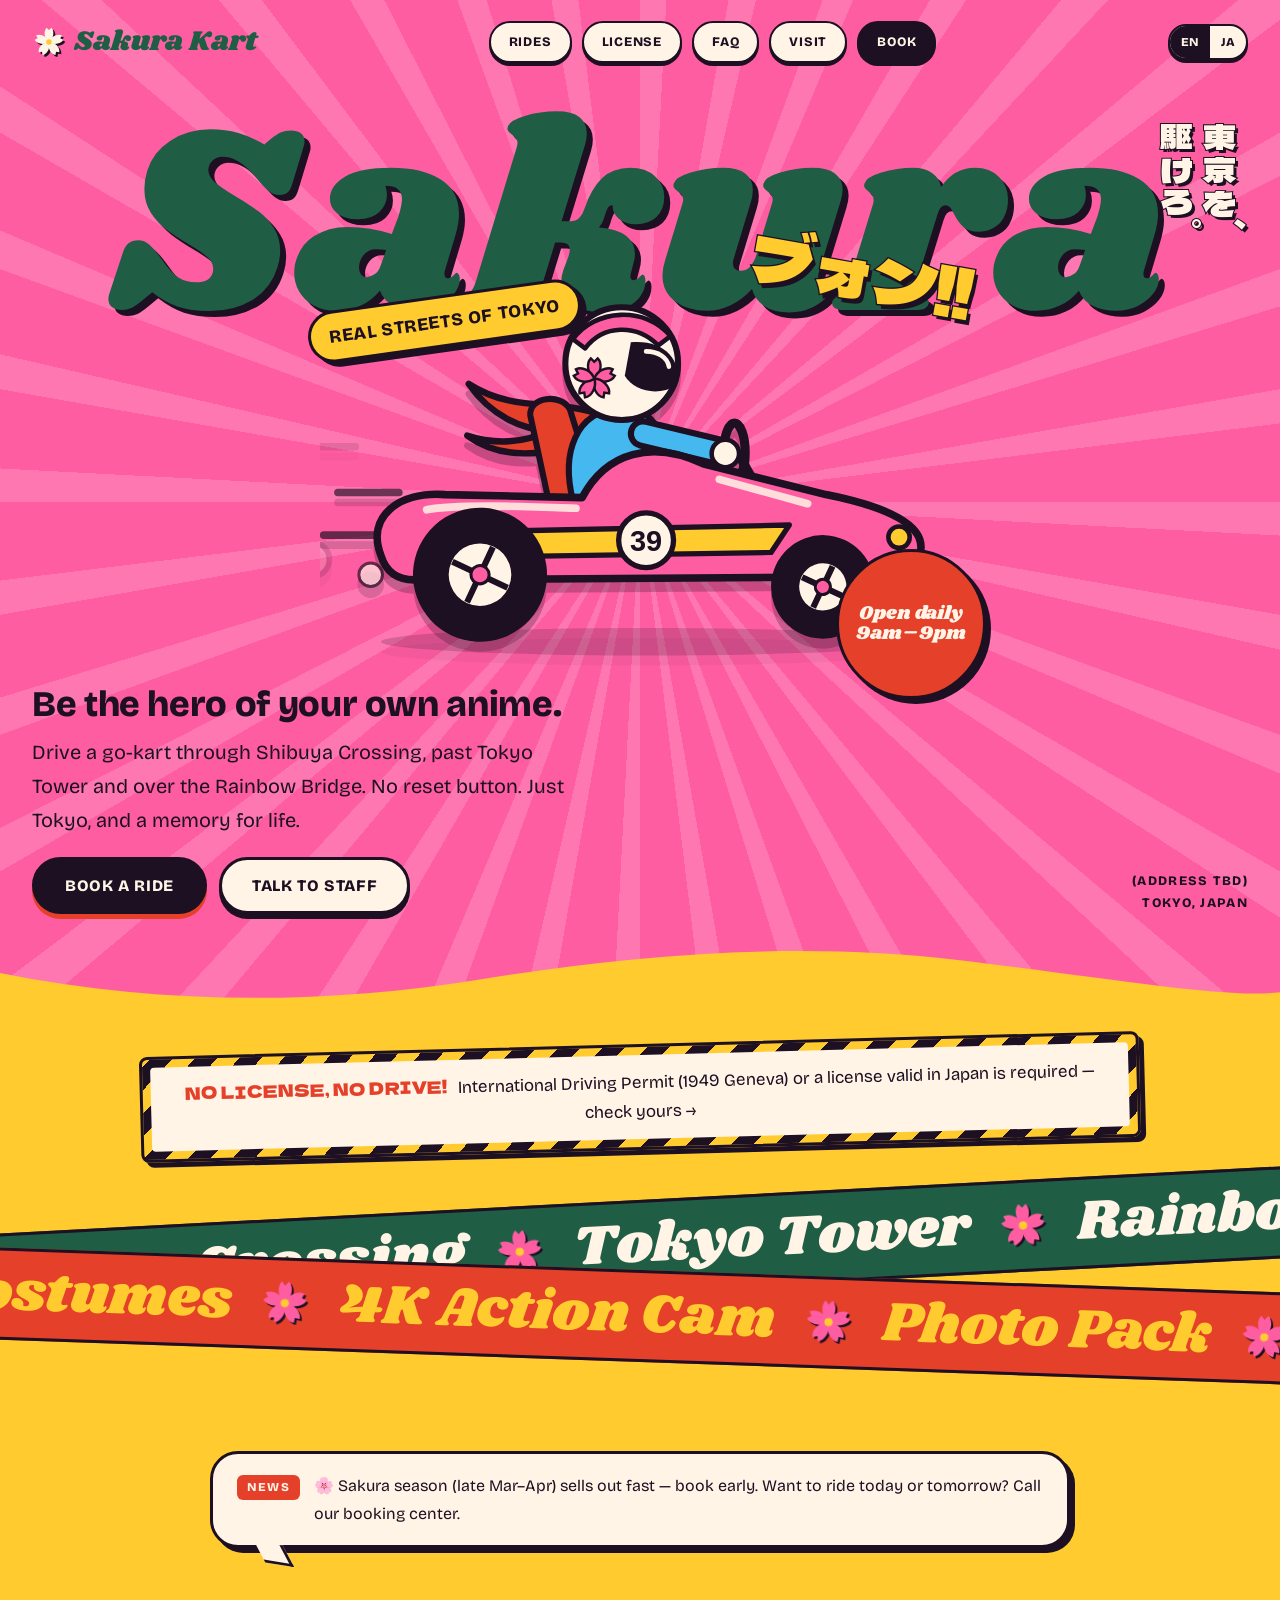
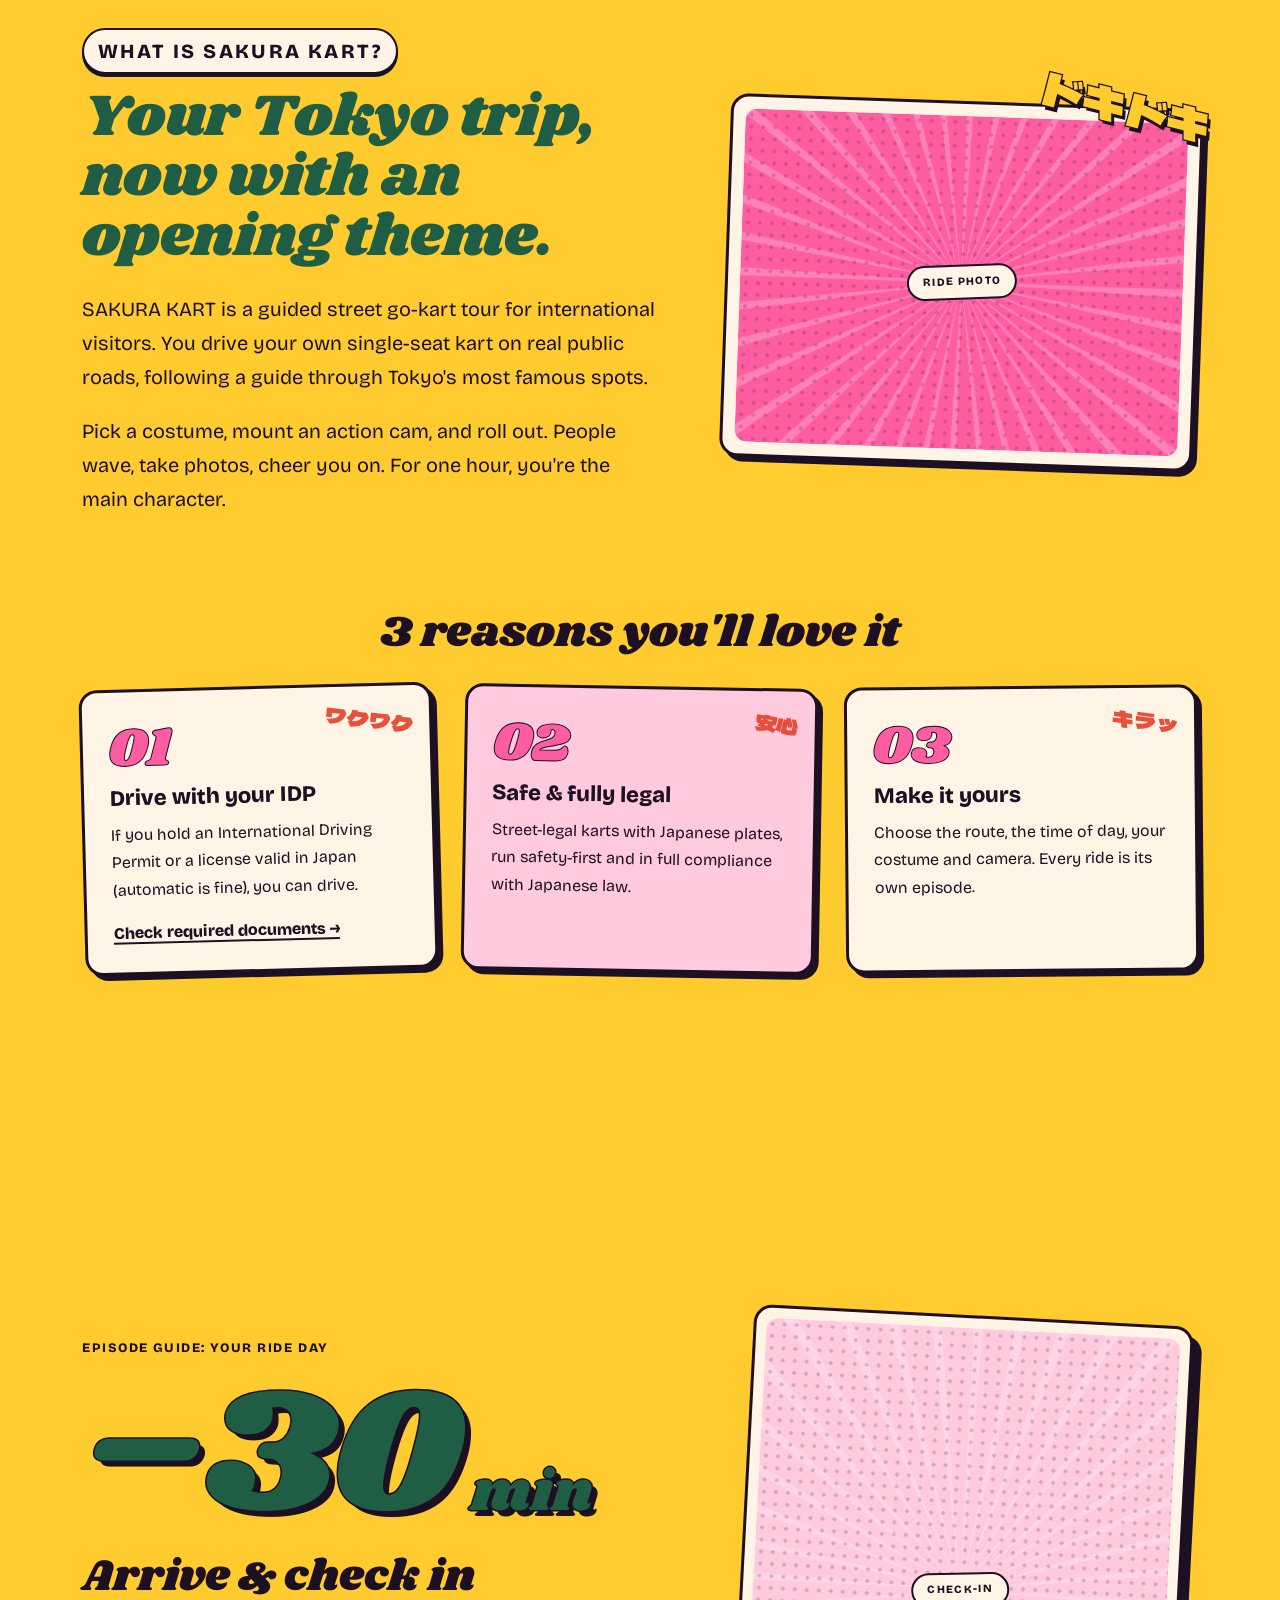
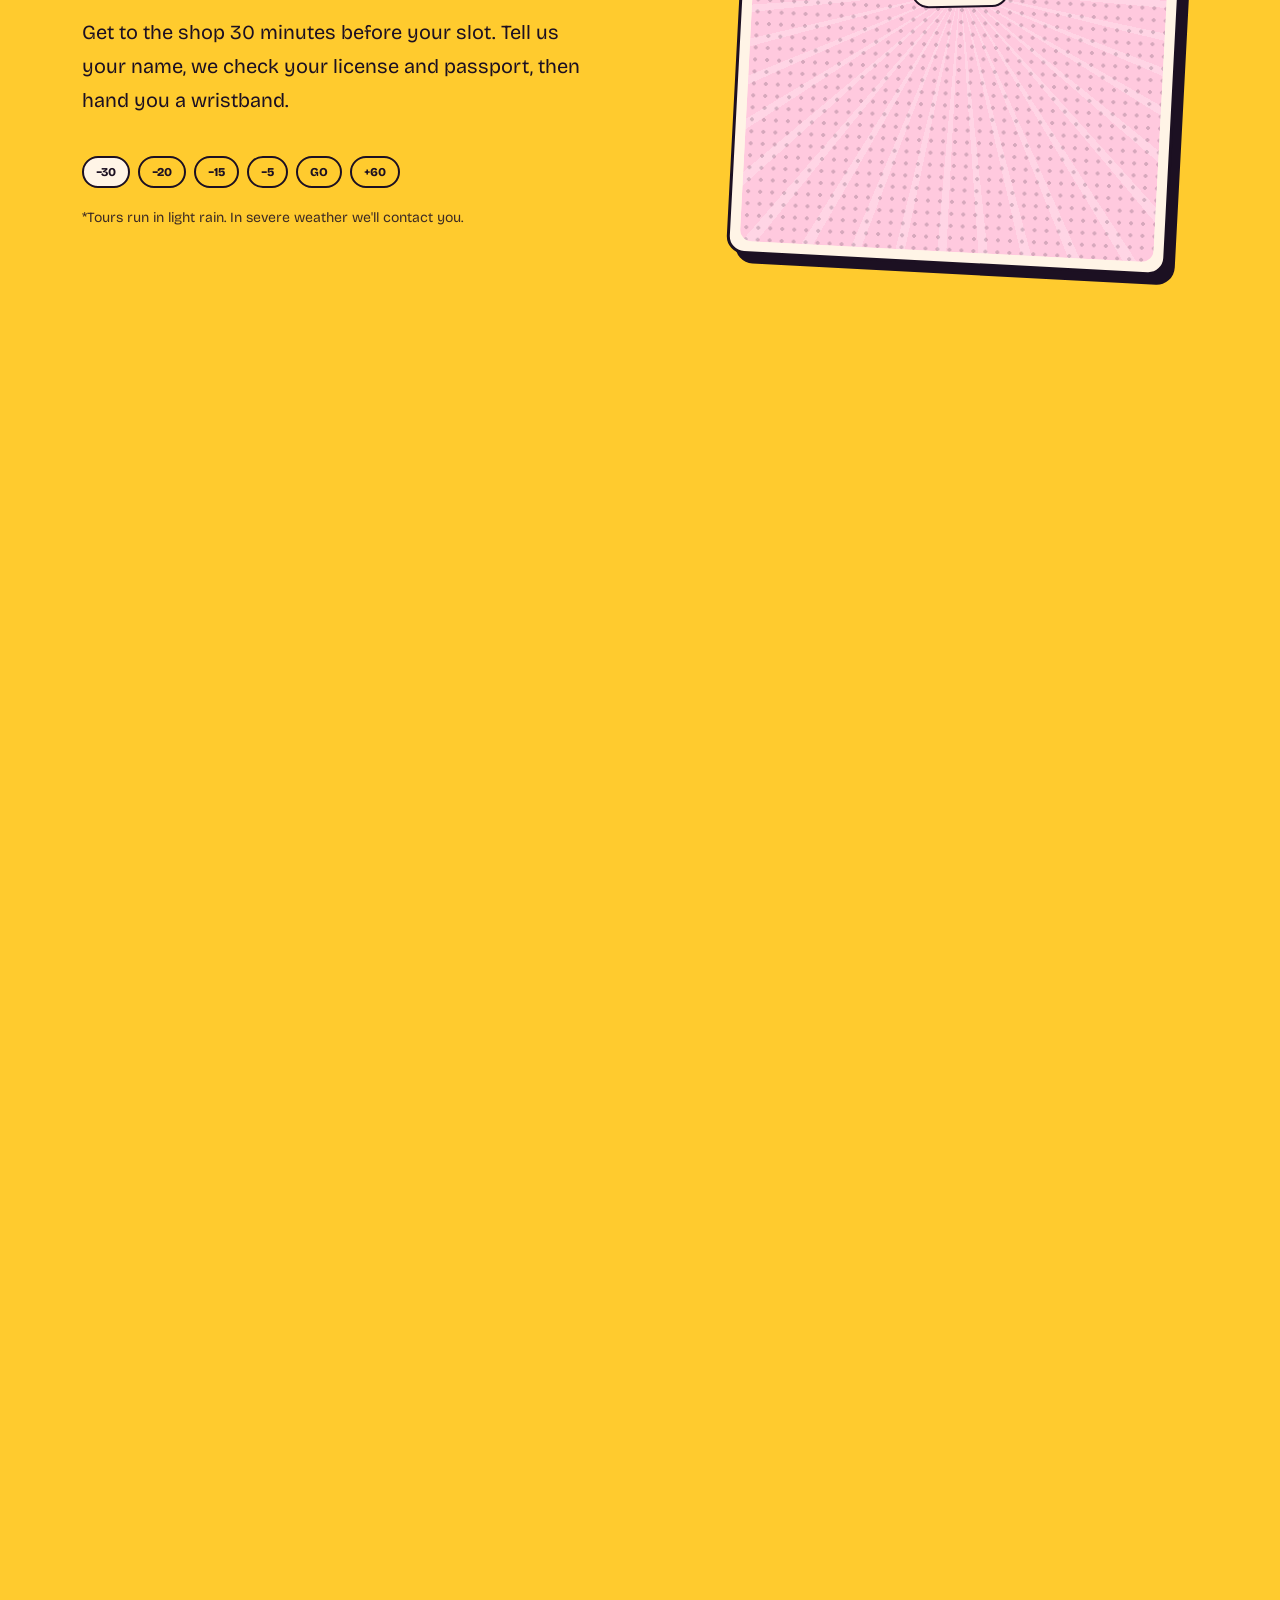
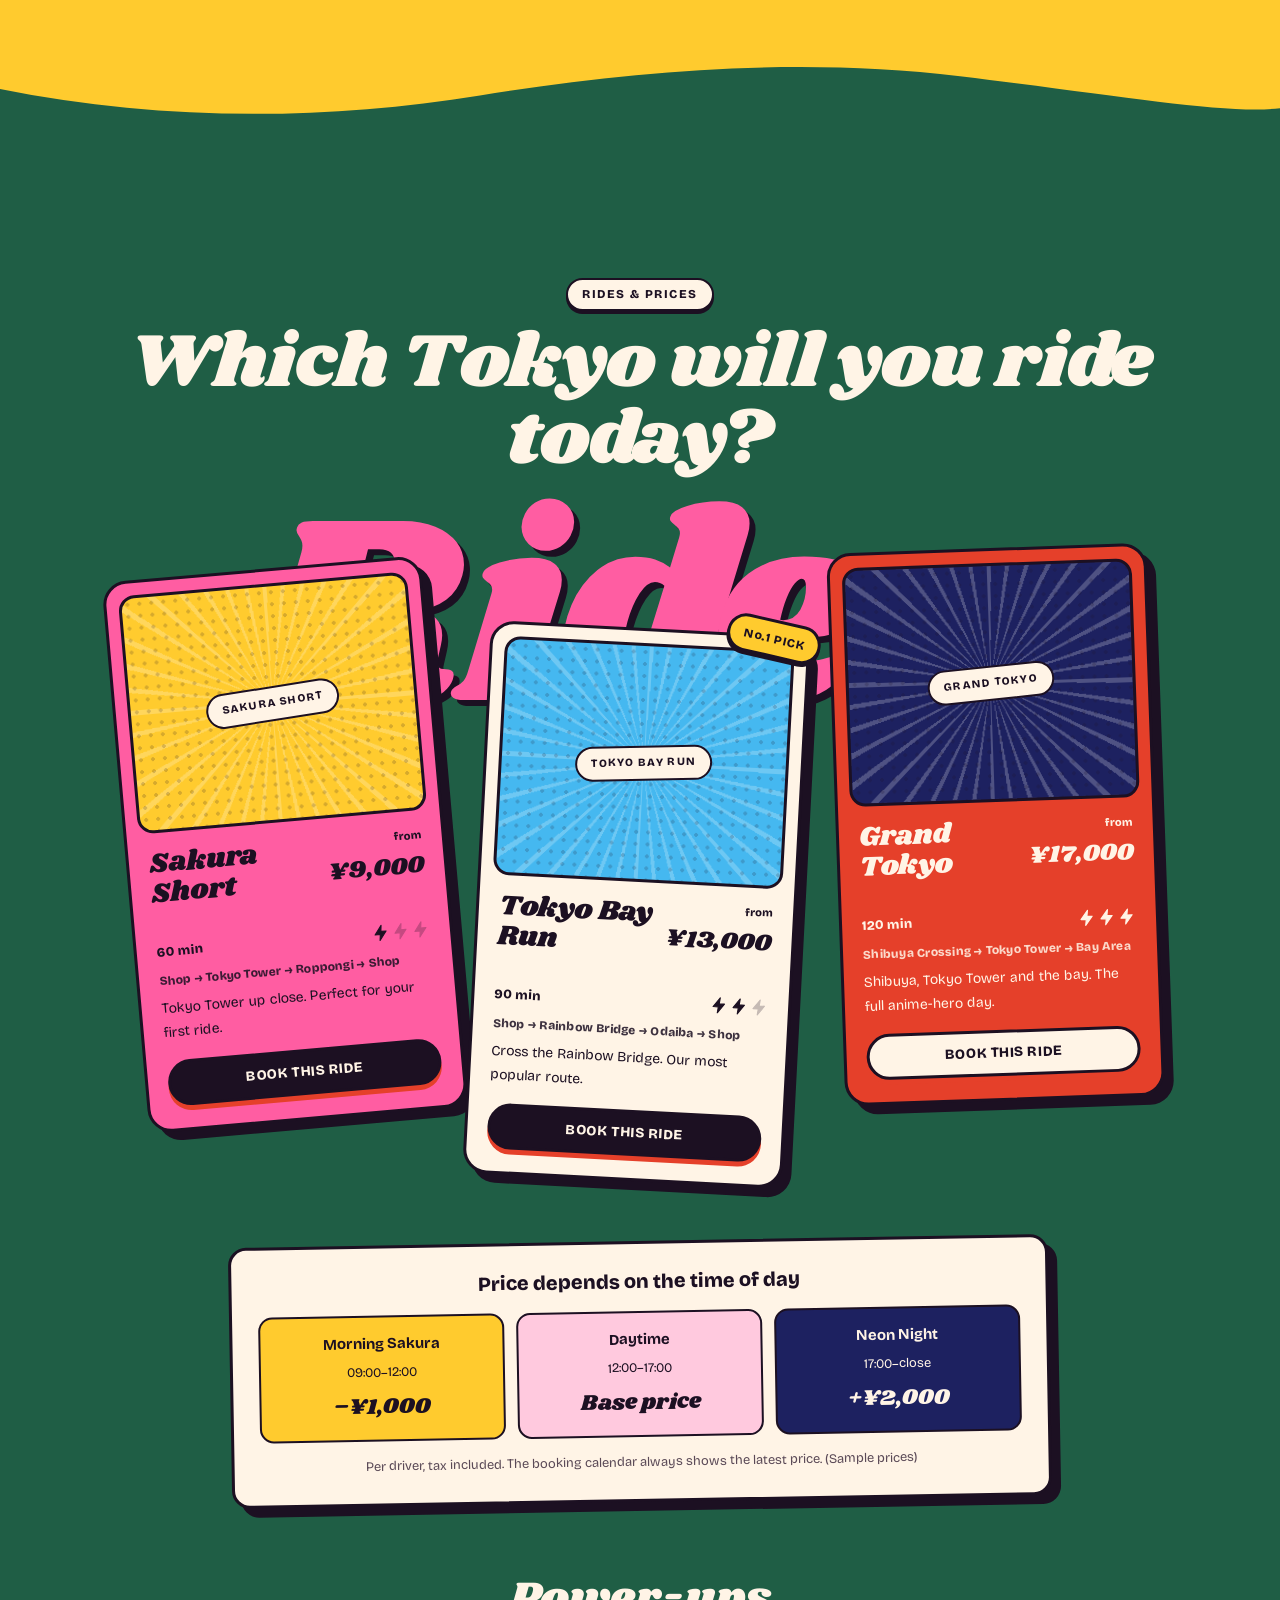
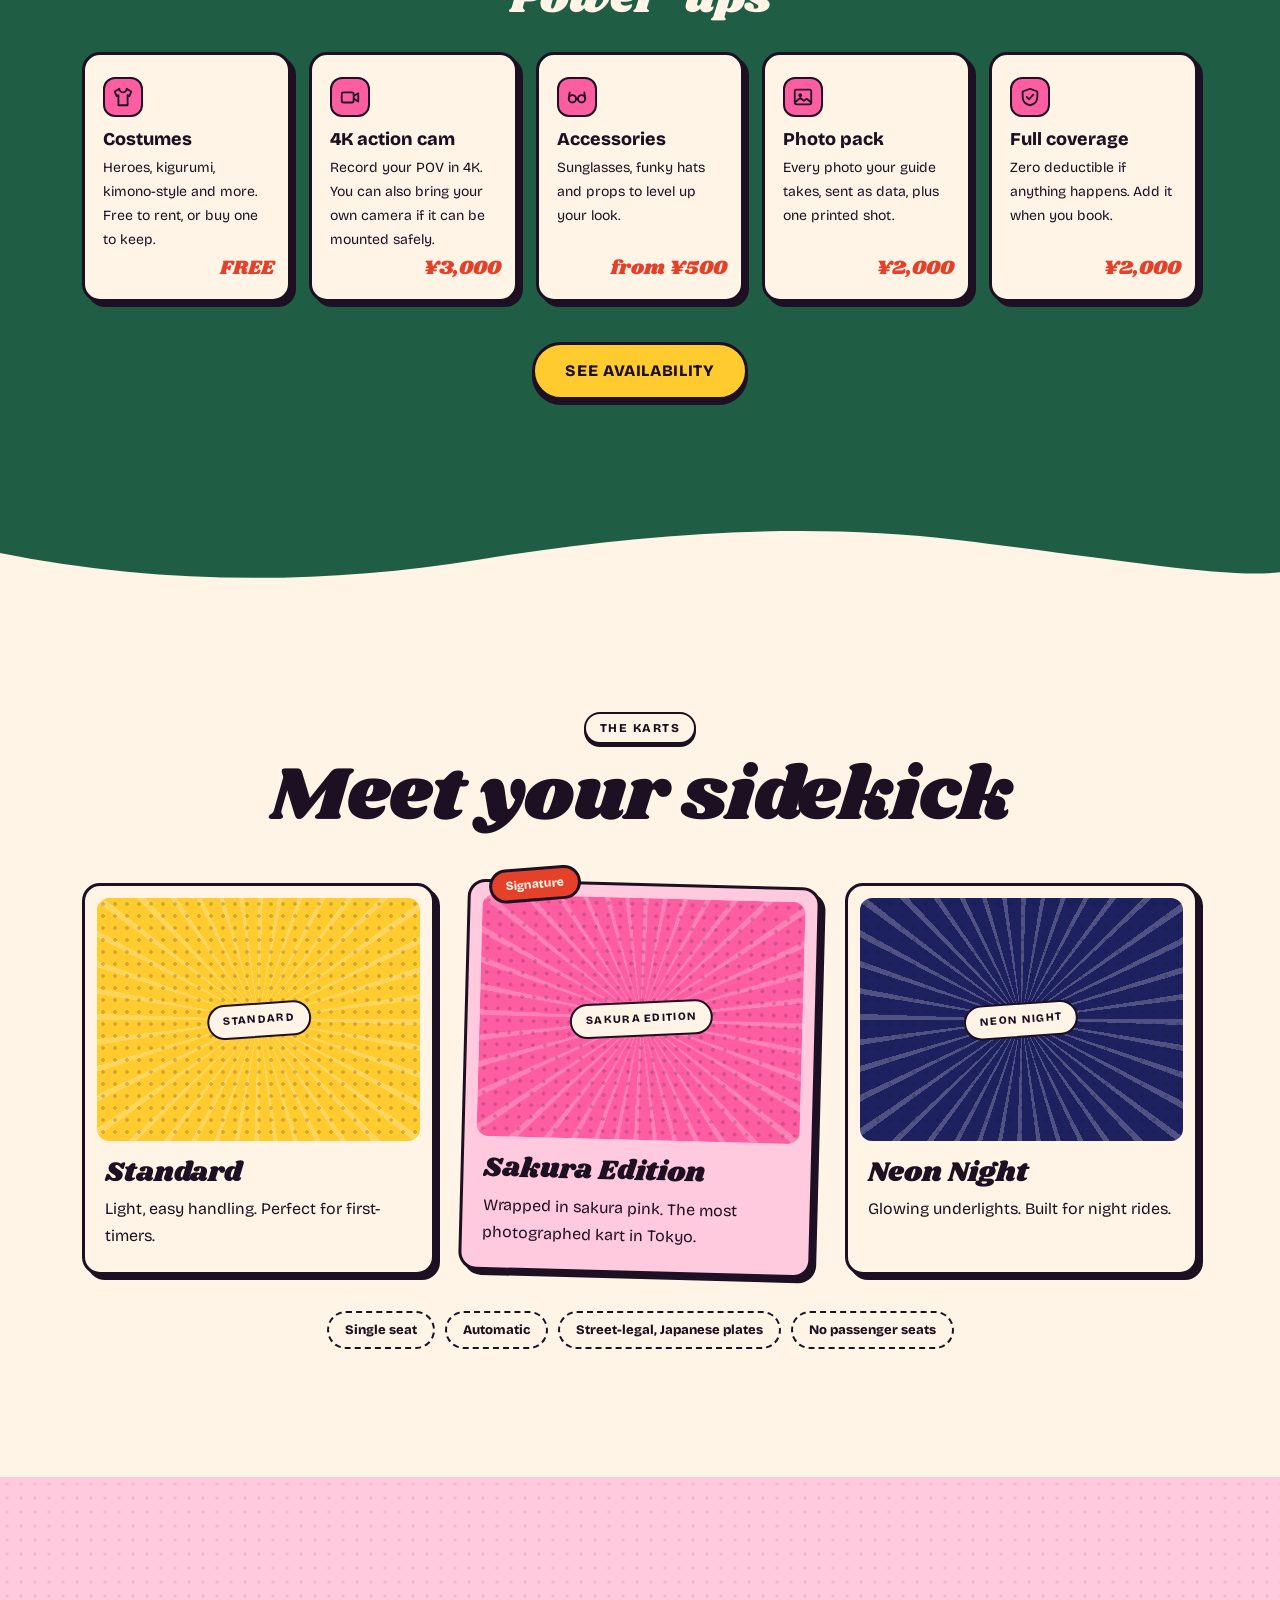
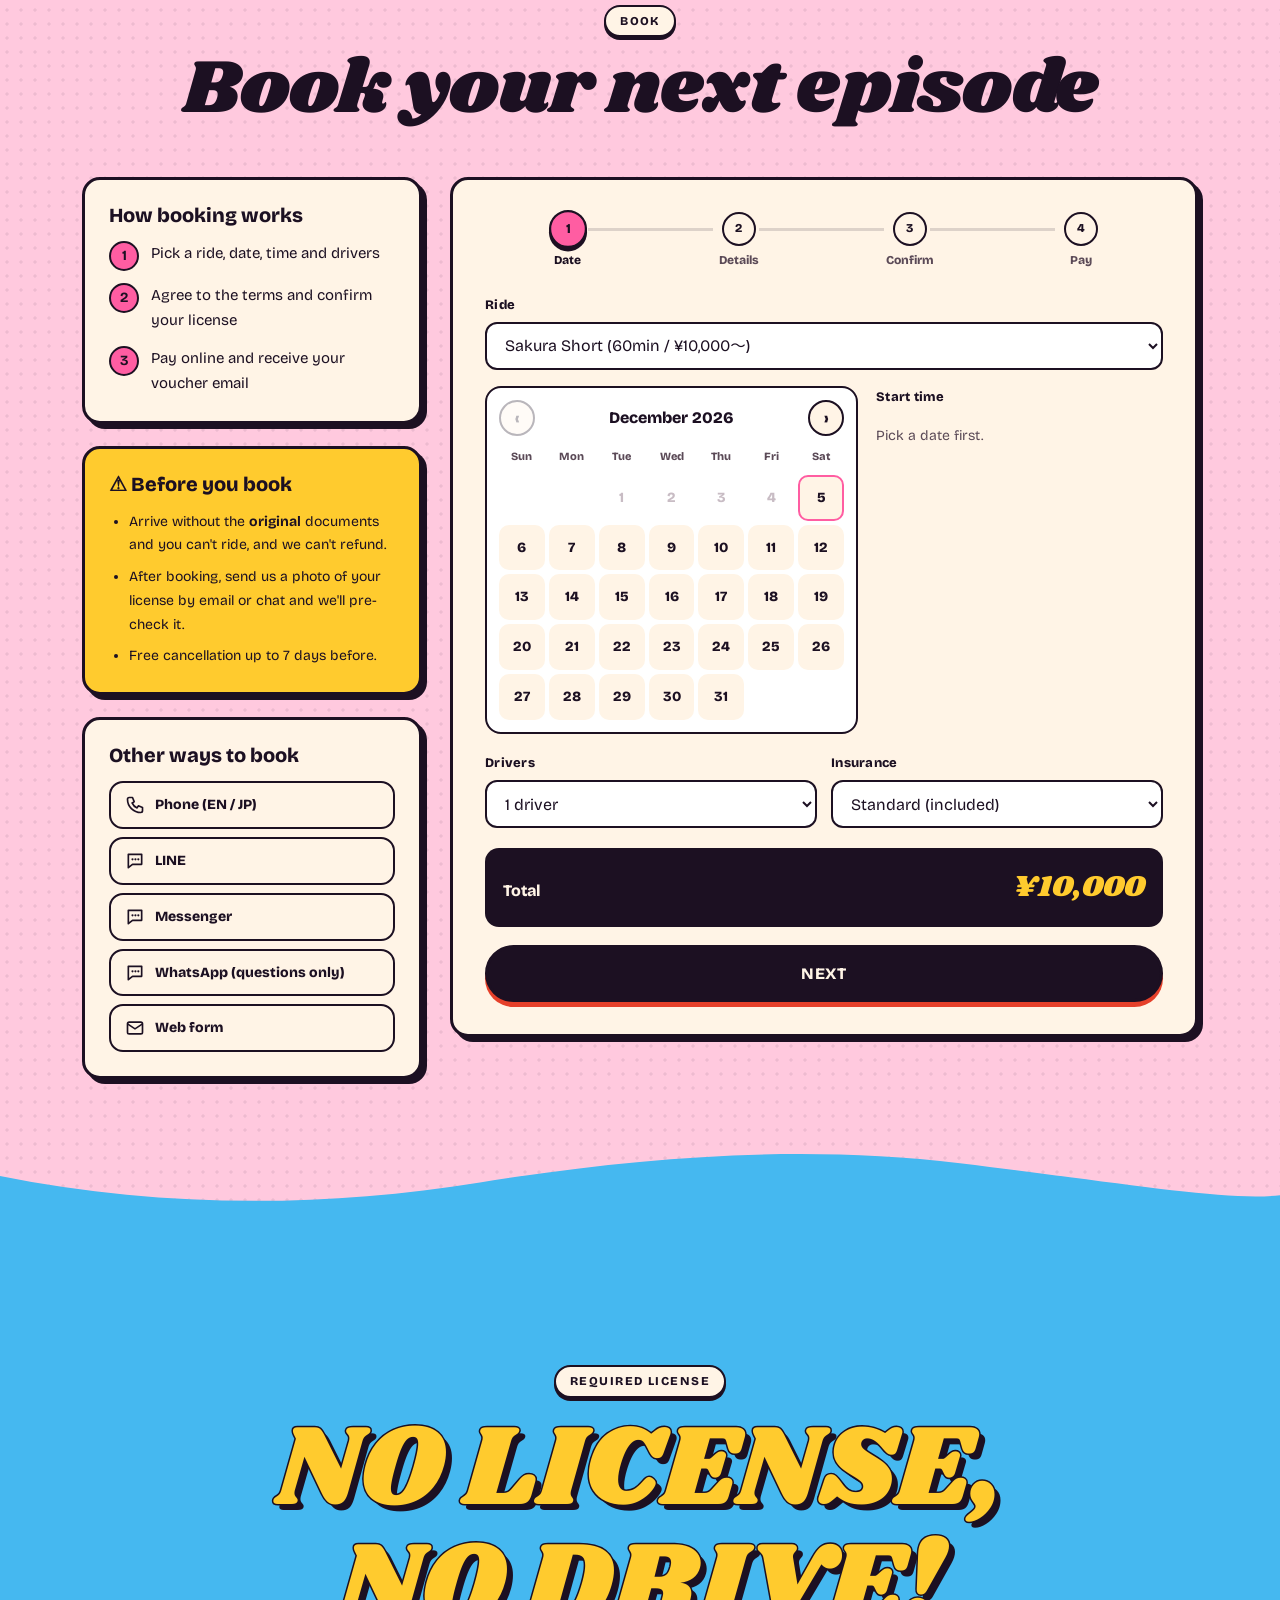
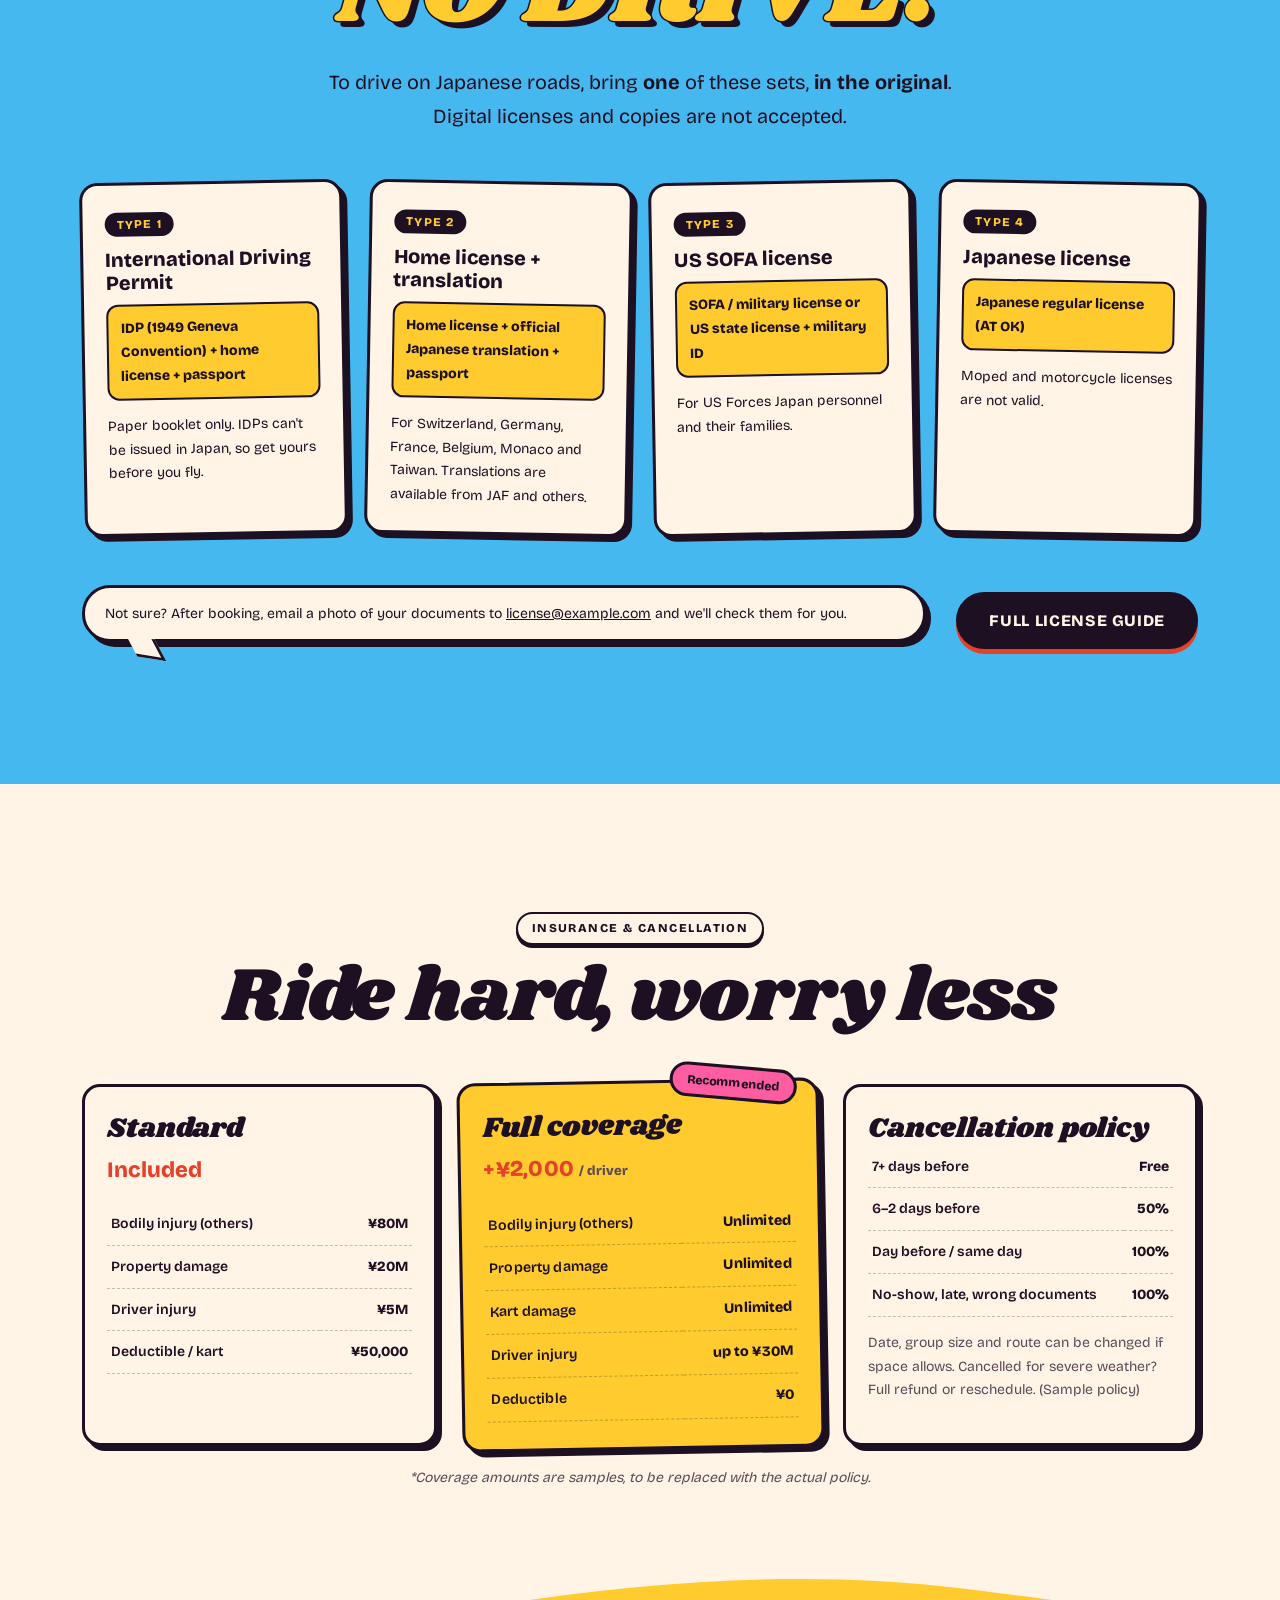
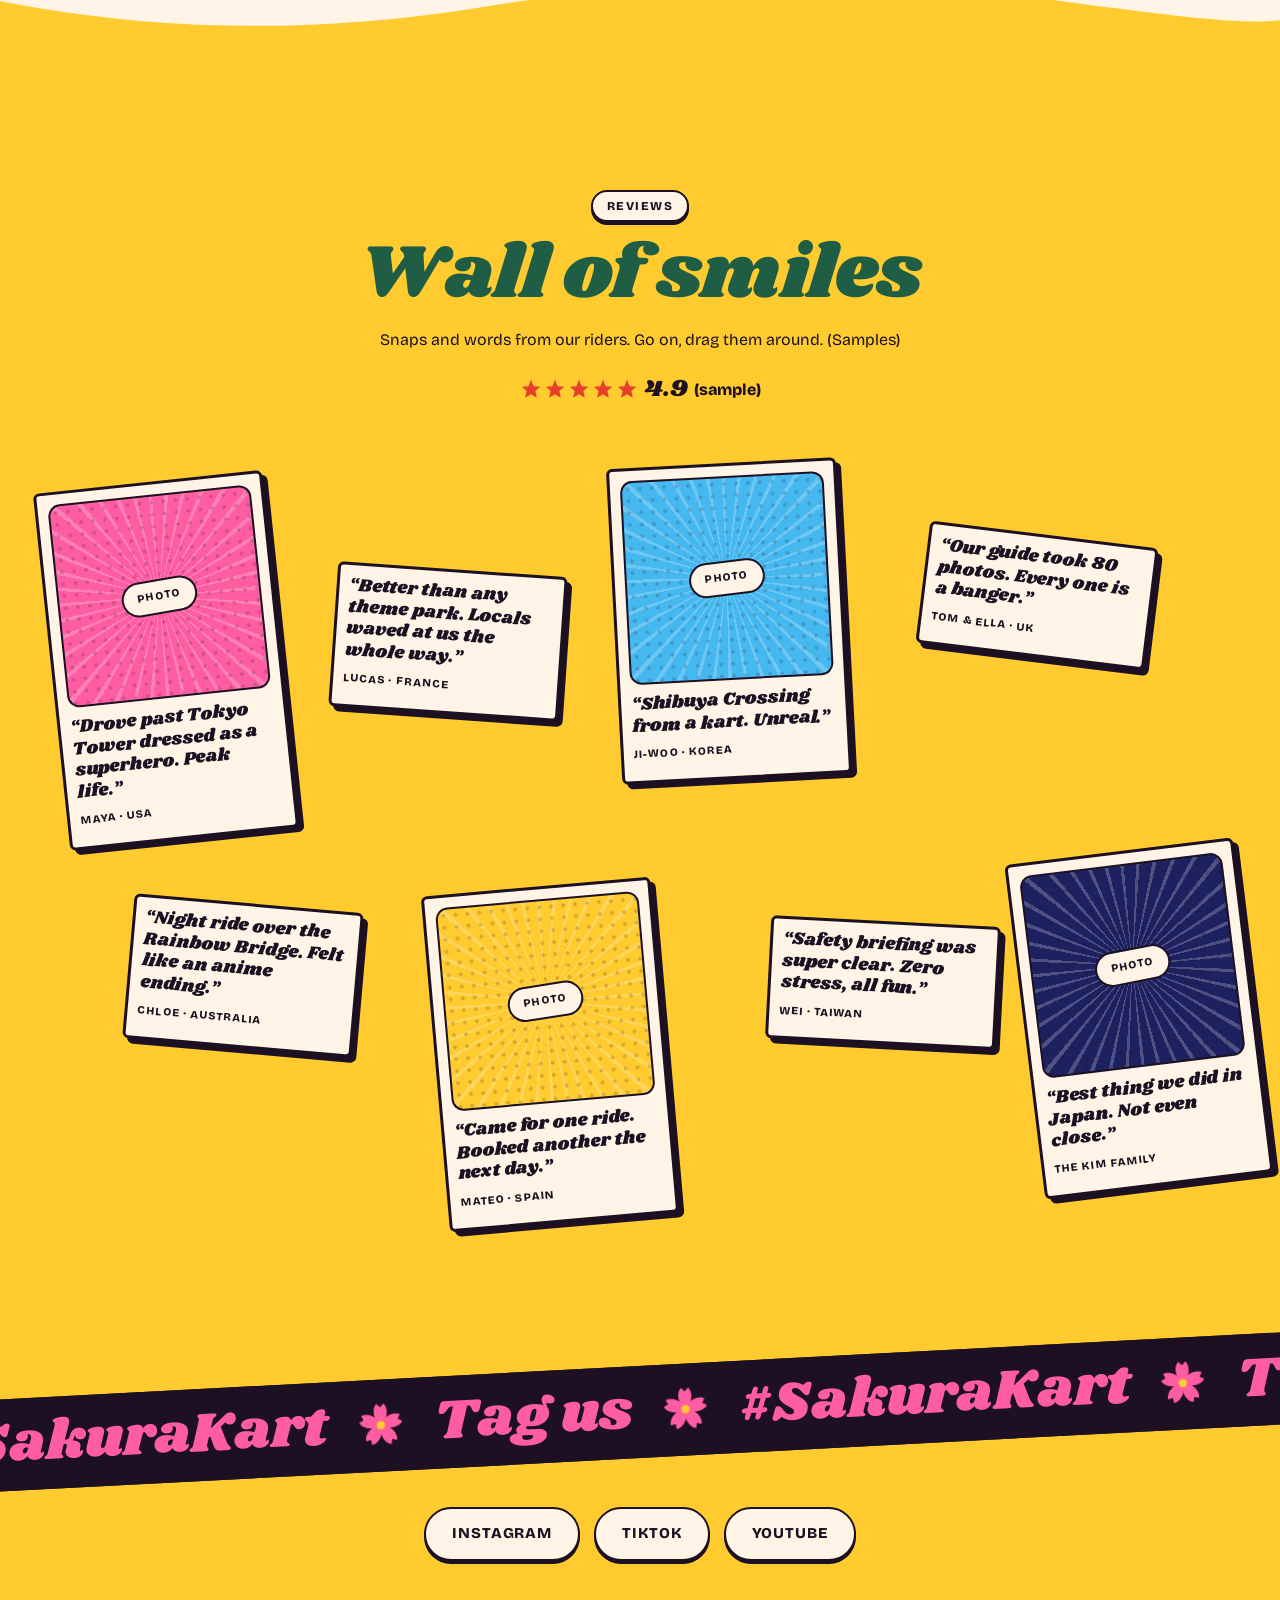
==== index.html @ 1782123a "サイトをリニューアル：Chispa風デザイン＋アニメ演出、競合の掲載項目を網羅 - トップを全面リニューアル（ローディング、スクロール連動の当日の流れ、傾いた料金カード、ドラッグできる口コミの壁など）" ====
<!doctype html>
<html lang="en">
<head>
  <meta charset="utf-8">
  <meta name="viewport" content="width=device-width, initial-scale=1">
  <title data-ja="SAKURA KART｜東京の公道を走るカートツアー">SAKURA KART | Drive a Go-Kart Through Tokyo</title>
  <meta name="description" content="Be the hero of your own anime. Guided street go-kart tours through Shibuya, Tokyo Tower and the Rainbow Bridge for international visitors. Book online in minutes.">
  <meta name="robots" content="noindex">
  <meta name="theme-color" content="#FF5DA2">
  <link rel="icon" href="images/logo-mark.svg" type="image/svg+xml">
  <link rel="preconnect" href="https://fonts.googleapis.com">
  <link rel="preconnect" href="https://fonts.gstatic.com" crossorigin>
  <link href="https://fonts.googleapis.com/css2?family=Bricolage+Grotesque:opsz,wght@12..96,400;12..96,600;12..96,800&family=Dela+Gothic+One&family=M+PLUS+Rounded+1c:wght@500;800&family=Shrikhand&display=swap" rel="stylesheet">
  <link rel="stylesheet" href="css/tokens.css">
  <link rel="stylesheet" href="css/style.css">
  <script src="js/config.js"></script>
  <script src="js/i18n.js"></script>
  <script src="js/main.js" defer></script>
  <script src="js/fx.js" defer></script>
</head>
<body>
<a class="skip" href="#main" data-ja="本文へスキップ">Skip to content</a>

<!-- ============ アイコン（使い回し用） ============ -->
<svg width="0" height="0" style="position:absolute" aria-hidden="true">
  <symbol id="i-bolt" viewBox="0 0 24 24"><path d="M13 2 4 14h7l-1 8 9-12h-7z" fill="currentColor" stroke="currentColor" stroke-width="1.5" stroke-linejoin="round"/></symbol>
  <symbol id="i-phone" viewBox="0 0 24 24"><path d="M5 3h4l2 5-2.5 1.5a11 11 0 0 0 6 6L16 13l5 2v4a2 2 0 0 1-2 2A16 16 0 0 1 3 5a2 2 0 0 1 2-2z" fill="none" stroke="currentColor" stroke-width="2" stroke-linejoin="round"/></symbol>
  <symbol id="i-mail" viewBox="0 0 24 24"><rect x="3" y="5" width="18" height="14" rx="2" fill="none" stroke="currentColor" stroke-width="2"/><path d="m3 7 9 6 9-6" fill="none" stroke="currentColor" stroke-width="2"/></symbol>
  <symbol id="i-chat" viewBox="0 0 24 24"><path d="M4 4h16v12H9l-5 4z" fill="none" stroke="currentColor" stroke-width="2" stroke-linejoin="round"/><circle cx="9" cy="10" r="1.3" fill="currentColor"/><circle cx="12.5" cy="10" r="1.3" fill="currentColor"/><circle cx="16" cy="10" r="1.3" fill="currentColor"/></symbol>
  <symbol id="i-cam" viewBox="0 0 24 24"><rect x="3" y="7" width="13" height="11" rx="2" fill="none" stroke="currentColor" stroke-width="2"/><path d="m16 11 5-3v9l-5-3" fill="none" stroke="currentColor" stroke-width="2" stroke-linejoin="round"/></symbol>
  <symbol id="i-shirt" viewBox="0 0 24 24"><path d="M8 3 3 6l2 5 2-1v11h10V10l2 1 2-5-5-3a3 3 0 0 1-8 0z" fill="none" stroke="currentColor" stroke-width="2" stroke-linejoin="round"/></symbol>
  <symbol id="i-glasses" viewBox="0 0 24 24"><circle cx="7" cy="14" r="4" fill="none" stroke="currentColor" stroke-width="2"/><circle cx="17" cy="14" r="4" fill="none" stroke="currentColor" stroke-width="2"/><path d="M11 14h2M3 14 4 7m17 7-1-7" stroke="currentColor" stroke-width="2" stroke-linecap="round"/></symbol>
  <symbol id="i-photo" viewBox="0 0 24 24"><rect x="3" y="4" width="18" height="16" rx="2" fill="none" stroke="currentColor" stroke-width="2"/><circle cx="9" cy="10" r="2" fill="currentColor"/><path d="m3 18 6-5 4 3 3-2 5 4" fill="none" stroke="currentColor" stroke-width="2" stroke-linejoin="round"/></symbol>
  <symbol id="i-shield" viewBox="0 0 24 24"><path d="M12 3 4 6v6c0 5 3.5 8 8 9 4.5-1 8-4 8-9V6z" fill="none" stroke="currentColor" stroke-width="2" stroke-linejoin="round"/><path d="m8.5 12 2.5 2.5 4.5-5" fill="none" stroke="currentColor" stroke-width="2" stroke-linecap="round"/></symbol>
  <symbol id="i-pin" viewBox="0 0 24 24"><path d="M12 22s7-7 7-12a7 7 0 0 0-14 0c0 5 7 12 7 12z" fill="none" stroke="currentColor" stroke-width="2"/><circle cx="12" cy="10" r="2.5" fill="currentColor"/></symbol>
  <symbol id="i-arrow" viewBox="0 0 24 24"><path d="M5 12h14m-6-6 6 6-6 6" fill="none" stroke="currentColor" stroke-width="2.5" stroke-linecap="round" stroke-linejoin="round"/></symbol>
  <symbol id="i-star" viewBox="0 0 24 24"><path d="m12 2 3 7 7 .6-5.3 4.6 1.7 7.3L12 17.8 5.6 21.5l1.7-7.3L2 9.6 9 9z" fill="currentColor"/></symbol>
  <symbol id="i-petal" viewBox="0 0 40 40"><path d="M20 38C6 30 4 12 13 3l7 6 7-6c9 9 7 27-7 35z" fill="currentColor"/></symbol>
  <symbol id="i-flower" viewBox="-50 -50 100 100"><g fill="currentColor"><path id="fp" d="M0 0C-14-10-17-32-7-42l7 7 7-7C17-32 14-10 0 0z"/><use href="#fp" transform="rotate(72)"/><use href="#fp" transform="rotate(144)"/><use href="#fp" transform="rotate(216)"/><use href="#fp" transform="rotate(288)"/></g><circle r="8" fill="#FFCB2E"/></symbol>
  <symbol id="wave" viewBox="0 0 1440 80" preserveAspectRatio="none"><path d="M0 40C180 80 360 80 540 48S900 0 1080 24s300 48 360 40V80H0z" fill="currentColor"/></symbol>
</svg>

<!-- ============ ローディング（信号 → よーい、ドン！） ============ -->
<div class="loader" id="loader" aria-hidden="true">
  <div class="loader__burst"></div>
  <div class="loader__lights"><i></i><i></i><i></i></div>
  <img class="loader__kart" src="images/kart.svg" alt="">
  <p class="loader__word"><span class="en">Ready… GO!</span><span class="ja">よーい、ドン！</span></p>
</div>

<!-- ============ ヘッダー ============ -->
<header class="hdr" id="hdr">
  <a href="#top" class="hdr__logo" aria-label="SAKURA KART">
    <svg class="hdr__mark" aria-hidden="true"><use href="#i-flower"/></svg>
    <span>Sakura Kart</span>
  </a>
  <nav class="hdr__nav" id="global-nav" aria-label="Main">
    <a href="#rides" class="pill" data-ja="コース・料金">Rides</a>
    <a href="#license" class="pill" data-ja="免許">License</a>
    <a href="#faq" class="pill" data-ja="FAQ">FAQ</a>
    <a href="#access" class="pill" data-ja="アクセス">Visit</a>
    <a href="#booking" class="pill pill--ink" data-ja="予約する">Book</a>
  </nav>
  <div class="hdr__right">
    <div class="lang" role="group" aria-label="Language">
      <button type="button" data-lang="en" aria-pressed="true">EN</button>
      <button type="button" data-lang="ja" aria-pressed="false">JA</button>
    </div>
    <button class="hdr__menu pill" type="button" aria-expanded="false" aria-controls="global-nav">
      <span class="en">Menu</span><span class="ja">メニュー</span>
    </button>
  </div>
</header>

<main id="main">

<!-- ============ HERO ============ -->
<section class="hero" id="top">
  <div class="hero__rays" aria-hidden="true"></div>
  <div class="petals" aria-hidden="true"></div>

  <p class="hero__mega" aria-hidden="true">Sakura</p>
  <p class="hero__tate" aria-hidden="true">東京を、<br>駆けろ。</p>

  <div class="hero__stage">
    <span class="tag tag--yellow hero__tag" data-ja="本物の東京の公道を走る">Real streets of Tokyo</span>
    <img class="hero__kart" id="hero-kart" src="images/kart.svg" alt="" width="420" height="260">
    <span class="sfx hero__sfx" aria-hidden="true">ブォン!!</span>
    <a href="#booking" class="badge hero__badge">
      <span class="en">Open daily<br>9am–9pm</span><span class="ja">毎日営業<br>9:00–21:00</span>
    </a>
  </div>

  <div class="hero__foot">
    <div class="hero__copy">
      <h1 class="hero__title">
        <span class="en">Be the hero of your own anime.</span>
        <span class="ja">東京で、アニメの主人公になれ。</span>
      </h1>
      <p class="hero__lead" data-ja="渋谷スクランブル交差点、東京タワー、レインボーブリッジ。カートに乗って、本物の東京を駆け抜けよう。リセットボタンはありません。あるのは一生モノの思い出だけ。">
        Drive a go-kart through Shibuya Crossing, past Tokyo Tower and over the Rainbow Bridge. No reset button. Just Tokyo, and a memory for life.
      </p>
      <div class="hero__cta">
        <a href="#booking" class="btn btn--ink" data-ja="ライドを予約する">Book a ride</a>
        <button type="button" class="btn btn--cream" data-open-modal="staff-modal" data-ja="スタッフに相談">Talk to staff</button>
      </div>
    </div>
    <address class="hero__addr">
      <span data-ja="（住所未定）">(Address TBD)</span><br>
      <span data-ja="東京都">Tokyo, Japan</span>
    </address>
  </div>

  <svg class="wave wave--yellow" aria-hidden="true"><use href="#wave"/></svg>
</section>

<!-- ============ 免許の注意（テープ） + 流れる帯 ============ -->
<section class="ribbons" aria-label="Highlights">
  <a href="#license" class="tape">
    <span class="tape__inner">
      <span class="en"><b>NO LICENSE, NO DRIVE!</b> International Driving Permit (1949 Geneva) or a license valid in Japan is required — check yours →</span>
      <span class="ja"><b>免許がないと運転できません！</b> 1949年ジュネーブ条約の国際免許証など、日本で有効な免許証が必要です。チェックする →</span>
    </span>
  </a>

  <div class="marquee marquee--matcha" aria-hidden="true">
    <div class="marquee__track">
      <span>Shibuya Crossing</span><svg><use href="#i-flower"/></svg>
      <span>Tokyo Tower</span><svg><use href="#i-flower"/></svg>
      <span>Rainbow Bridge</span><svg><use href="#i-flower"/></svg>
      <span>Neon Roppongi</span><svg><use href="#i-flower"/></svg>
      <span>Odaiba</span><svg><use href="#i-flower"/></svg>
    </div>
  </div>
  <div class="marquee marquee--shu marquee--rev" aria-hidden="true">
    <div class="marquee__track">
      <span>Costumes</span><svg><use href="#i-flower"/></svg>
      <span>4K Action Cam</span><svg><use href="#i-flower"/></svg>
      <span>Photo Pack</span><svg><use href="#i-flower"/></svg>
      <span>Night Ride</span><svg><use href="#i-flower"/></svg>
      <span>Sakura Season</span><svg><use href="#i-flower"/></svg>
    </div>
  </div>
</section>

<!-- ============ NEWS + ABOUT + 選ばれる理由 ============ -->
<section class="about" id="about">
  <div class="container">
    <div class="news bubble">
      <span class="news__label">NEWS</span>
      <p class="en">🌸 Sakura season (late Mar–Apr) sells out fast — book early. Want to ride today or tomorrow? Call our booking center.</p>
      <p class="ja">🌸 桜の季節（3月下旬〜4月）は予約が埋まりやすいので、お早めに。当日・翌日のご予約はお電話ください。</p>
    </div>

    <div class="about__grid">
      <div class="about__text">
        <p class="eyebrow" data-ja="SAKURA KART とは">What is SAKURA KART?</p>
        <h2 class="h2">
          <span class="en">Your Tokyo trip,<br>now with an opening theme.</span>
          <span class="ja">あなたの東京旅行に、<br>オープニング曲を。</span>
        </h2>
        <div class="en">
          <p>SAKURA KART is a guided street go-kart tour for international visitors. You drive your own single-seat kart on real public roads, following a guide through Tokyo's most famous spots.</p>
          <p>Pick a costume, mount an action cam, and roll out. People wave, take photos, cheer you on. For one hour, you're the main character.</p>
        </div>
        <div class="ja">
          <p>SAKURA KART は、訪日旅行者のためのガイド付き公道カートツアーです。1人乗りのカートを自分で運転し、ガイドの後ろについて東京の名所を走ります。</p>
          <p>衣装を選んで、アクションカメラを付けて、いざ出発。街の人が手を振り、写真を撮り、応援してくれる。その1時間、あなたは主人公です。</p>
        </div>
      </div>
      <figure class="panel about__photo">
        <div class="ph ph--pink" data-label="RIDE PHOTO"></div>
        <figcaption class="sfx sfx--sm">ドキドキ</figcaption>
      </figure>
    </div>

    <h3 class="h3 center" data-ja="選ばれる3つの理由">3 reasons you'll love it</h3>
    <ol class="reasons">
      <li class="panel reason">
        <span class="reason__no">01</span>
        <span class="reason__sfx" aria-hidden="true">ワクワク</span>
        <h4 data-ja="国際免許で運転OK">Drive with your IDP</h4>
        <p data-ja="日本で有効な国際運転免許証や、日本の普通免許（AT限定可）があれば運転できます。">If you hold an International Driving Permit or a license valid in Japan (automatic is fine), you can drive.</p>
        <a href="license.html" class="link" data-ja="必要な免許を確認 →">Check required documents →</a>
      </li>
      <li class="panel reason">
        <span class="reason__no">02</span>
        <span class="reason__sfx" aria-hidden="true">安心</span>
        <h4 data-ja="安全第一・法令遵守">Safe &amp; fully legal</h4>
        <p data-ja="ナンバー付きの公道走行可能な車両を使い、日本の法律に沿って安全第一で運営しています。">Street-legal karts with Japanese plates, run safety-first and in full compliance with Japanese law.</p>
      </li>
      <li class="panel reason">
        <span class="reason__no">03</span>
        <span class="reason__sfx" aria-hidden="true">キラッ</span>
        <h4 data-ja="自分だけの体験に">Make it yours</h4>
        <p data-ja="コース、時間帯、衣装、カメラ。組み合わせ次第で、あなただけのエピソードに。">Choose the route, the time of day, your costume and camera. Every ride is its own episode.</p>
      </li>
    </ol>
  </div>
</section>

<!-- ============ 当日の流れ（スクロールで場面が変わる） ============ -->
<section class="ride" id="ride" aria-labelledby="ride-title">
  <h2 class="sr-only" id="ride-title" data-ja="当日の流れ">Your ride, minute by minute</h2>
  <div class="ride__sticky">
    <div class="ride__inner container">
      <div class="ride__text">
        <p class="ride__eyebrow" data-ja="当日の流れ">Episode guide: your ride day</p>
        <div class="ride__scenes">
          <!-- data-theme でスクロール時の背景色が変わる -->
          <article class="scene" data-theme="yellow">
            <p class="scene__time">−30<small>min</small></p>
            <h3 class="scene__title" data-ja="到着＆受付">Arrive &amp; check in</h3>
            <p data-ja="予約時刻の30分前までにご来店ください。受付で予約名を伝え、免許証とパスポートを確認後、リストバンドをお渡しします。">Get to the shop 30 minutes before your slot. Tell us your name, we check your license and passport, then hand you a wristband.</p>
          </article>
          <article class="scene" data-theme="shu">
            <p class="scene__time">−20<small>min</small></p>
            <h3 class="scene__title" data-ja="申込書＆ロッカー">Paperwork &amp; lockers</h3>
            <p data-ja="参加申込書に記入。免許証と身分証以外の荷物はすべてロッカーへ。">Fill in the participation form. Everything except your ID and license goes into a locker.</p>
          </article>
          <article class="scene" data-theme="sky">
            <p class="scene__time">−15<small>min</small></p>
            <h3 class="scene__title" data-ja="変身タイム！">Transformation time!</h3>
            <p data-ja="好きな衣装とアクセサリーを選んで着替え。アクションカメラを付けたら準備完了。">Pick your costume and accessories, suit up, clip on an action cam. Henshin!</p>
          </article>
          <article class="scene" data-theme="pink">
            <p class="scene__time">−5<small>min</small></p>
            <h3 class="scene__title" data-ja="安全ブリーフィング">Safety briefing</h3>
            <p data-ja="ガイドがカートの操作方法と安全上の注意を説明します。英語・日本語対応。">Your guide walks you through the controls and safety rules, in English or Japanese.</p>
          </article>
          <article class="scene" data-theme="night">
            <p class="scene__time">0:00<small>GO!</small></p>
            <h3 class="scene__title" data-ja="出発！">Hit the streets</h3>
            <p data-ja="ガイドの先導で東京の街へ。名所では写真ストップも。手を振られる準備をしておいてください。">Follow your guide into the city, with photo stops at the big sights. Get ready to be waved at.</p>
          </article>
          <article class="scene" data-theme="matcha">
            <p class="scene__time">+60<small>min</small></p>
            <h3 class="scene__title" data-ja="写真と思い出">Photos &amp; memories</h3>
            <p data-ja="ガイドが撮った写真をその場でお渡し。またすぐ乗りたくなるはずです。">Your guide's photos are shared on the spot. Warning: one ride is never enough.</p>
          </article>
        </div>
        <div class="ride__pills" aria-hidden="true">
          <span>−30</span><span>−20</span><span>−15</span><span>−5</span><span>GO</span><span>+60</span>
        </div>
        <p class="ride__note" data-ja="※基本的に雨天でも実施します。荒天の場合は店舗からご連絡します。">*Tours run in light rain. In severe weather we'll contact you.</p>
      </div>
      <div class="ride__cards" aria-hidden="true">
        <div class="ride__card"><div class="ph ph--cream" data-label="CHECK-IN"></div></div>
        <div class="ride__card"><div class="ph ph--yellow" data-label="LOCKERS"></div></div>
        <div class="ride__card"><div class="ph ph--pink" data-label="COSTUMES"></div></div>
        <div class="ride__card"><div class="ph ph--sky" data-label="BRIEFING"></div></div>
        <div class="ride__card"><div class="ph ph--night" data-label="ON THE ROAD"></div></div>
        <div class="ride__card"><div class="ph ph--shu" data-label="PHOTOS"></div></div>
      </div>
    </div>
  </div>
</section>

<!-- ============ コース・料金（緑の面 + 巨大ワード + 傾いたカード） ============ -->
<section class="rides" id="rides">
  <svg class="wave wave--matcha wave--top" aria-hidden="true"><use href="#wave"/></svg>
  <p class="mega mega--pink" aria-hidden="true">Rides</p>
  <div class="container">
    <div class="sec-head sec-head--light">
      <p class="eyebrow" data-ja="コースと料金">Rides &amp; prices</p>
      <h2 class="h2" data-ja="今日はどの東京を走る？">Which Tokyo will you ride today?</h2>
    </div>

    <div class="course-list" id="course-list"><!-- js/main.js が config.js から描画 --></div>

    <div class="bands">
      <h3 class="bands__title" data-ja="時間帯で料金が変わります">Price depends on the time of day</h3>
      <ul class="bands__list" id="band-list"><!-- JS --></ul>
      <p class="bands__note" data-ja="料金は1名あたり・税込。表示は目安で、予約カレンダーの金額が最新です。（サンプル価格）">Per driver, tax included. The booking calendar always shows the latest price. (Sample prices)</p>
    </div>

    <h3 class="h3 h3--light center" data-ja="オプション">Power-ups</h3>
    <ul class="options">
      <li class="option">
        <svg class="option__ic"><use href="#i-shirt"/></svg>
        <h4 data-ja="コスチューム">Costumes</h4>
        <p data-ja="ヒーロー、着ぐるみ、和装まで。レンタル無料、購入もできます。">Heroes, kigurumi, kimono-style and more. Free to rent, or buy one to keep.</p>
        <span class="option__price" data-ja="無料">FREE</span>
      </li>
      <li class="option">
        <svg class="option__ic"><use href="#i-cam"/></svg>
        <h4 data-ja="4Kアクションカメラ">4K action cam</h4>
        <p data-ja="自分目線の走行動画を記録。お手持ちのカメラの持ち込みも可（安全な装着に限る）。">Record your POV in 4K. You can also bring your own camera if it can be mounted safely.</p>
        <span class="option__price">¥3,000</span>
      </li>
      <li class="option">
        <svg class="option__ic"><use href="#i-glasses"/></svg>
        <h4 data-ja="アクセサリー">Accessories</h4>
        <p data-ja="サングラス、帽子、小物で衣装をもう一段アップ。">Sunglasses, funky hats and props to level up your look.</p>
        <span class="option__price" data-ja="¥500〜">from ¥500</span>
      </li>
      <li class="option">
        <svg class="option__ic"><use href="#i-photo"/></svg>
        <h4 data-ja="フォトパック">Photo pack</h4>
        <p data-ja="ガイドが撮影した走行写真をデータでお渡し。プリント1枚付き。">Every photo your guide takes, sent as data, plus one printed shot.</p>
        <span class="option__price">¥2,000</span>
      </li>
      <li class="option">
        <svg class="option__ic"><use href="#i-shield"/></svg>
        <h4 data-ja="フルカバー保険">Full coverage</h4>
        <p data-ja="万一の事故でも免責額ゼロ。予約時に追加できます。">Zero deductible if anything happens. Add it when you book.</p>
        <span class="option__price" id="opt-ins-price">¥2,000</span>
      </li>
    </ul>
    <p class="center"><a href="#booking" class="btn btn--yellow" data-ja="空き状況を見る">See availability</a></p>
  </div>
  <svg class="wave wave--cream" aria-hidden="true"><use href="#wave"/></svg>
</section>

<!-- ============ 車両 ============ -->
<section class="karts section" id="karts">
  <div class="container">
    <div class="sec-head">
      <p class="eyebrow" data-ja="車両">The karts</p>
      <h2 class="h2" data-ja="あなたの相棒を選べ">Meet your sidekick</h2>
    </div>
    <div class="kart-grid">
      <article class="panel kart">
        <div class="ph ph--yellow" data-label="STANDARD"></div>
        <h3 data-ja="スタンダード">Standard</h3>
        <p data-ja="軽くて素直なハンドリング。はじめてでも安心。">Light, easy handling. Perfect for first-timers.</p>
      </article>
      <article class="panel kart kart--hot">
        <span class="kart__badge" data-ja="看板マシン">Signature</span>
        <div class="ph ph--pink" data-label="SAKURA EDITION"></div>
        <h3 data-ja="サクラエディション">Sakura Edition</h3>
        <p data-ja="桜ピンクのラッピング。写真映えNo.1。">Wrapped in sakura pink. The most photographed kart in Tokyo.</p>
      </article>
      <article class="panel kart">
        <div class="ph ph--night" data-label="NEON NIGHT"></div>
        <h3 data-ja="ネオンナイト">Neon Night</h3>
        <p data-ja="光るアンダーライト付き。夜のツアーで主役に。">Glowing underlights. Built for night rides.</p>
      </article>
    </div>
    <ul class="spec-chips">
      <li data-ja="1人乗り">Single seat</li>
      <li data-ja="オートマ">Automatic</li>
      <li data-ja="公道走行可（ナンバー付き）">Street-legal, Japanese plates</li>
      <li data-ja="2人乗りはありません">No passenger seats</li>
    </ul>
  </div>
</section>

<!-- ============ 予約 ============ -->
<section class="booking section" id="booking">
  <div class="container">
    <div class="sec-head">
      <p class="eyebrow" data-ja="予約">Book</p>
      <h2 class="h2" data-ja="次のエピソードを予約しよう">Book your next episode</h2>
    </div>

    <div class="booking__grid">
      <aside class="booking__side">
        <div class="panel panel--pad">
          <h3 class="h4" data-ja="予約の流れ">How booking works</h3>
          <ol class="steps-mini">
            <li><b>1</b><span data-ja="コース・日時・人数を選ぶ">Pick a ride, date, time and drivers</span></li>
            <li><b>2</b><span data-ja="利用規約に同意し、免許の条件を確認する">Agree to the terms and confirm your license</span></li>
            <li><b>3</b><span data-ja="オンライン決済 → 確認メール（バウチャー）を受け取る">Pay online and receive your voucher email</span></li>
          </ol>
        </div>

        <div class="panel panel--pad panel--yellow">
          <h3 class="h4" data-ja="⚠ 予約の前に">⚠ Before you book</h3>
          <ul class="dots">
            <li data-ja="<b>原本の書類を忘れると参加できず、返金もできません。</b>">Arrive without the <b>original</b> documents and you can't ride, and we can't refund.</li>
            <li data-ja="予約後に免許の写真をメールかチャットで送れば、事前にチェックします。">After booking, send us a photo of your license by email or chat and we'll pre-check it.</li>
            <li data-ja="無料キャンセルは7日前まで。">Free cancellation up to 7 days before.</li>
          </ul>
        </div>

        <div class="panel panel--pad">
          <h3 class="h4" data-ja="ほかの予約方法">Other ways to book</h3>
          <ul class="contact-list" data-contacts>
            <li><a data-c="phone"><svg><use href="#i-phone"/></svg><span data-ja="電話（英語/日本語）">Phone (EN / JP)</span></a></li>
            <li><a data-c="line"><svg><use href="#i-chat"/></svg><span>LINE</span></a></li>
            <li><a data-c="messenger"><svg><use href="#i-chat"/></svg><span>Messenger</span></a></li>
            <li><a data-c="whatsapp"><svg><use href="#i-chat"/></svg><span data-ja="WhatsApp（質問のみ）">WhatsApp (questions only)</span></a></li>
            <li><a data-c="form"><svg><use href="#i-mail"/></svg><span data-ja="Webフォーム">Web form</span></a></li>
          </ul>
        </div>
      </aside>

      <div class="panel booking-widget">
        <ol class="booking-steps">
          <li class="is-active"><span>1</span><em data-ja="日時">Date</em></li>
          <li><span>2</span><em data-ja="情報">Details</em></li>
          <li><span>3</span><em data-ja="確認">Confirm</em></li>
          <li><span>4</span><em data-ja="お支払い">Pay</em></li>
        </ol>

        <form id="booking-form" novalidate>
          <!-- STEP 1 -->
          <fieldset class="bw-step" data-step="1">
            <legend class="sr-only" data-ja="日時を選択">Choose date and time</legend>
            <label class="field">
              <span class="field__label" data-ja="コース">Ride</span>
              <select id="bw-course"></select>
            </label>
            <div class="bw-cal-wrap">
              <div id="calendar" class="cal"></div>
              <div>
                <p class="field__label" data-ja="出発時刻">Start time</p>
                <div id="slots" class="slots"></div>
              </div>
            </div>
            <div class="bw-row">
              <label class="field">
                <span class="field__label" data-ja="運転する人数">Drivers</span>
                <select id="bw-drivers"></select>
              </label>
              <label class="field">
                <span class="field__label" data-ja="保険">Insurance</span>
                <select id="bw-insurance"></select>
              </label>
            </div>
            <div class="bw-total">
              <span data-ja="合計">Total</span>
              <strong id="bw-total">¥0</strong>
            </div>
            <button type="button" class="btn btn--ink btn--block" data-next data-ja="次へ">Next</button>
          </fieldset>

          <!-- STEP 2 -->
          <fieldset class="bw-step" data-step="2" hidden>
            <legend class="sr-only" data-ja="お客様情報">Your details</legend>
            <label class="field">
              <span class="field__label" data-ja="氏名（パスポート表記）">Full name (as on passport)</span>
              <input name="name" autocomplete="name" required>
            </label>
            <div class="bw-row">
              <label class="field">
                <span class="field__label" data-ja="メールアドレス">Email</span>
                <input name="email" type="email" autocomplete="email" required>
              </label>
              <label class="field">
                <span class="field__label" data-ja="電話番号 / WhatsApp">Phone / WhatsApp</span>
                <input name="phone" type="tel" autocomplete="tel" required>
              </label>
            </div>
            <div class="bw-row">
              <label class="field">
                <span class="field__label" data-ja="国">Country</span>
                <input name="country" autocomplete="country-name" required>
              </label>
              <label class="field">
                <span class="field__label" data-ja="免許証の種類">Type of license</span>
                <select name="permit" required>
                  <option value="" data-ja="選択してください">Select…</option>
                  <option value="idp" data-ja="国際運転免許証（1949年ジュネーブ条約）">International Driving Permit (1949 Geneva)</option>
                  <option value="translation" data-ja="本国の免許証＋公式日本語翻訳文">Home license + official Japanese translation</option>
                  <option value="japan" data-ja="日本の運転免許証">Japanese driver's license</option>
                  <option value="sofa" data-ja="米国SOFA免許証">US SOFA license</option>
                </select>
              </label>
            </div>
            <label class="check">
              <input type="checkbox" name="agree">
              <span>
                <span class="en">Every driver will bring a valid license in the original, and I agree to the <a href="terms.html" target="_blank">Terms &amp; Cancellation Policy</a>.</span>
                <span class="ja">参加者全員が有効な免許証の原本を持参すること、<a href="terms.html" target="_blank">利用規約・キャンセルポリシー</a>に同意します。</span>
              </span>
            </label>
            <p class="bw-error" id="bw-error" role="alert" hidden></p>
            <div class="bw-nav">
              <button type="button" class="btn btn--cream" data-prev data-ja="戻る">Back</button>
              <button type="button" class="btn btn--ink" data-next data-ja="確認へ">Review</button>
            </div>
          </fieldset>

          <!-- STEP 3 -->
          <fieldset class="bw-step" data-step="3" hidden>
            <legend class="sr-only" data-ja="確認">Confirm</legend>
            <dl class="summary" id="bw-summary"></dl>
            <p class="bw-paynote" data-ja="決済ページへ移動して予約を完了します。完了後、確認メール（バウチャー）が届きます。">You'll be taken to a secure payment page to finish. Your voucher email arrives right after.</p>
            <div class="bw-nav">
              <button type="button" class="btn btn--cream" data-prev data-ja="戻る">Back</button>
              <button type="submit" class="btn btn--pink" data-ja="お支払いへ進む">Proceed to Payment</button>
            </div>
          </fieldset>
        </form>
      </div>
    </div>
  </div>
</section>

<!-- ============ 免許 ============ -->
<section class="license section" id="license">
  <svg class="wave wave--sky wave--top" aria-hidden="true"><use href="#wave"/></svg>
  <div class="container">
    <div class="sec-head">
      <p class="eyebrow" data-ja="必要な免許">Required license</p>
      <h2 class="h2 license__h">NO LICENSE,<br>NO DRIVE!</h2>
      <p class="lead" data-ja="日本の公道を走るため、次のいずれかの組み合わせを<b>原本で</b>お持ちください。デジタル免許・コピーは使えません。">To drive on Japanese roads, bring <b>one</b> of these sets, <b>in the original</b>. Digital licenses and copies are not accepted.</p>
    </div>
    <div class="lic-grid">
      <article class="panel lic">
        <span class="lic__no">TYPE 1</span>
        <h3 data-ja="国際運転免許証（IDP）">International Driving Permit</h3>
        <p class="lic__set" data-ja="IDP（1949年ジュネーブ条約）＋ 本国の免許証 ＋ パスポート">IDP (1949 Geneva Convention) + home license + passport</p>
        <p data-ja="紙の冊子タイプのみ有効。日本では発行できないので、来日前に母国で取得してください。">Paper booklet only. IDPs can't be issued in Japan, so get yours before you fly.</p>
      </article>
      <article class="panel lic">
        <span class="lic__no">TYPE 2</span>
        <h3 data-ja="本国の免許＋日本語翻訳文">Home license + translation</h3>
        <p class="lic__set" data-ja="本国の免許証 ＋ 公式日本語翻訳文 ＋ パスポート">Home license + official Japanese translation + passport</p>
        <p data-ja="スイス・ドイツ・フランス・ベルギー・モナコ・台湾の方が対象。翻訳文は JAF などで取得できます。">For Switzerland, Germany, France, Belgium, Monaco and Taiwan. Translations are available from JAF and others.</p>
      </article>
      <article class="panel lic">
        <span class="lic__no">TYPE 3</span>
        <h3 data-ja="米国SOFA免許">US SOFA license</h3>
        <p class="lic__set" data-ja="SOFA免許 または 米国州免許 ＋ 軍ID">SOFA / military license or US state license + military ID</p>
        <p data-ja="在日米軍の関係者とご家族が対象です。">For US Forces Japan personnel and their families.</p>
      </article>
      <article class="panel lic">
        <span class="lic__no">TYPE 4</span>
        <h3 data-ja="日本の運転免許証">Japanese license</h3>
        <p class="lic__set" data-ja="日本の普通免許（AT限定可）">Japanese regular license (AT OK)</p>
        <p data-ja="原付・二輪の免許では運転できません。">Moped and motorcycle licenses are not valid.</p>
      </article>
    </div>
    <div class="lic-foot">
      <p class="bubble bubble--sm">
        <span class="en">Not sure? After booking, email a photo of your documents to <a data-c="licenseEmail"></a> and we'll check them for you.</span>
        <span class="ja">不安な方は、予約後に書類の写真を <a data-c="licenseEmail"></a> に送ってください。事前に確認します。</span>
      </p>
      <a href="license.html" class="btn btn--ink" data-ja="免許ガイドを詳しく見る">Full license guide</a>
    </div>
  </div>
</section>

<!-- ============ 保険・キャンセル ============ -->
<section class="cover section" id="insurance">
  <div class="container">
    <div class="sec-head">
      <p class="eyebrow" data-ja="保険とキャンセル">Insurance &amp; cancellation</p>
      <h2 class="h2" data-ja="安心して、全力で楽しもう">Ride hard, worry less</h2>
    </div>
    <div class="plans">
      <article class="panel plan">
        <h3 data-ja="標準プラン">Standard</h3>
        <p class="plan__price" data-ja="料金に含む">Included</p>
        <table class="plan__table">
          <tr><th data-ja="対人（運転者以外）">Bodily injury (others)</th><td>¥80M</td></tr>
          <tr><th data-ja="対物">Property damage</th><td>¥20M</td></tr>
          <tr><th data-ja="運転者のけが">Driver injury</th><td>¥5M</td></tr>
          <tr><th data-ja="免責額（1台）">Deductible / kart</th><td class="ins-deductible">¥50,000</td></tr>
        </table>
      </article>
      <article class="panel plan plan--full">
        <span class="plan__badge" data-ja="おすすめ">Recommended</span>
        <h3 data-ja="フルカバー">Full coverage</h3>
        <p class="plan__price"><span class="ins-full">+¥2,000</span> <small data-ja="/ 1名">/ driver</small></p>
        <table class="plan__table">
          <tr><th data-ja="対人（運転者以外）">Bodily injury (others)</th><td data-ja="無制限">Unlimited</td></tr>
          <tr><th data-ja="対物">Property damage</th><td data-ja="無制限">Unlimited</td></tr>
          <tr><th data-ja="カートの損害">Kart damage</th><td data-ja="無制限">Unlimited</td></tr>
          <tr><th data-ja="運転者のけが">Driver injury</th><td data-ja="最大 ¥30M">up to ¥30M</td></tr>
          <tr><th data-ja="免責額">Deductible</th><td>¥0</td></tr>
        </table>
      </article>
      <article class="panel plan plan--cancel">
        <h3 data-ja="キャンセルポリシー">Cancellation policy</h3>
        <table class="plan__table">
          <tr><th data-ja="7日前まで">7+ days before</th><td data-ja="無料">Free</td></tr>
          <tr><th data-ja="6〜2日前">6–2 days before</th><td>50%</td></tr>
          <tr><th data-ja="前日・当日">Day before / same day</th><td>100%</td></tr>
          <tr><th data-ja="無断不参加・遅刻・書類不備">No-show, late, wrong documents</th><td>100%</td></tr>
        </table>
        <p class="small" data-ja="日時・人数・コースの変更は空きがあれば可能です。荒天で中止の場合は全額返金または日程変更。（サンプル規定）">Date, group size and route can be changed if space allows. Cancelled for severe weather? Full refund or reschedule. (Sample policy)</p>
      </article>
    </div>
    <p class="small center" data-ja="※金額はサンプルです。実際の保険契約に合わせて変更してください。"><em>*Coverage amounts are samples, to be replaced with the actual policy.</em></p>
  </div>
</section>

<!-- ============ 口コミの壁（ドラッグできる） ============ -->
<section class="wall" id="reviews">
  <svg class="wave wave--yellow wave--top" aria-hidden="true"><use href="#wave"/></svg>
  <div class="wall__head container">
    <p class="eyebrow" data-ja="お客様の声">Reviews</p>
    <h2 class="h2" data-ja="笑顔の壁">Wall of smiles</h2>
    <p data-ja="ライダーから届いた写真と声。ドラッグして動かせます。（サンプル）">Snaps and words from our riders. Go on, drag them around. (Samples)</p>
    <p class="wall__score"><svg><use href="#i-star"/></svg><svg><use href="#i-star"/></svg><svg><use href="#i-star"/></svg><svg><use href="#i-star"/></svg><svg><use href="#i-star"/></svg> <b>4.9</b> <span data-ja="（サンプル）">(sample)</span></p>
  </div>
  <div class="wall__board" id="wall">
    <figure class="polaroid" style="--x:4%;--y:4%;--r:-6deg"><div class="ph ph--pink" data-label="PHOTO"></div><blockquote>“Drove past Tokyo Tower dressed as a superhero. Peak life.”</blockquote><figcaption>MAYA · USA</figcaption></figure>
    <figure class="polaroid" style="--x:26%;--y:14%;--r:4deg"><blockquote>“Better than any theme park. Locals waved at us the whole way.”</blockquote><figcaption>LUCAS · FRANCE</figcaption></figure>
    <figure class="polaroid" style="--x:48%;--y:2%;--r:-3deg"><div class="ph ph--sky" data-label="PHOTO"></div><blockquote>“Shibuya Crossing from a kart. Unreal.”</blockquote><figcaption>JI-WOO · KOREA</figcaption></figure>
    <figure class="polaroid" style="--x:72%;--y:10%;--r:7deg"><blockquote>“Our guide took 80 photos. Every one is a banger.”</blockquote><figcaption>TOM &amp; ELLA · UK</figcaption></figure>
    <figure class="polaroid" style="--x:10%;--y:52%;--r:5deg"><blockquote>“Night ride over the Rainbow Bridge. Felt like an anime ending.”</blockquote><figcaption>CHLOE · AUSTRALIA</figcaption></figure>
    <figure class="polaroid" style="--x:34%;--y:50%;--r:-5deg"><div class="ph ph--yellow" data-label="PHOTO"></div><blockquote>“Came for one ride. Booked another the next day.”</blockquote><figcaption>MATEO · SPAIN</figcaption></figure>
    <figure class="polaroid" style="--x:60%;--y:54%;--r:3deg"><blockquote>“Safety briefing was super clear. Zero stress, all fun.”</blockquote><figcaption>WEI · TAIWAN</figcaption></figure>
    <figure class="polaroid" style="--x:80%;--y:46%;--r:-7deg"><div class="ph ph--night" data-label="PHOTO"></div><blockquote>“Best thing we did in Japan. Not even close.”</blockquote><figcaption>THE KIM FAMILY</figcaption></figure>
  </div>
  <div class="marquee marquee--ink marquee--social" aria-hidden="true">
    <div class="marquee__track">
      <span>#SakuraKart</span><svg><use href="#i-flower"/></svg>
      <span>Tag us</span><svg><use href="#i-flower"/></svg>
      <span>#SakuraKart</span><svg><use href="#i-flower"/></svg>
      <span>Tag us</span><svg><use href="#i-flower"/></svg>
    </div>
  </div>
  <div class="social container">
    <a class="pill pill--big" data-c="instagram">Instagram</a>
    <a class="pill pill--big" data-c="tiktok">TikTok</a>
    <a class="pill pill--big" data-c="youtube">YouTube</a>
  </div>
</section>

<!-- ============ FAQ ============ -->
<section class="faq section" id="faq">
  <div class="container container--narrow">
    <div class="sec-head">
      <p class="eyebrow">FAQ</p>
      <h2 class="h2" data-ja="よくある質問">Questions? Answers.</h2>
    </div>
    <div class="faq__list">
      <details class="qa" open>
        <summary data-ja="誰でも運転できますか？">Can anyone drive?</summary>
        <div class="qa__a" data-ja="カートはオートマなので、日本で有効な運転免許証があれば運転できます。外国の方は1949年ジュネーブ条約の国際運転免許証などが必要です。原付・二輪の免許では運転できません。<a href='license.html'>免許ガイド</a>">Our karts are automatic, so if you hold a license valid in Japan you're good to go. Visitors usually need an International Driving Permit under the 1949 Geneva Convention. Moped and motorcycle licenses don't count. <a href="license.html">License guide</a></div>
      </details>
      <details class="qa">
        <summary data-ja="年齢制限はありますか？">Is there an age limit?</summary>
        <div class="qa__a" data-ja="日本で有効な免許証が必要なため、実質18歳以上です。">You need a license valid in Japan, so in practice riders are 18+.</div>
      </details>
      <details class="qa">
        <summary data-ja="保険はありますか？">Is insurance included?</summary>
        <div class="qa__a" data-ja="標準プランが料金に含まれていますが、カートに損傷があった場合は1台あたり免責額（¥50,000）をお支払いいただきます。予約時にフルカバー保険を追加すると免責額はゼロになります。">Yes. A standard plan is included, but there's a deductible (¥50,000 per kart) if the kart gets damaged. Add full coverage when booking to bring it down to zero.</div>
      </details>
      <details class="qa">
        <summary data-ja="2人乗りはできますか？">Can I ride with a passenger?</summary>
        <div class="qa__a" data-ja="カートはすべて1人乗りです。参加者全員に有効な免許証が必要です。">All karts are single-seat, and every rider needs a valid license.</div>
      </details>
      <details class="qa">
        <summary data-ja="1グループ何名まで？">How big can our group be?</summary>
        <div class="qa__a" data-ja="安全のため、ガイド1名につき最大6名です。それ以上の人数はお問い合わせください。数分おきに分かれて出発します。">For safety, up to 6 drivers per guide. Bigger group? Contact us and we'll split you into waves a few minutes apart.</div>
      </details>
      <details class="qa">
        <summary data-ja="予約の変更・キャンセルは？">Can I change or cancel?</summary>
        <div class="qa__a" data-ja="空きがあれば日時・人数・コースを変更できます。7日前までは無料、それ以降はキャンセルポリシーが適用されます。">Yes, if there's space you can change the date, group size or route. Free up to 7 days before, after that the cancellation policy applies.</div>
      </details>
      <details class="qa">
        <summary data-ja="雨の日は？">What if it rains?</summary>
        <div class="qa__a" data-ja="小雨なら実施します（レインコートあり）。荒天の場合はこちらからご連絡し、日程変更または全額返金します。">Light rain? We ride (raincoats provided). In severe weather we'll contact you to reschedule or refund in full.</div>
      </details>
      <details class="qa">
        <summary data-ja="駐車場はありますか？">Is there parking?</summary>
        <div class="qa__a" data-ja="駐車場はありません。渋滞で遅れると参加できないため、電車でのご来店をおすすめします。">No. Traffic can make you late, and late arrivals can't join, so please take the train.</div>
      </details>
      <details class="qa">
        <summary data-ja="高速道路は走りますか？">Do we drive on highways?</summary>
        <div class="qa__a" data-ja="高速道路は走りません。ただしレインボーブリッジのコースは、高速並みの爽快感があります。">No highways. The Rainbow Bridge route still feels like flying, though.</div>
      </details>
      <details class="qa">
        <summary data-ja="服装は？">What should I wear?</summary>
        <div class="qa__a" data-ja="つま先の覆われた靴でお越しください。衣装は無料でレンタルできます。">Closed-toe shoes, please. Costumes are free to rent.</div>
      </details>
      <details class="qa">
        <summary data-ja="ゲームやアニメと関係ありますか？">Are you connected to any video game or anime?</summary>
        <div class="qa__a" data-ja="特定のゲーム・アニメ・キャラクターとは一切関係ありません。著作権のあるキャラクター衣装の提供も行っていません。現実の道路にリセットボタンはないので、安全運転で！">No. SAKURA KART is not affiliated with any video game, anime or character brand, and we don't provide copyrighted character costumes. Real roads have no reset button, so drive safe!</div>
      </details>
    </div>
  </div>
</section>

<!-- ============ アクセス ============ -->
<section class="access section" id="access">
  <div class="container">
    <div class="sec-head sec-head--light">
      <p class="eyebrow" data-ja="アクセス">Visit</p>
      <h2 class="h2" data-ja="お店で待ってます">Find the shop</h2>
    </div>
    <div class="access__grid">
      <div class="panel panel--pad access__info">
        <h3 class="h4">SAKURA KART Tokyo</h3>
        <dl class="info-list">
          <div><dt><svg><use href="#i-pin"/></svg><span data-ja="住所">Address</span></dt><dd data-ja="（住所未定）東京都">(Address TBD) Tokyo, Japan</dd></div>
          <div><dt><svg><use href="#i-arrow"/></svg><span data-ja="最寄駅">Nearest station</span></dt><dd data-ja="（未定）駅 徒歩◯分">(TBD) Station, ◯ min walk</dd></div>
          <div><dt><svg><use href="#i-star"/></svg><span data-ja="営業時間">Hours</span></dt><dd data-c-text="hours"></dd></div>
          <div><dt><svg><use href="#i-phone"/></svg><span data-ja="電話">Phone</span></dt><dd><a data-c="phone"></a></dd></div>
          <div><dt><svg><use href="#i-mail"/></svg><span data-ja="メール">Email</span></dt><dd><a data-c="email"></a></dd></div>
        </dl>
        <p class="small" data-ja="駐車場はありません。公共交通機関でお越しください。">No parking. Please use public transport.</p>
      </div>
      <div class="panel access__map">
        <div class="ph ph--sky" data-label="GOOGLE MAP"></div>
      </div>
    </div>
    <h3 class="h3 h3--light center" data-ja="駅からの道順">From the station</h3>
    <ol class="route">
      <li class="panel"><div class="ph ph--cream" data-label="ROUTE 1"></div><p data-ja="改札を出て右へ">Exit the gate, turn right</p></li>
      <li class="panel"><div class="ph ph--cream" data-label="ROUTE 2"></div><p data-ja="大通りを直進">Walk straight along the main road</p></li>
      <li class="panel"><div class="ph ph--pink" data-label="ROUTE 3"></div><p data-ja="ピンクのカートが目印！">Look for the pink karts!</p></li>
    </ol>
  </div>
</section>

<!-- ============ 会社情報 ============ -->
<section class="company section" id="company">
  <div class="container container--narrow">
    <div class="sec-head">
      <p class="eyebrow" data-ja="会社情報">Company</p>
      <h2 class="h2" data-ja="運営会社">Who we are</h2>
    </div>
    <table class="company__table panel">
      <tr><th data-ja="会社名">Company</th><td data-ja="（未定）">(TBD)</td></tr>
      <tr><th data-ja="代表者">Representative</th><td data-ja="（未定）">(TBD)</td></tr>
      <tr><th data-ja="所在地">Address</th><td data-ja="（未定）東京都">(TBD) Tokyo, Japan</td></tr>
      <tr><th data-ja="事業内容">Business</th><td data-ja="公道カートツアーの運営、衣装レンタル・販売">Street go-kart tours, costume rental &amp; sales</td></tr>
      <tr><th data-ja="お問い合わせ">Contact</th><td><a data-c="email"></a></td></tr>
    </table>
    <div class="branches">
      <h3 class="h4" data-ja="店舗">Shops</h3>
      <p><span class="pill pill--ink">Tokyo</span> <span class="pill pill--ghost" data-ja="次の店舗、準備中…">Next shop coming soon…</span></p>
    </div>
  </div>
</section>

</main>

<!-- ============ フッター（レシート風チケット） ============ -->
<footer class="ftr">
  <svg class="wave wave--pink wave--top" aria-hidden="true"><use href="#wave"/></svg>
  <div class="marquee marquee--cream" aria-hidden="true">
    <div class="marquee__track">
      <span>See you on the streets</span><svg><use href="#i-flower"/></svg>
      <span>また走ろう</span><svg><use href="#i-flower"/></svg>
      <span>See you on the streets</span><svg><use href="#i-flower"/></svg>
      <span>また走ろう</span><svg><use href="#i-flower"/></svg>
    </div>
  </div>
  <div class="ftr__stage container">
    <img class="ftr__kart" src="images/kart.svg" alt="">
    <div class="ticket">
      <div class="ticket__head">
        <span class="ticket__brand">Sakura Kart</span>
        <span class="ticket__no">TICKET Nº 0039</span>
      </div>
      <p class="ticket__addr" data-ja="（住所未定）東京都">(ADDRESS TBD) TOKYO, JAPAN</p>
      <ul class="ticket__rows">
        <li><span data-ja="毎日">Every day</span><i></i><b data-c-text="hours"></b></li>
        <li><span data-ja="最終出発">Last start</span><i></i><b>19:30</b></li>
        <li><span data-ja="電話">Phone</span><i></i><b><a data-c="phone"></a></b></li>
      </ul>
      <nav class="ticket__links" aria-label="Footer">
        <a href="#rides" data-ja="コース">Rides</a>
        <a href="license.html" data-ja="免許">License</a>
        <a href="terms.html" data-ja="利用規約">Terms</a>
        <a href="terms.html#cancel" data-ja="キャンセル">Cancellation</a>
        <a href="legal.html" data-ja="プライバシー">Privacy</a>
        <a href="legal.html#tokushoho" data-ja="特定商取引法">Legal notice</a>
      </nav>
      <a href="#booking" class="btn btn--ink btn--block" data-ja="ライドを予約する">Book a ride</a>
      <p class="ticket__thanks" data-ja="ありがとう！また走ろう。">Arigatō! See you on the streets.</p>
      <p class="ticket__copy">© <span id="year"></span> SAKURA KART</p>
    </div>
  </div>
  <p class="ftr__mega" aria-hidden="true">Sakura</p>
</footer>

<!-- ============ 固定ボタン ============ -->
<div class="floaty">
  <button type="button" class="floaty__chat" data-open-modal="staff-modal" aria-label="Talk to staff" data-ja-aria-label="スタッフに相談">
    <svg><use href="#i-chat"/></svg>
  </button>
  <a href="#booking" class="floaty__book" data-ja="予約">Book</a>
</div>

<!-- ============ スタッフ相談モーダル ============ -->
<div class="modal" id="staff-modal" role="dialog" aria-modal="true" aria-labelledby="staff-title" hidden>
  <div class="modal__bg" data-close-modal></div>
  <div class="modal__box panel">
    <button type="button" class="modal__close" data-close-modal aria-label="Close" data-ja-aria-label="閉じる">×</button>
    <h2 class="h3" id="staff-title" data-ja="スタッフに相談">Talk to our staff</h2>
    <p data-ja="予約前の質問、免許の確認、グループ予約など、なんでもどうぞ。英語・日本語で対応します。">Questions before booking, license checks, group rides: ask us anything, in English or Japanese.</p>
    <h3 class="h5" data-ja="チャット">Chat</h3>
    <ul class="contact-list">
      <li><a data-c="line"><svg><use href="#i-chat"/></svg><span data-ja="LINE（いちばん早い）">LINE (fastest)</span></a></li>
      <li><a data-c="messenger"><svg><use href="#i-chat"/></svg><span>Messenger</span></a></li>
      <li><a data-c="whatsapp"><svg><use href="#i-chat"/></svg><span data-ja="WhatsApp（質問のみ・予約不可）">WhatsApp (questions only)</span></a></li>
    </ul>
    <h3 class="h5" data-ja="電話・メール">Phone &amp; email</h3>
    <ul class="contact-list">
      <li><a data-c="phone"><svg><use href="#i-phone"/></svg><span></span></a></li>
      <li><a data-c="email"><svg><use href="#i-mail"/></svg><span></span></a></li>
      <li><a data-c="form"><svg><use href="#i-mail"/></svg><span data-ja="お問い合わせフォーム">Contact form</span></a></li>
    </ul>
    <p class="small"><span data-ja="受付時間">Hours</span>: <span data-c-text="hours"></span> (JST)</p>
  </div>
</div>

</body>
</html>
---- css/tokens.css ----
/* ==========================================================
   Design tokens — SAKURA KART
   ベース: Chispa（ポップな色面・太いディスプレイ書体・ステッカー感）
   ＋ 日本のアニメ（集中線・網点・コマ枠・擬音）。
   色やサイズを変えるときはここだけ編集する。
   ========================================================== */
:root {
  /* --- Color: brand --- */
  --ink:        #1C1022; /* 墨（文字・輪郭線） */
  --cream:      #FFF4E6; /* 紙の白 */
  --pink:       #FF5DA2; /* 桜ピンク（メイン） */
  --pink-soft:  #FFC9DE;
  --yellow:     #FFCB2E; /* 菜の花イエロー */
  --matcha:     #1F5E45; /* 抹茶グリーン（コース・料金） */
  --shu:        #E5402A; /* 朱（鳥居の赤） */
  --sky:        #45B8F0; /* アニメの青空 */
  --night:      #1D2160; /* 東京の夜 */

  --text:       var(--ink);
  --text-sub:   #5B4A57;
  --line:       var(--ink);

  /* --- Typography --- */
  /* 英字は Shrikhand / Bricolage、和文はフォールバックで Dela Gothic One / M PLUS Rounded */
  --ff-display: "Shrikhand", "Dela Gothic One", "Hiragino Sans", sans-serif;
  --ff-jp-display: "Dela Gothic One", "Shrikhand", "Hiragino Sans", sans-serif;
  --ff-base:    "Bricolage Grotesque", "M PLUS Rounded 1c", "Hiragino Sans", "Hiragino Kaku Gothic ProN", Meiryo, sans-serif;

  --fs-mega:    clamp(88px, 21vw, 340px);   /* 背景の巨大ワード */
  --fs-hero:    clamp(40px, 7vw, 96px);
  --fs-h2:      clamp(36px, 6vw, 76px);
  --fs-h3:      clamp(22px, 2.6vw, 30px);
  --fs-lead:    clamp(17px, 1.6vw, 20px);
  --fs-base:    16px;
  --fs-sm:      14px;
  --fs-xs:      12px;

  /* --- Layout --- */
  --container:  1180px;
  --gutter:     16px;
  --section-pad: clamp(72px, 10vw, 140px);

  /* --- Shape --- */
  --outline:    3px solid var(--ink);
  --radius:     18px;
  --radius-sm:  10px;
  --pill:       999px;
  --pop:        5px 5px 0 var(--ink);   /* コマ枠の“ベタ影” */
  --pop-lg:     9px 9px 0 var(--ink);

  --ease:       cubic-bezier(.2,.7,.2,1);
  --bounce:     cubic-bezier(.34,1.56,.64,1);
}
---- css/style.css ----
/* ==========================================================
   SAKURA KART — styles
   色・書体・角丸などは tokens.css を参照
   ========================================================== */

/* ---------- Base ---------- */
*, *::before, *::after { box-sizing: border-box; }
html { scroll-behavior: smooth; -webkit-text-size-adjust: 100%; }
body {
  margin: 0;
  background: var(--cream);
  color: var(--text);
  font-family: var(--ff-base);
  font-size: var(--fs-base);
  line-height: 1.7;
  overflow-x: hidden;
}
img, svg { display: block; max-width: 100%; }
a { color: inherit; }
button, input, select { font: inherit; color: inherit; }
p { margin: 0 0 1em; }
h1, h2, h3, h4, h5 { margin: 0; line-height: 1.15; }
table { border-collapse: collapse; width: 100%; }

/* 言語の切り替え（長文ブロック用） */
html[lang="en"] .ja, html[lang="ja"] .en { display: none !important; }

.sr-only { position: absolute; width: 1px; height: 1px; overflow: hidden; clip: rect(0 0 0 0); white-space: nowrap; }
.skip { position: absolute; left: 8px; top: -60px; z-index: 200; background: var(--ink); color: var(--cream); padding: 8px 14px; border-radius: var(--pill); }
.skip:focus { top: 8px; }
:focus-visible { outline: 3px solid var(--sky); outline-offset: 3px; }

.container { width: 100%; max-width: var(--container); margin: 0 auto; padding: 0 var(--gutter); }
@media (min-width: 768px) { .container { padding: 0 32px; } }
.container--narrow { max-width: 880px; }
.center { text-align: center; }
.small { font-size: var(--fs-sm); color: var(--text-sub); }
.section { padding: var(--section-pad) 0; position: relative; }

/* ---------- Type ---------- */
.h2 {
  font-family: var(--ff-display);
  font-weight: 400;
  font-size: var(--fs-h2);
  line-height: 1.02;
  letter-spacing: -.01em;
}
html[lang="ja"] .h2 { font-family: var(--ff-jp-display); font-size: clamp(30px, 5vw, 60px); line-height: 1.2; }
.h3 { font-family: var(--ff-display); font-weight: 400; font-size: clamp(28px, 4vw, 44px); margin: 72px 0 28px; }
html[lang="ja"] .h3 { font-family: var(--ff-jp-display); font-size: clamp(24px, 3vw, 34px); }
.h3--light { color: var(--cream); }
.h4 { font-size: 20px; font-weight: 800; margin-bottom: 14px; }
.h5 { font-size: 15px; font-weight: 800; margin: 20px 0 8px; text-transform: uppercase; letter-spacing: .04em; }
.lead { font-size: var(--fs-lead); }
.eyebrow {
  display: inline-block;
  margin-bottom: 14px;
  padding: 4px 14px;
  border: 2.5px solid var(--ink);
  border-radius: var(--pill);
  background: var(--cream);
  font-size: var(--fs-xs);
  font-weight: 800;
  letter-spacing: .12em;
  text-transform: uppercase;
  box-shadow: 0 3px 0 var(--ink);
}
.sec-head { text-align: center; margin-bottom: 48px; position: relative; z-index: 2; }
.sec-head .lead { max-width: 680px; margin: 18px auto 0; }
.sec-head--light .h2 { color: var(--cream); }
.link { font-weight: 800; text-decoration-thickness: 2px; text-underline-offset: 4px; }

/* ---------- Buttons / pills / stickers ---------- */
.pill {
  display: inline-flex; align-items: center; justify-content: center; gap: 6px;
  padding: 8px 18px;
  border: 2.5px solid var(--ink);
  border-radius: var(--pill);
  background: var(--cream);
  font-size: 13px; font-weight: 800; letter-spacing: .06em; text-transform: uppercase;
  white-space: nowrap;
  text-decoration: none;
  box-shadow: 0 3px 0 var(--ink);
  cursor: pointer;
  transition: transform .15s var(--ease), box-shadow .15s var(--ease);
}
.pill:hover { transform: translateY(-2px); box-shadow: 0 5px 0 var(--ink); }
.pill:active { transform: translateY(2px); box-shadow: 0 1px 0 var(--ink); }
.pill--ink { background: var(--ink); color: var(--cream); }
.pill--ghost { background: transparent; box-shadow: none; border-style: dashed; }
.pill--big { padding: 12px 26px; font-size: 15px; }

.btn {
  display: inline-flex; align-items: center; justify-content: center; gap: 8px;
  min-height: 54px;
  padding: 12px 30px;
  border: 3px solid var(--ink);
  border-radius: var(--pill);
  font-weight: 800; font-size: 16px; letter-spacing: .04em; text-transform: uppercase;
  text-decoration: none;
  cursor: pointer;
  box-shadow: 0 5px 0 var(--ink);
  transition: transform .15s var(--bounce), box-shadow .15s var(--ease), background .2s;
}
.btn:hover { transform: translateY(-3px) rotate(-1deg); box-shadow: 0 8px 0 var(--ink); }
.btn:active { transform: translateY(3px); box-shadow: 0 2px 0 var(--ink); }
.btn:disabled { opacity: .6; cursor: wait; transform: none; }
.btn--ink { background: var(--ink); color: var(--cream); box-shadow: 0 5px 0 var(--shu); }
.btn--ink:hover { box-shadow: 0 8px 0 var(--shu); }
.btn--cream { background: var(--cream); color: var(--ink); }
.btn--yellow { background: var(--yellow); color: var(--ink); }
.btn--pink { background: var(--pink); color: var(--ink); }
.btn--block { width: 100%; }

.tag {
  display: inline-block;
  padding: 8px 18px;
  border: 3px solid var(--ink);
  border-radius: var(--pill);
  font-weight: 800; font-size: clamp(13px, 1.4vw, 18px); letter-spacing: .04em; text-transform: uppercase;
  box-shadow: var(--pop);
  white-space: nowrap;
}
.tag--yellow { background: var(--yellow); }

.badge {
  display: grid; place-items: center;
  width: clamp(110px, 12vw, 150px); aspect-ratio: 1;
  border: 3px solid var(--ink);
  border-radius: 50%;
  background: var(--shu);
  color: var(--cream);
  font-family: var(--ff-display);
  font-size: clamp(14px, 1.5vw, 19px);
  line-height: 1.1;
  text-align: center;
  text-decoration: none;
  box-shadow: var(--pop);
  animation: wobble 4s ease-in-out infinite;
}
html[lang="ja"] .badge { font-family: var(--ff-jp-display); font-size: clamp(12px, 1.3vw, 16px); }

/* 擬音（オノマトペ） */
.sfx {
  font-family: var(--ff-jp-display);
  font-size: clamp(30px, 5vw, 64px);
  color: var(--yellow);
  -webkit-text-stroke: 2.5px var(--ink);
  paint-order: stroke fill;
  text-shadow: 4px 4px 0 var(--ink);
  letter-spacing: -.02em;
  line-height: 1;
  pointer-events: none;
  user-select: none;
}
.sfx--sm { font-size: clamp(26px, 3.5vw, 44px); }

/* 吹き出し */
.bubble {
  position: relative;
  background: var(--cream);
  border: 3px solid var(--ink);
  border-radius: 28px;
  padding: 18px 24px;
  box-shadow: var(--pop);
}
.bubble::after {
  content: ""; position: absolute; left: 48px; bottom: -20px;
  width: 26px; height: 22px;
  background: var(--cream);
  border-right: 3px solid var(--ink); border-bottom: 3px solid var(--ink);
  transform: skewX(35deg) rotate(10deg);
}
.bubble p { margin: 0; }
.bubble--sm { padding: 14px 20px; font-size: var(--fs-sm); }

/* コマ枠パネル */
.panel {
  background: var(--cream);
  border: var(--outline);
  border-radius: var(--radius);
  box-shadow: var(--pop);
}
.panel--pad { padding: 24px; }
.panel--yellow { background: var(--yellow); }

/* ---------- Placeholder photos（素材が届いたら <img> に差し替え） ---------- */
.ph {
  --c: var(--pink);
  position: relative;
  aspect-ratio: 4 / 3;
  border-radius: calc(var(--radius) - 6px);
  background:
    radial-gradient(circle, rgba(28,16,34,.18) 1.6px, transparent 1.8px) 0 0 / 12px 12px,
    repeating-conic-gradient(from 0deg at 50% 50%, rgba(255,255,255,.22) 0 2deg, transparent 2deg 9deg),
    var(--c);
  overflow: hidden;
}
.ph::after {
  content: attr(data-label);
  position: absolute; left: 50%; top: 50%; transform: translate(-50%, -50%) rotate(-4deg);
  padding: 6px 14px;
  background: var(--cream);
  border: 2.5px solid var(--ink);
  border-radius: var(--pill);
  font-size: 11px; font-weight: 800; letter-spacing: .12em;
  color: var(--ink);
  white-space: nowrap;
}
.ph--pink { --c: var(--pink); }
.ph--yellow { --c: var(--yellow); }
.ph--sky { --c: var(--sky); }
.ph--shu { --c: var(--shu); }
.ph--night { --c: var(--night); }
.ph--cream { --c: var(--pink-soft); }

/* ---------- Wave dividers ---------- */
.wave { position: absolute; left: 0; bottom: -1px; width: 100%; height: clamp(36px, 5vw, 72px); z-index: 3; pointer-events: none; }
.wave--top { top: auto; bottom: calc(100% - 1px); }
.wave--yellow { color: var(--yellow); }
.wave--matcha { color: var(--matcha); }
.wave--cream { color: var(--cream); }
.wave--sky { color: var(--sky); }
.wave--pink { color: var(--pink); }

/* ==========================================================
   Loader
   ========================================================== */
.loader {
  position: fixed; inset: 0; z-index: 300;
  display: none;
  place-items: center; align-content: center; gap: 18px;
  background: var(--night);
  overflow: hidden;
  transition: clip-path .8s cubic-bezier(.7,0,.3,1);
  clip-path: inset(0 0 0 0);
}
.js .loader { display: grid; }
.loader.is-done { clip-path: inset(0 0 100% 0); }
.loader.is-gone { display: none; }
.loader__burst {
  position: absolute; inset: -50%;
  background: repeating-conic-gradient(from 0deg, rgba(255,93,162,.22) 0 4deg, transparent 4deg 12deg);
  animation: spinSlow 18s linear infinite;
}
.loader__lights { position: relative; display: flex; gap: 14px; padding: 12px 18px; background: var(--ink); border: 3px solid var(--cream); border-radius: var(--pill); }
.loader__lights i { width: 26px; height: 26px; border-radius: 50%; background: #3a2c3f; border: 2px solid var(--cream); }
.loader__lights i:nth-child(1) { animation: lightRed 1.5s steps(1) forwards; }
.loader__lights i:nth-child(2) { animation: lightYellow 1.5s steps(1) forwards; }
.loader__lights i:nth-child(3) { animation: lightGreen 1.5s steps(1) forwards; }
.loader__kart { position: relative; width: min(380px, 70vw); animation: driveIn 1s var(--bounce) both; }
.loader__word {
  position: relative; margin: 0;
  font-family: var(--ff-jp-display);
  font-size: clamp(30px, 6vw, 56px);
  color: var(--yellow);
  -webkit-text-stroke: 2px var(--ink); paint-order: stroke fill;
  text-shadow: 4px 4px 0 var(--ink);
  animation: popIn .5s .9s var(--bounce) both;
}
@keyframes lightRed { 0% { background: var(--shu); } 66% { background: #3a2c3f; } }
@keyframes lightYellow { 0% { background: #3a2c3f; } 33% { background: var(--yellow); } 66% { background: #3a2c3f; } }
@keyframes lightGreen { 0% { background: #3a2c3f; } 66%, 100% { background: #3BE07A; box-shadow: 0 0 20px #3BE07A; } }
@keyframes driveIn { from { transform: translateX(-120vw) skewX(-12deg); } 70% { transform: translateX(4vw) skewX(6deg); } to { transform: none; } }
@keyframes popIn { from { transform: scale(0) rotate(-12deg); opacity: 0; } to { transform: none; opacity: 1; } }
@keyframes spinSlow { to { transform: rotate(360deg); } }
@keyframes wobble { 0%, 100% { transform: rotate(-8deg); } 50% { transform: rotate(6deg) scale(1.04); } }

/* ==========================================================
   Header
   ========================================================== */
.hdr {
  position: fixed; inset: 0 0 auto; z-index: 100;
  display: flex; align-items: center; justify-content: space-between; gap: 12px;
  padding: 14px var(--gutter);
  transition: background .25s, box-shadow .25s, padding .25s;
}
@media (min-width: 768px) { .hdr { padding: 18px 32px; } }
.hdr.is-stuck { background: var(--cream); box-shadow: 0 3px 0 var(--ink); padding-top: 10px; padding-bottom: 10px; }
.hdr__logo { display: flex; align-items: center; gap: 8px; text-decoration: none; font-family: var(--ff-display); font-size: clamp(18px, 2.4vw, 28px); color: var(--matcha); white-space: nowrap; }
.hdr__mark { width: 34px; height: 34px; color: var(--cream); filter: drop-shadow(2px 2px 0 var(--ink)); animation: spinSlow 12s linear infinite; }
.hdr__nav { display: flex; gap: 10px; }
.hdr__right { display: flex; align-items: center; gap: 10px; }
.lang { display: flex; border: 2.5px solid var(--ink); border-radius: var(--pill); overflow: hidden; background: var(--cream); box-shadow: 0 3px 0 var(--ink); }
.lang button { border: 0; background: transparent; padding: 6px 11px; font-size: 12px; font-weight: 800; cursor: pointer; }
.lang button[aria-pressed="true"] { background: var(--ink); color: var(--cream); }
.hdr__menu { display: none; }

@media (max-width: 899px) {
  .hdr__menu { display: inline-flex; }
  .hdr__nav {
    position: fixed; inset: 0; z-index: -1;
    flex-direction: column; align-items: center; justify-content: center; gap: 16px;
    background: var(--pink);
    background-image: repeating-conic-gradient(from 0deg, rgba(255,255,255,.18) 0 4deg, transparent 4deg 12deg);
    opacity: 0; visibility: hidden; transform: scale(1.05);
    transition: opacity .25s, transform .25s, visibility .25s;
  }
  .hdr__nav.is-open { opacity: 1; visibility: visible; transform: none; }
  .hdr__nav .pill { font-size: 20px; padding: 12px 34px; }
}

/* ==========================================================
   Hero
   ========================================================== */
.hero {
  position: relative;
  min-height: 100svh;
  display: flex; flex-direction: column;
  padding: 110px 0 90px;
  background: var(--pink);
  overflow: hidden;
  isolation: isolate;
}
.hero__rays {
  position: absolute; inset: -40%; z-index: -2;
  background: repeating-conic-gradient(from 0deg at 50% 50%, rgba(255,255,255,.16) 0 3deg, transparent 3deg 10deg);
  animation: spinSlow 60s linear infinite;
}
.hero__mega {
  position: absolute; left: 50%; top: clamp(70px, 9vw, 110px); z-index: -1;
  transform: translateX(-50%);
  margin: 0;
  font-family: var(--ff-display);
  font-size: var(--fs-mega);
  line-height: .9;
  color: var(--matcha);
  white-space: nowrap;
  text-shadow: 6px 6px 0 var(--ink);
}
.hero__tate {
  position: absolute; right: clamp(12px, 3vw, 48px); top: 120px; z-index: 1;
  margin: 0;
  writing-mode: vertical-rl;
  font-family: var(--ff-jp-display);
  font-size: clamp(20px, 2.6vw, 36px);
  line-height: 1.3;
  color: var(--cream);
  -webkit-text-stroke: 2px var(--ink); paint-order: stroke fill;
  text-shadow: 3px 3px 0 var(--ink);
}
.hero__stage {
  position: relative;
  width: min(640px, 92vw);
  margin: clamp(60px, 12vw, 170px) auto 0;
  flex: 1;
}
.hero__kart { width: 100%; height: auto; cursor: pointer; filter: drop-shadow(0 10px 0 rgba(28,16,34,.25)); animation: cruise 6s ease-in-out infinite; }
.hero__tag { position: absolute; left: -2%; top: 8%; transform: rotate(-8deg); z-index: 2; }
.hero__sfx { position: absolute; right: -2%; top: -6%; transform: rotate(10deg); animation: sfxPulse 1.4s var(--bounce) infinite; }
.hero__badge { position: absolute; right: -4%; bottom: -10%; z-index: 2; }
.hero__foot {
  position: relative; z-index: 2;
  display: flex; flex-wrap: wrap; align-items: flex-end; justify-content: space-between; gap: 24px;
  width: 100%; max-width: var(--container-wide, 1280px);
  margin: 24px auto 0;
  padding: 0 var(--gutter);
}
@media (min-width: 768px) { .hero__foot { padding: 0 32px; } }
.hero__copy { max-width: 560px; }
.hero__title { font-size: clamp(24px, 3vw, 36px); font-weight: 800; margin-bottom: 10px; letter-spacing: -.01em; }
html[lang="ja"] .hero__title { font-family: var(--ff-jp-display); font-weight: 400; }
.hero__lead { font-size: var(--fs-lead); }
.hero__cta { display: flex; flex-wrap: wrap; gap: 12px; }
.hero__addr { font-style: normal; font-weight: 800; letter-spacing: .1em; text-transform: uppercase; text-align: right; font-size: 13px; }

@keyframes cruise { 0%, 100% { transform: translateX(-2%) rotate(-1deg); } 50% { transform: translateX(2%) rotate(1deg); } }
@keyframes sfxPulse { 0%, 100% { transform: rotate(10deg) scale(1); } 50% { transform: rotate(6deg) scale(1.12); } }

/* クリックで出る吹き出し */
.honk {
  position: absolute; z-index: 5;
  padding: 6px 14px;
  background: var(--cream); border: 3px solid var(--ink); border-radius: 20px;
  font-family: var(--ff-jp-display); font-size: 22px;
  box-shadow: var(--pop);
  pointer-events: none;
  animation: honk .9s var(--bounce) forwards;
}
@keyframes honk { 0% { transform: scale(0) rotate(-20deg); } 30% { transform: scale(1.1) rotate(4deg); } 80% { opacity: 1; } 100% { transform: translateY(-40px) scale(.9); opacity: 0; } }

/* 桜の花びら */
.petals { position: absolute; inset: 0; z-index: 0; pointer-events: none; overflow: hidden; }
.petal {
  position: absolute; top: -40px;
  width: var(--s, 18px); height: var(--s, 18px);
  color: var(--cream);
  opacity: .9;
  animation: fall var(--d, 9s) linear var(--delay, 0s) infinite;
}
.petal svg { width: 100%; height: 100%; animation: sway 2.6s ease-in-out infinite alternate; }
@keyframes fall { to { transform: translate(var(--dx, -80px), 110vh) rotate(540deg); } }
@keyframes sway { from { transform: rotate(-25deg) translateX(-6px); } to { transform: rotate(25deg) translateX(6px); } }

@media (max-width: 640px) {
  .hero__tate { display: none; }
  .hero__tag { top: -14%; }
  .hero__badge { bottom: -22%; right: 0; }
  .hero__addr { text-align: left; }
}

/* ==========================================================
   Ribbons / marquee
   ========================================================== */
.ribbons { position: relative; background: var(--yellow); padding: 40px 0 70px; overflow: hidden; }
.tape {
  display: block;
  width: min(1000px, calc(100% - 32px));
  margin: 0 auto 50px;
  padding: 8px;
  background: repeating-linear-gradient(-45deg, var(--yellow) 0 16px, var(--ink) 16px 32px);
  border: 3px solid var(--ink);
  border-radius: 8px;
  transform: rotate(-1.5deg);
  text-decoration: none;
  box-shadow: var(--pop);
  transition: transform .2s var(--bounce);
}
.tape:hover { transform: rotate(0) scale(1.02); }
.tape__inner { display: block; background: var(--cream); padding: 12px 18px; border-radius: 4px; text-align: center; font-size: clamp(14px, 1.5vw, 17px); }
.tape b { color: var(--shu); font-family: var(--ff-jp-display); font-weight: 400; margin-right: 6px; }

.marquee {
  --bg: var(--matcha); --fg: var(--cream);
  position: relative;
  width: 110%; margin-left: -5%;
  background: var(--bg); color: var(--fg);
  border-block: 3px solid var(--ink);
  overflow: hidden;
  transform: rotate(-3deg);
}
.marquee + .marquee { margin-top: -22px; transform: rotate(2deg); }
.marquee--matcha { --bg: var(--matcha); }
.marquee--shu { --bg: var(--shu); --fg: var(--yellow); }
.marquee--ink { --bg: var(--ink); --fg: var(--pink); }
.marquee--cream { --bg: var(--cream); --fg: var(--matcha); }
.marquee__track { display: flex; align-items: center; gap: 28px; width: max-content; padding: 12px 0; animation: marquee 28s linear infinite; }
.marquee--rev .marquee__track { animation-direction: reverse; }
.marquee__track span { font-family: var(--ff-display); font-size: clamp(28px, 4.4vw, 56px); line-height: 1.1; white-space: nowrap; }
.marquee__track svg { width: clamp(34px, 4vw, 52px); height: clamp(34px, 4vw, 52px); color: var(--pink); flex: none; filter: drop-shadow(2px 2px 0 var(--ink)); animation: spinSlow 6s linear infinite; }
@keyframes marquee { to { transform: translateX(-50%); } }

/* ==========================================================
   About
   ========================================================== */
.about { position: relative; background: var(--yellow); padding: 20px 0 calc(var(--section-pad) + 20px); }
.news { display: flex; gap: 14px; align-items: flex-start; max-width: 860px; margin: 0 auto 80px; }
.news__label { flex: none; padding: 2px 10px; background: var(--shu); color: var(--cream); border-radius: 6px; font-weight: 800; font-size: 12px; letter-spacing: .1em; margin-top: 3px; }
.about__grid { display: grid; gap: 40px; align-items: center; }
@media (min-width: 880px) { .about__grid { grid-template-columns: 1.1fr .9fr; gap: 64px; } }
.about__text .h2 { margin-bottom: 24px; color: var(--matcha); font-size: clamp(36px, 4.6vw, 60px); }
.about__text p { font-size: var(--fs-lead); }
.about__photo { position: relative; margin: 0; padding: 12px; transform: rotate(2deg); }
.about__photo figcaption { position: absolute; right: -10px; top: -26px; transform: rotate(12deg); }

.reasons { list-style: none; margin: 0; padding: 0; display: grid; gap: 28px; }
@media (min-width: 880px) { .reasons { grid-template-columns: repeat(3, 1fr); } }
.reason { position: relative; padding: 30px 26px 26px; }
.reason:nth-child(1) { transform: rotate(-1.5deg); }
.reason:nth-child(2) { transform: rotate(1deg); background: var(--pink-soft); }
.reason:nth-child(3) { transform: rotate(-.5deg); }
.reason__no { font-family: var(--ff-display); font-size: 54px; line-height: 1; color: var(--pink); -webkit-text-stroke: 2px var(--ink); paint-order: stroke fill; }
.reason__sfx { position: absolute; right: 16px; top: 14px; font-family: var(--ff-jp-display); font-size: 22px; color: var(--shu); transform: rotate(8deg); opacity: .9; }
.reason h4 { font-size: 22px; font-weight: 800; margin: 10px 0 10px; }
html[lang="ja"] .reason h4 { font-family: var(--ff-jp-display); font-weight: 400; }

/* ==========================================================
   Ride timeline（スクロール連動）
   ========================================================== */
.ride {
  --bg: var(--yellow); --fg: var(--matcha); --accent: var(--ink);
  position: relative;
  background: var(--bg);
  color: var(--ink);
  transition: background .5s var(--ease);
}
.ride.theme-yellow { --bg: var(--yellow); --fg: var(--matcha); }
.ride.theme-shu { --bg: var(--shu); --fg: var(--yellow); }
.ride.theme-sky { --bg: var(--sky); --fg: var(--cream); }
.ride.theme-pink { --bg: var(--pink); --fg: var(--matcha); }
.ride.theme-night { --bg: var(--night); --fg: var(--pink); }
.ride.theme-matcha { --bg: var(--matcha); --fg: var(--yellow); }
.ride.theme-night, .ride.theme-matcha, .ride.theme-shu { color: var(--cream); }

.js .ride { height: 600vh; }
.ride__sticky { padding: var(--section-pad) 0; }
.js .ride__sticky { position: sticky; top: 0; height: 100vh; height: 100svh; display: flex; align-items: center; padding: 70px 0 30px; overflow: hidden; }
.ride__inner { display: grid; gap: 30px; align-items: center; }
@media (min-width: 880px) { .ride__inner { grid-template-columns: 1.1fr .9fr; gap: 60px; } }
.ride__eyebrow { font-weight: 800; letter-spacing: .12em; text-transform: uppercase; font-size: 13px; }
.ride__scenes { position: relative; }
.js .ride__scenes { min-height: clamp(280px, 40vh, 380px); }
.scene { margin-bottom: 48px; }
.js .scene { position: absolute; inset: 0 0 auto; margin: 0; opacity: 0; visibility: hidden; transform: translateY(30px); transition: opacity .35s, transform .45s var(--bounce), visibility .35s; }
.js .scene.is-active { opacity: 1; visibility: visible; transform: none; }
.scene__time {
  margin: 0;
  font-family: var(--ff-display);
  font-size: clamp(76px, 14vw, 180px);
  line-height: .95;
  color: var(--fg);
  -webkit-text-stroke: 3px var(--ink); paint-order: stroke fill;
  text-shadow: 6px 6px 0 var(--ink);
  transition: color .5s;
}
.scene__time small { font-size: .32em; margin-left: .2em; }
.scene__title { font-family: var(--ff-display); font-weight: 400; font-size: clamp(28px, 3.6vw, 44px); margin: 10px 0 12px; }
html[lang="ja"] .scene__title { font-family: var(--ff-jp-display); }
.scene p:last-child { font-size: var(--fs-lead); max-width: 520px; }
.ride__pills { display: none; gap: 8px; flex-wrap: wrap; margin-top: 24px; }
.js .ride__pills { display: flex; }
.ride__pills span { padding: 4px 12px; border: 2.5px solid currentColor; border-radius: var(--pill); font-weight: 800; font-size: 12px; transition: background .3s, color .3s; }
.ride__pills span.is-active { background: var(--cream); color: var(--ink); border-color: var(--ink); }
.ride__note { margin-top: 18px; font-size: var(--fs-sm); opacity: .85; }
.ride__cards { position: relative; display: none; aspect-ratio: 4 / 5; max-width: 440px; width: 100%; justify-self: center; }
.js .ride__cards { display: block; }
.ride__card {
  position: absolute; inset: 0;
  padding: 10px;
  background: var(--cream);
  border: var(--outline); border-radius: var(--radius);
  box-shadow: var(--pop-lg);
  transform: translate(60%, 10%) rotate(14deg);
  opacity: 0;
  transition: transform .6s var(--bounce), opacity .4s;
}
.ride__card .ph { height: 100%; aspect-ratio: auto; }
.ride__card.is-past { transform: translate(-8%, 4%) rotate(-8deg) scale(.92); opacity: .85; }
.ride__card.is-active { transform: rotate(3deg); opacity: 1; z-index: 2; }
@media (max-width: 879px) {
  .js .ride__cards { max-width: 170px; justify-self: end; margin-top: -10px; }
  .js .ride__scenes { min-height: 300px; }
  .js .ride__sticky { padding-top: 80px; }
}
@media (max-width: 380px) {
  .hdr__mark { width: 26px; height: 26px; }
  .hdr__right { gap: 6px; }
}

/* ==========================================================
   Rides & prices（抹茶の面）
   ========================================================== */
.rides { position: relative; background: var(--matcha); padding: calc(var(--section-pad) + 30px) 0 calc(var(--section-pad) + 40px); overflow-x: clip; }
.mega {
  position: absolute; left: 50%; top: clamp(300px, 30vw, 380px); z-index: 0;
  transform: translateX(-50%);
  margin: 0;
  font-family: var(--ff-display);
  font-size: var(--fs-mega);
  line-height: .9;
  white-space: nowrap;
  pointer-events: none;
  text-shadow: 6px 6px 0 var(--ink);
}
.mega--pink { color: var(--pink); }
.rides .container { position: relative; z-index: 1; }

.course-list { display: flex; flex-wrap: wrap; justify-content: center; gap: 36px; padding-top: 30px; }
.course {
  --cbg: var(--cream);
  position: relative;
  width: min(320px, 100%);
  padding: 12px 12px 22px;
  background: var(--cbg);
  border: var(--outline); border-radius: 24px;
  box-shadow: var(--pop-lg);
  transition: transform .35s var(--bounce);
}
.course:nth-child(3n+1) { transform: rotate(-5deg) translateY(10px); }
.course:nth-child(3n+2) { transform: rotate(3deg) translateY(70px); }
.course:nth-child(3n+3) { transform: rotate(-2deg) translateY(-10px); }
.course:hover { transform: rotate(0) translateY(-6px) scale(1.04); z-index: 3; }
.course--pink { --cbg: var(--pink); }
.course--shu { --cbg: var(--shu); color: var(--cream); }
.course--cream { --cbg: var(--cream); }
.course .ph { aspect-ratio: 4 / 3.3; border: 3px solid var(--ink); border-radius: 16px; }
.course__body { padding: 16px 8px 0; }
.course__top { display: flex; justify-content: space-between; align-items: flex-start; gap: 10px; }
.course__name { font-family: var(--ff-display); font-weight: 400; font-size: 28px; line-height: 1.05; }
html[lang="ja"] .course__name { font-family: var(--ff-jp-display); font-size: 24px; }
.course__price { font-family: var(--ff-display); font-size: 24px; white-space: nowrap; }
.course__price small { display: block; font-family: var(--ff-base); font-size: 11px; font-weight: 800; text-align: right; }
.course__meta { display: flex; justify-content: space-between; align-items: center; margin: 8px 0; font-weight: 800; font-size: 13px; }
.course__thrill { display: flex; gap: 2px; }
.course__thrill svg { width: 18px; height: 18px; opacity: .25; }
.course__thrill svg.on { opacity: 1; }
.course__route { font-size: 12px; font-weight: 800; letter-spacing: .02em; margin-bottom: 6px; opacity: .85; }
.course__desc { font-size: 14px; margin-bottom: 16px; }
.course__badge {
  position: absolute; top: -18px; right: -14px; z-index: 2;
  padding: 6px 14px;
  background: var(--yellow); color: var(--ink);
  border: 3px solid var(--ink); border-radius: var(--pill);
  font-weight: 800; font-size: 12px; letter-spacing: .06em;
  transform: rotate(10deg);
  box-shadow: 0 3px 0 var(--ink);
  animation: wobble 3s ease-in-out infinite;
}
.course .btn { min-height: 46px; font-size: 14px; padding: 8px 18px; }
.course--shu .btn--ink { background: var(--cream); color: var(--ink); }

.bands { margin: 130px auto 0; max-width: 820px; padding: 26px; background: var(--cream); border: var(--outline); border-radius: var(--radius); box-shadow: var(--pop-lg); text-align: center; transform: rotate(-1deg); }
.bands__title { font-size: 20px; font-weight: 800; margin-bottom: 18px; }
.bands__list { list-style: none; margin: 0 0 14px; padding: 0; display: grid; gap: 12px; }
@media (min-width: 640px) { .bands__list { grid-template-columns: repeat(3, 1fr); } }
.band { padding: 14px; border: 2.5px solid var(--ink); border-radius: 14px; background: var(--pink-soft); }
.band:nth-child(3) { background: var(--night); color: var(--cream); }
.band:nth-child(1) { background: var(--yellow); }
.band b { display: block; font-size: 15px; }
.band span { font-size: 13px; }
.band strong { display: block; font-family: var(--ff-display); font-weight: 400; font-size: 22px; margin-top: 4px; }
.bands__note { font-size: 13px; margin: 0; color: var(--text-sub); }

.options { list-style: none; margin: 0 0 40px; padding: 0; display: grid; gap: 18px; grid-template-columns: repeat(auto-fit, minmax(190px, 1fr)); }
.option { position: relative; padding: 22px 18px 18px; background: var(--cream); border: var(--outline); border-radius: var(--radius); box-shadow: var(--pop); transition: transform .25s var(--bounce); }
.option:hover { transform: translateY(-6px) rotate(-1.5deg); }
.option__ic { width: 40px; height: 40px; padding: 7px; background: var(--pink); border: 2.5px solid var(--ink); border-radius: 12px; margin-bottom: 12px; }
.option h4 { font-size: 18px; font-weight: 800; margin-bottom: 6px; }
.option p { font-size: 14px; margin-bottom: 30px; }
.option__price { position: absolute; right: 14px; bottom: 14px; font-family: var(--ff-display); font-size: 20px; color: var(--shu); }

/* ==========================================================
   Karts
   ========================================================== */
.karts { background: var(--cream); }
.kart-grid { display: grid; gap: 28px; }
@media (min-width: 820px) { .kart-grid { grid-template-columns: repeat(3, 1fr); } }
.kart { position: relative; padding: 12px 12px 22px; transition: transform .3s var(--bounce); }
.kart:hover { transform: translateY(-6px) rotate(-1deg); }
.kart h3 { font-family: var(--ff-display); font-weight: 400; font-size: 28px; margin: 16px 8px 6px; }
html[lang="ja"] .kart h3 { font-family: var(--ff-jp-display); font-size: 24px; }
.kart p { margin: 0 8px; }
.kart--hot { background: var(--pink-soft); transform: rotate(1.5deg); }
.kart__badge { position: absolute; top: -16px; left: 18px; z-index: 2; padding: 4px 14px; background: var(--shu); color: var(--cream); border: 3px solid var(--ink); border-radius: var(--pill); font-weight: 800; font-size: 12px; transform: rotate(-6deg); }
.spec-chips { list-style: none; padding: 0; margin: 36px 0 0; display: flex; flex-wrap: wrap; gap: 10px; justify-content: center; }
.spec-chips li { padding: 6px 16px; border: 2.5px dashed var(--ink); border-radius: var(--pill); font-weight: 800; font-size: 13px; }

/* ==========================================================
   Booking
   ========================================================== */
.booking { background: var(--pink-soft); background-image: radial-gradient(circle, rgba(28,16,34,.08) 1.5px, transparent 1.7px); background-size: 14px 14px; }
.booking__grid { display: grid; gap: 28px; align-items: start; }
@media (min-width: 960px) { .booking__grid { grid-template-columns: 340px 1fr; } }
.booking__side { display: grid; gap: 22px; }
.steps-mini { list-style: none; margin: 0; padding: 0; display: grid; gap: 12px; }
.steps-mini li { display: flex; gap: 12px; align-items: flex-start; font-size: 15px; }
.steps-mini b { flex: none; display: grid; place-items: center; width: 30px; height: 30px; background: var(--pink); border: 2.5px solid var(--ink); border-radius: 50%; font-size: 14px; }
.dots { margin: 0; padding-left: 20px; display: grid; gap: 8px; font-size: 14px; }
.contact-list { list-style: none; margin: 0; padding: 0; display: grid; gap: 8px; }
.contact-list a {
  display: flex; align-items: center; gap: 10px;
  padding: 10px 14px;
  border: 2.5px solid var(--ink); border-radius: 14px;
  background: var(--cream);
  text-decoration: none; font-weight: 800; font-size: 14px;
  transition: transform .15s, background .15s;
}
.contact-list a:hover { background: var(--yellow); transform: translateX(4px); }
.contact-list svg { width: 20px; height: 20px; flex: none; }

.booking-widget { padding: clamp(18px, 3vw, 32px); }
.booking-steps { list-style: none; margin: 0 0 24px; padding: 0; display: grid; grid-template-columns: repeat(4, 1fr); gap: 6px; counter-reset: s; }
.booking-steps li { display: flex; flex-direction: column; align-items: center; gap: 4px; font-size: 12px; font-weight: 800; color: var(--text-sub); position: relative; }
.booking-steps li::after { content: ""; position: absolute; top: 16px; left: calc(50% + 20px); right: calc(-50% + 20px); height: 3px; background: var(--ink); opacity: .15; }
.booking-steps li:last-child::after { display: none; }
.booking-steps span { display: grid; place-items: center; width: 34px; height: 34px; border: 2.5px solid var(--ink); border-radius: 50%; background: var(--cream); color: var(--ink); }
.booking-steps em { font-style: normal; }
.booking-steps li.is-active { color: var(--ink); }
.booking-steps li.is-active span { background: var(--pink); transform: scale(1.12); box-shadow: 0 3px 0 var(--ink); }
.booking-steps li.is-done span { background: var(--matcha); color: var(--cream); }

.bw-step { border: 0; margin: 0; padding: 0; min-width: 0; }
.field { display: block; margin-bottom: 16px; }
.field__label { display: block; font-size: 13px; font-weight: 800; margin-bottom: 6px; letter-spacing: .02em; }
.field input, .field select {
  width: 100%;
  min-height: 48px;
  padding: 10px 14px;
  border: 2.5px solid var(--ink); border-radius: 12px;
  background: #fff;
  font-size: 16px;
}
.field input[aria-invalid="true"], .field select[aria-invalid="true"] { border-color: var(--shu); background: #FFF0EE; }
.bw-row { display: grid; gap: 0 14px; }
@media (min-width: 560px) { .bw-row { grid-template-columns: 1fr 1fr; } }
.bw-cal-wrap { display: grid; gap: 18px; margin-bottom: 18px; }
@media (min-width: 680px) { .bw-cal-wrap { grid-template-columns: 1.3fr 1fr; } }

.cal { border: 2.5px solid var(--ink); border-radius: 16px; padding: 12px; background: #fff; }
.cal__head { display: flex; justify-content: space-between; align-items: center; margin-bottom: 8px; }
.cal__title { font-weight: 800; }
.cal__nav { width: 36px; height: 36px; border: 2.5px solid var(--ink); border-radius: 50%; background: var(--cream); font-size: 18px; font-weight: 800; cursor: pointer; }
.cal__nav:disabled { opacity: .3; cursor: default; }
.cal__grid { display: grid; grid-template-columns: repeat(7, 1fr); gap: 4px; text-align: center; }
.cal__dow { font-size: 11px; font-weight: 800; color: var(--text-sub); padding: 4px 0; }
.cal__day { aspect-ratio: 1; border: 2px solid transparent; border-radius: 10px; background: var(--cream); font-weight: 800; font-size: 14px; cursor: pointer; transition: transform .15s var(--bounce); }
.cal__day:hover:not(:disabled) { border-color: var(--ink); transform: scale(1.08); }
.cal__day:disabled { background: transparent; color: #c8bcc4; cursor: default; }
.cal__day.is-today { border-color: var(--pink); }
.cal__day[aria-pressed="true"] { background: var(--pink); border-color: var(--ink); box-shadow: 0 2px 0 var(--ink); }

.slots { display: grid; grid-template-columns: repeat(auto-fill, minmax(92px, 1fr)); gap: 8px; }
.slot { display: flex; flex-direction: column; align-items: center; padding: 8px 4px; border: 2.5px solid var(--ink); border-radius: 12px; background: #fff; font-weight: 800; cursor: pointer; transition: transform .15s var(--bounce); line-height: 1.2; }
.slot small { font-size: 11px; font-weight: 600; color: var(--text-sub); }
.slot:hover:not(:disabled) { transform: translateY(-2px); }
.slot[aria-pressed="true"] { background: var(--yellow); box-shadow: 0 3px 0 var(--ink); }
.slot:disabled { opacity: .35; cursor: default; }
.slots__empty { font-size: 14px; color: var(--text-sub); padding: 10px 0; }

.bw-total { display: flex; justify-content: space-between; align-items: baseline; padding: 14px 18px; margin: 4px 0 18px; background: var(--ink); color: var(--cream); border-radius: 14px; font-weight: 800; }
.bw-total strong { font-family: var(--ff-display); font-weight: 400; font-size: 30px; color: var(--yellow); }
.check { display: flex; gap: 10px; align-items: flex-start; font-size: 14px; margin: 6px 0 16px; cursor: pointer; }
.check input { width: 22px; height: 22px; margin-top: 1px; accent-color: var(--pink); flex: none; }
.bw-error { color: var(--shu); font-weight: 800; font-size: 14px; }
.bw-nav { display: flex; gap: 12px; justify-content: space-between; flex-wrap: wrap; }
.bw-nav .btn { flex: 1; }
.summary { margin: 0 0 16px; border: 2.5px solid var(--ink); border-radius: 16px; overflow: hidden; background: #fff; }
.summary div { display: grid; grid-template-columns: 120px 1fr; gap: 10px; padding: 10px 16px; border-bottom: 1.5px dashed rgba(28,16,34,.25); font-size: 14px; }
.summary dt { font-weight: 800; color: var(--text-sub); }
.summary dd { margin: 0; word-break: break-word; }
.summary .summary__total { background: var(--yellow); border: 0; font-size: 16px; }
.summary .summary__total dd { font-family: var(--ff-display); font-size: 22px; }
.bw-paynote { font-size: 14px; color: var(--text-sub); }

/* ==========================================================
   License
   ========================================================== */
.license { background: var(--sky); padding-top: calc(var(--section-pad) + 30px); }
.license__h { font-size: clamp(48px, 9vw, 120px); color: var(--yellow); -webkit-text-stroke: 3px var(--ink); paint-order: stroke fill; text-shadow: 6px 6px 0 var(--ink); }
html[lang="ja"] .license__h { font-family: var(--ff-display); font-size: clamp(48px, 9vw, 120px); line-height: 1; }
.lic-grid { display: grid; gap: 22px; grid-template-columns: repeat(auto-fit, minmax(240px, 1fr)); }
.lic { padding: 24px 22px; transition: transform .25s var(--bounce); }
.lic:nth-child(odd) { transform: rotate(-1deg); }
.lic:nth-child(even) { transform: rotate(1deg); }
.lic:hover { transform: rotate(0) translateY(-6px); }
.lic__no { display: inline-block; padding: 2px 12px; background: var(--ink); color: var(--yellow); border-radius: var(--pill); font-weight: 800; font-size: 12px; letter-spacing: .1em; }
.lic h3 { font-size: 20px; font-weight: 800; margin: 12px 0 10px; }
.lic__set { padding: 10px 12px; background: var(--yellow); border: 2px solid var(--ink); border-radius: 12px; font-weight: 800; font-size: 14px; }
.lic p:last-child { font-size: 14px; margin: 0; }
.lic-foot { display: flex; flex-wrap: wrap; gap: 30px; align-items: center; justify-content: space-between; margin-top: 50px; }
.lic-foot .bubble { flex: 1 1 380px; }

/* ==========================================================
   Insurance / cancellation
   ========================================================== */
.cover { background: var(--cream); }
.plans { display: grid; gap: 26px; margin-bottom: 20px; }
@media (min-width: 900px) { .plans { grid-template-columns: repeat(3, 1fr); } }
.plan { position: relative; padding: 26px 22px; }
.plan h3 { font-family: var(--ff-display); font-weight: 400; font-size: 28px; }
html[lang="ja"] .plan h3 { font-family: var(--ff-jp-display); font-size: 24px; }
.plan__price { font-weight: 800; font-size: 22px; margin: 6px 0 14px; color: var(--shu); }
.plan__price small { font-size: 13px; color: var(--text-sub); }
.plan__table th, .plan__table td { padding: 9px 4px; border-bottom: 1.5px dashed rgba(28,16,34,.25); font-size: 14px; text-align: left; vertical-align: top; }
.plan__table td { text-align: right; font-weight: 800; white-space: nowrap; }
.plan__table th { font-weight: 600; }
.plan--full { background: var(--yellow); transform: rotate(-1deg) scale(1.02); }
.plan--cancel .small { margin: 14px 0 0; }
.plan__badge { position: absolute; top: -16px; right: 18px; padding: 4px 14px; background: var(--pink); border: 3px solid var(--ink); border-radius: var(--pill); font-weight: 800; font-size: 12px; transform: rotate(6deg); }

/* ==========================================================
   Wall of smiles（ドラッグ可能な写真）
   ========================================================== */
.wall { position: relative; background: var(--yellow); padding: calc(var(--section-pad) + 30px) 0 0; overflow-x: clip; }
.wall__head { text-align: center; position: relative; z-index: 1; }
.wall__head .h2 { color: var(--matcha); margin-bottom: 12px; }
.wall__score { display: inline-flex; align-items: center; gap: 2px; font-weight: 800; }
.wall__score svg { width: 22px; height: 22px; color: var(--shu); }
.wall__score b { font-family: var(--ff-display); font-weight: 400; font-size: 24px; margin: 0 4px; }
.wall__board { position: relative; height: 880px; max-width: 1280px; margin: 20px auto 40px; }
.polaroid {
  position: absolute; left: var(--x); top: var(--y);
  width: 230px;
  margin: 0;
  padding: 10px 10px 16px;
  background: var(--cream);
  border: 3px solid var(--ink); border-radius: 6px;
  box-shadow: var(--pop);
  transform: rotate(var(--r));
  cursor: grab;
  touch-action: none;
  user-select: none;
  transition: box-shadow .2s, transform .2s var(--bounce);
}
.polaroid.is-drag { cursor: grabbing; box-shadow: var(--pop-lg); transform: rotate(0) scale(1.06); transition: none; }
.polaroid .ph { aspect-ratio: 1; border: 2px solid var(--ink); margin-bottom: 10px; }
.polaroid blockquote { margin: 0 0 8px; font-family: var(--ff-display); font-size: 18px; line-height: 1.2; }
.polaroid figcaption { font-size: 11px; font-weight: 800; letter-spacing: .1em; }
@media (max-width: 760px) {
  .wall__board { height: auto; display: grid; grid-template-columns: 1fr 1fr; gap: 16px; padding: 0 var(--gutter); }
  .polaroid { position: relative; left: auto; top: auto; width: auto; cursor: default; touch-action: auto; }
  .polaroid blockquote { font-size: 15px; }
}
.marquee--social { margin-bottom: 0; }
.social { display: flex; flex-wrap: wrap; gap: 14px; justify-content: center; padding: 50px var(--gutter) calc(var(--section-pad) - 10px); }

/* ==========================================================
   FAQ
   ========================================================== */
.faq { background: var(--cream); }
.faq__list { display: grid; gap: 14px; }
.qa { background: #fff; border: var(--outline); border-radius: 18px; box-shadow: 0 4px 0 var(--ink); overflow: hidden; }
.qa summary {
  list-style: none;
  display: flex; justify-content: space-between; align-items: center; gap: 16px;
  padding: 18px 22px;
  font-weight: 800; font-size: 17px;
  cursor: pointer;
}
.qa summary::-webkit-details-marker { display: none; }
.qa summary::before { content: "Q"; flex: none; display: grid; place-items: center; width: 32px; height: 32px; background: var(--pink); border: 2.5px solid var(--ink); border-radius: 50%; font-family: var(--ff-display); font-size: 16px; }
.qa summary::after { content: "+"; margin-left: auto; font-size: 26px; line-height: 1; transition: transform .25s var(--bounce); }
.qa[open] summary::after { transform: rotate(45deg); }
.qa[open] summary { background: var(--yellow); border-bottom: 2.5px solid var(--ink); }
.qa__a { padding: 16px 22px 20px 70px; }

/* ==========================================================
   Access / company
   ========================================================== */
.access { background: var(--night); color: var(--cream); }
.access .panel { color: var(--ink); }
.access__grid { display: grid; gap: 26px; }
@media (min-width: 880px) { .access__grid { grid-template-columns: 1fr 1.2fr; } }
.info-list { margin: 0 0 14px; display: grid; gap: 12px; }
.info-list div { display: grid; grid-template-columns: 150px 1fr; gap: 10px; padding-bottom: 12px; border-bottom: 1.5px dashed rgba(28,16,34,.25); }
.info-list dt { display: flex; gap: 8px; align-items: center; font-weight: 800; font-size: 14px; }
.info-list dt svg { width: 18px; height: 18px; color: var(--shu); }
.info-list dd { margin: 0; }
.access__map { padding: 10px; }
.access__map .ph { height: 100%; min-height: 300px; aspect-ratio: auto; }
.route { list-style: none; margin: 0; padding: 0; display: grid; gap: 22px; grid-template-columns: repeat(auto-fit, minmax(220px, 1fr)); counter-reset: r; }
.route li { padding: 10px 10px 14px; counter-increment: r; position: relative; }
.route li::before { content: counter(r); position: absolute; top: -14px; left: -10px; z-index: 2; display: grid; place-items: center; width: 40px; height: 40px; background: var(--yellow); border: 3px solid var(--ink); border-radius: 50%; font-family: var(--ff-display); font-size: 20px; }
.route p { margin: 10px 6px 0; font-weight: 800; }

.company { background: var(--cream); }
.company__table { overflow: hidden; }
.company__table th, .company__table td { padding: 14px 20px; text-align: left; border-bottom: 1.5px dashed rgba(28,16,34,.25); }
.company__table tr:last-child th, .company__table tr:last-child td { border-bottom: 0; }
.company__table th { width: 34%; background: var(--pink-soft); font-weight: 800; }
.branches { margin-top: 36px; text-align: center; }

/* ==========================================================
   Footer
   ========================================================== */
.ftr { position: relative; background: var(--pink); padding-top: 70px; overflow-x: clip; }
.ftr .marquee { transform: rotate(-2deg); }
.ftr__stage { position: relative; z-index: 2; display: grid; gap: 30px; align-items: center; padding-top: 60px; padding-bottom: 30px; }
@media (min-width: 880px) { .ftr__stage { grid-template-columns: 1fr 440px; } }
.ftr__kart { width: min(520px, 100%); justify-self: center; transform: rotate(-4deg); filter: drop-shadow(0 10px 0 rgba(28,16,34,.25)); }
.ticket {
  position: relative;
  padding: 28px 26px 34px;
  background: var(--cream);
  border: 3px solid var(--ink);
  border-radius: 8px 8px 0 0;
  box-shadow: var(--pop-lg);
  transform: rotate(2deg);
  font-size: 14px;
}
.ticket::before { content: ""; position: absolute; top: -16px; left: 50%; width: 90px; height: 26px; transform: translateX(-50%) rotate(-3deg); background: rgba(255,203,46,.85); border: 2px solid var(--ink); }
.ticket::after {
  content: ""; position: absolute; left: -3px; right: -3px; bottom: -14px; height: 14px;
  background: linear-gradient(-45deg, transparent 8px, var(--cream) 8px) 0 0 / 16px 14px, linear-gradient(45deg, transparent 8px, var(--cream) 8px) 0 0 / 16px 14px;
}
.ticket__head { display: flex; justify-content: space-between; align-items: baseline; gap: 10px; }
.ticket__brand { font-family: var(--ff-display); font-size: 30px; color: var(--matcha); }
.ticket__no { font-size: 11px; font-weight: 800; letter-spacing: .1em; }
.ticket__addr { font-weight: 800; letter-spacing: .06em; font-size: 12px; margin: 4px 0 16px; padding-bottom: 14px; border-bottom: 2px dashed var(--ink); }
.ticket__rows { list-style: none; padding: 0; margin: 0 0 16px; display: grid; gap: 8px; }
.ticket__rows li { display: flex; align-items: baseline; gap: 8px; }
.ticket__rows i { flex: 1; border-bottom: 2px dotted var(--ink); }
.ticket__rows a { text-decoration: none; }
.ticket__links { display: flex; flex-wrap: wrap; gap: 6px 14px; padding: 14px 0; margin-bottom: 16px; border-top: 2px dashed var(--ink); border-bottom: 2px dashed var(--ink); }
.ticket__links a { font-weight: 800; text-transform: uppercase; font-size: 13px; text-underline-offset: 3px; }
.ticket__thanks { font-family: var(--ff-display); color: var(--shu); font-size: 20px; text-align: center; margin: 18px 0 4px; }
html[lang="ja"] .ticket__thanks { font-family: var(--ff-jp-display); font-size: 18px; }
.ticket__copy { text-align: center; font-size: 11px; font-weight: 800; letter-spacing: .1em; margin: 0; }
.ftr__mega {
  margin: 30px 0 -0.22em;
  text-align: center;
  font-family: var(--ff-display);
  font-size: var(--fs-mega);
  line-height: 1;
  color: var(--matcha);
  text-shadow: 6px 6px 0 var(--ink);
  white-space: nowrap;
}

/* ==========================================================
   Floating buttons / modal
   ========================================================== */
.floaty { position: fixed; right: 16px; bottom: 16px; z-index: 90; display: flex; align-items: center; gap: 10px; transition: transform .3s var(--bounce), opacity .3s; }
.floaty.is-hidden { transform: translateY(120px); opacity: 0; pointer-events: none; }
.floaty__chat { display: grid; place-items: center; width: 58px; height: 58px; padding: 0; border: 3px solid var(--ink); border-radius: 50%; background: var(--yellow); box-shadow: var(--pop); cursor: pointer; transition: transform .2s var(--bounce); }
.floaty__chat:hover { transform: rotate(-10deg) scale(1.08); }
.floaty__chat svg { width: 28px; height: 28px; }
.floaty__book { display: inline-flex; align-items: center; min-height: 58px; padding: 0 26px; background: var(--pink); border: 3px solid var(--ink); border-radius: var(--pill); box-shadow: var(--pop); font-weight: 800; text-transform: uppercase; letter-spacing: .06em; text-decoration: none; }
.floaty__book.is-off { display: none; }

.modal { position: fixed; inset: 0; z-index: 200; display: grid; place-items: center; padding: 16px; }
.modal[hidden] { display: none; }
.modal__bg { position: absolute; inset: 0; background: rgba(28,16,34,.7); }
.modal__box { position: relative; width: min(480px, 100%); max-height: calc(100vh - 32px); overflow: auto; padding: 30px 26px; animation: popIn .35s var(--bounce); }
.modal__close { position: absolute; top: 12px; right: 12px; width: 40px; height: 40px; border: 2.5px solid var(--ink); border-radius: 50%; background: var(--yellow); font-size: 22px; line-height: 1; cursor: pointer; }
.modal .h3 { margin: 0 0 10px; font-size: 30px; }

/* ==========================================================
   Scroll reveal
   ========================================================== */
.reveal { opacity: 0; translate: 0 40px; scale: .94; transition: opacity .5s var(--ease), translate .6s var(--bounce), scale .6s var(--bounce); }
.reveal.is-in { opacity: 1; translate: 0 0; scale: 1; }

/* ==========================================================
   Sub pages (license / terms / legal)
   ========================================================== */
.sub-hero { position: relative; background: var(--pink); padding: 140px var(--gutter) 100px; text-align: center; overflow: hidden; isolation: isolate; }
.sub-hero .hero__rays { z-index: -1; }
.sub-hero .h2 { color: var(--matcha); text-shadow: 5px 5px 0 var(--ink); -webkit-text-stroke: 2px var(--ink); paint-order: stroke fill; }
.sub-hero p { max-width: 640px; margin: 18px auto 0; font-size: var(--fs-lead); }
.doc { padding: 70px 0 var(--section-pad); }
.doc h2 { font-family: var(--ff-display); font-weight: 400; font-size: clamp(28px, 4vw, 40px); margin: 60px 0 18px; }
html[lang="ja"] .doc h2 { font-family: var(--ff-jp-display); }
.doc h3 { font-size: 19px; font-weight: 800; margin: 26px 0 8px; }
.doc ol.articles { counter-reset: a; list-style: none; padding: 0; margin: 0; display: grid; gap: 14px; }
.doc ol.articles > li { counter-increment: a; padding: 18px 20px 18px 66px; position: relative; background: #fff; border: 2.5px solid var(--ink); border-radius: 16px; }
.doc ol.articles > li::before { content: counter(a, decimal-leading-zero); position: absolute; left: 16px; top: 16px; font-family: var(--ff-display); font-size: 22px; color: var(--pink); -webkit-text-stroke: 1.5px var(--ink); paint-order: stroke fill; }
.doc ol.articles h3 { margin: 0 0 6px; }
.doc ol.articles p:last-child, .doc ol.articles ul:last-child { margin-bottom: 0; }
.doc .panel { padding: 24px; margin-bottom: 22px; }
.doc table.grid-table th, .doc table.grid-table td { padding: 12px 14px; border: 2px solid var(--ink); text-align: left; vertical-align: top; font-size: 15px; }
.doc table.grid-table th { background: var(--pink-soft); width: 32%; }
.checklist { list-style: none; padding: 0; margin: 0; display: grid; gap: 10px; }
.checklist li { position: relative; padding-left: 40px; }
.checklist li::before { content: attr(data-n); position: absolute; left: 0; top: 0; display: grid; place-items: center; width: 28px; height: 28px; background: var(--yellow); border: 2.5px solid var(--ink); border-radius: 50%; font-weight: 800; font-size: 13px; }
.warn { background: var(--yellow); border: 3px solid var(--ink); border-radius: var(--radius); padding: 20px 24px; box-shadow: var(--pop); margin: 0 0 30px; }
.warn b { color: var(--shu); }
.toc { display: flex; flex-wrap: wrap; gap: 10px; justify-content: center; margin-top: 28px; }
.mini-ftr { background: var(--ink); color: var(--cream); padding: 40px 0; text-align: center; font-size: 14px; }
.mini-ftr a { margin: 0 10px; font-weight: 800; }

/* ==========================================================
   Reduced motion
   ========================================================== */
@media (prefers-reduced-motion: reduce) {
  *, *::before, *::after { animation: none !important; transition: none !important; scroll-behavior: auto !important; }
  .petals { display: none; }
}
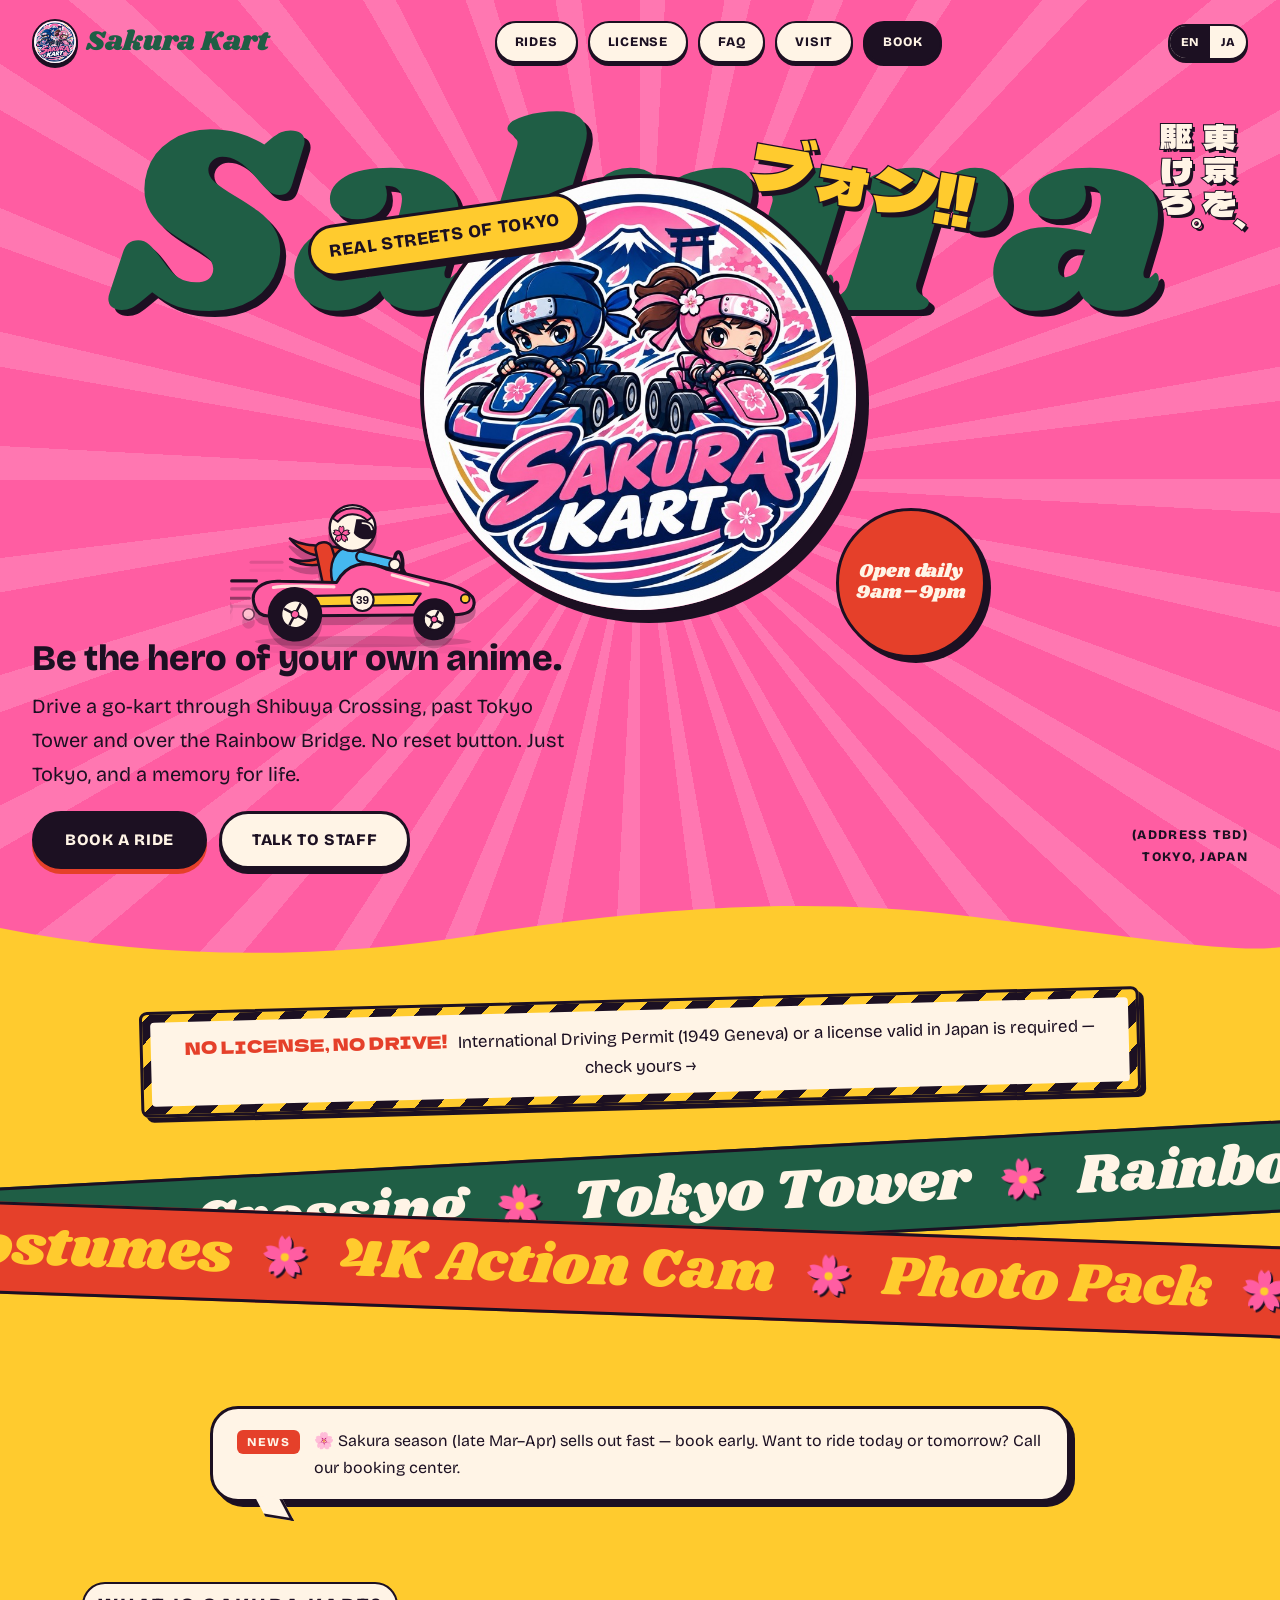
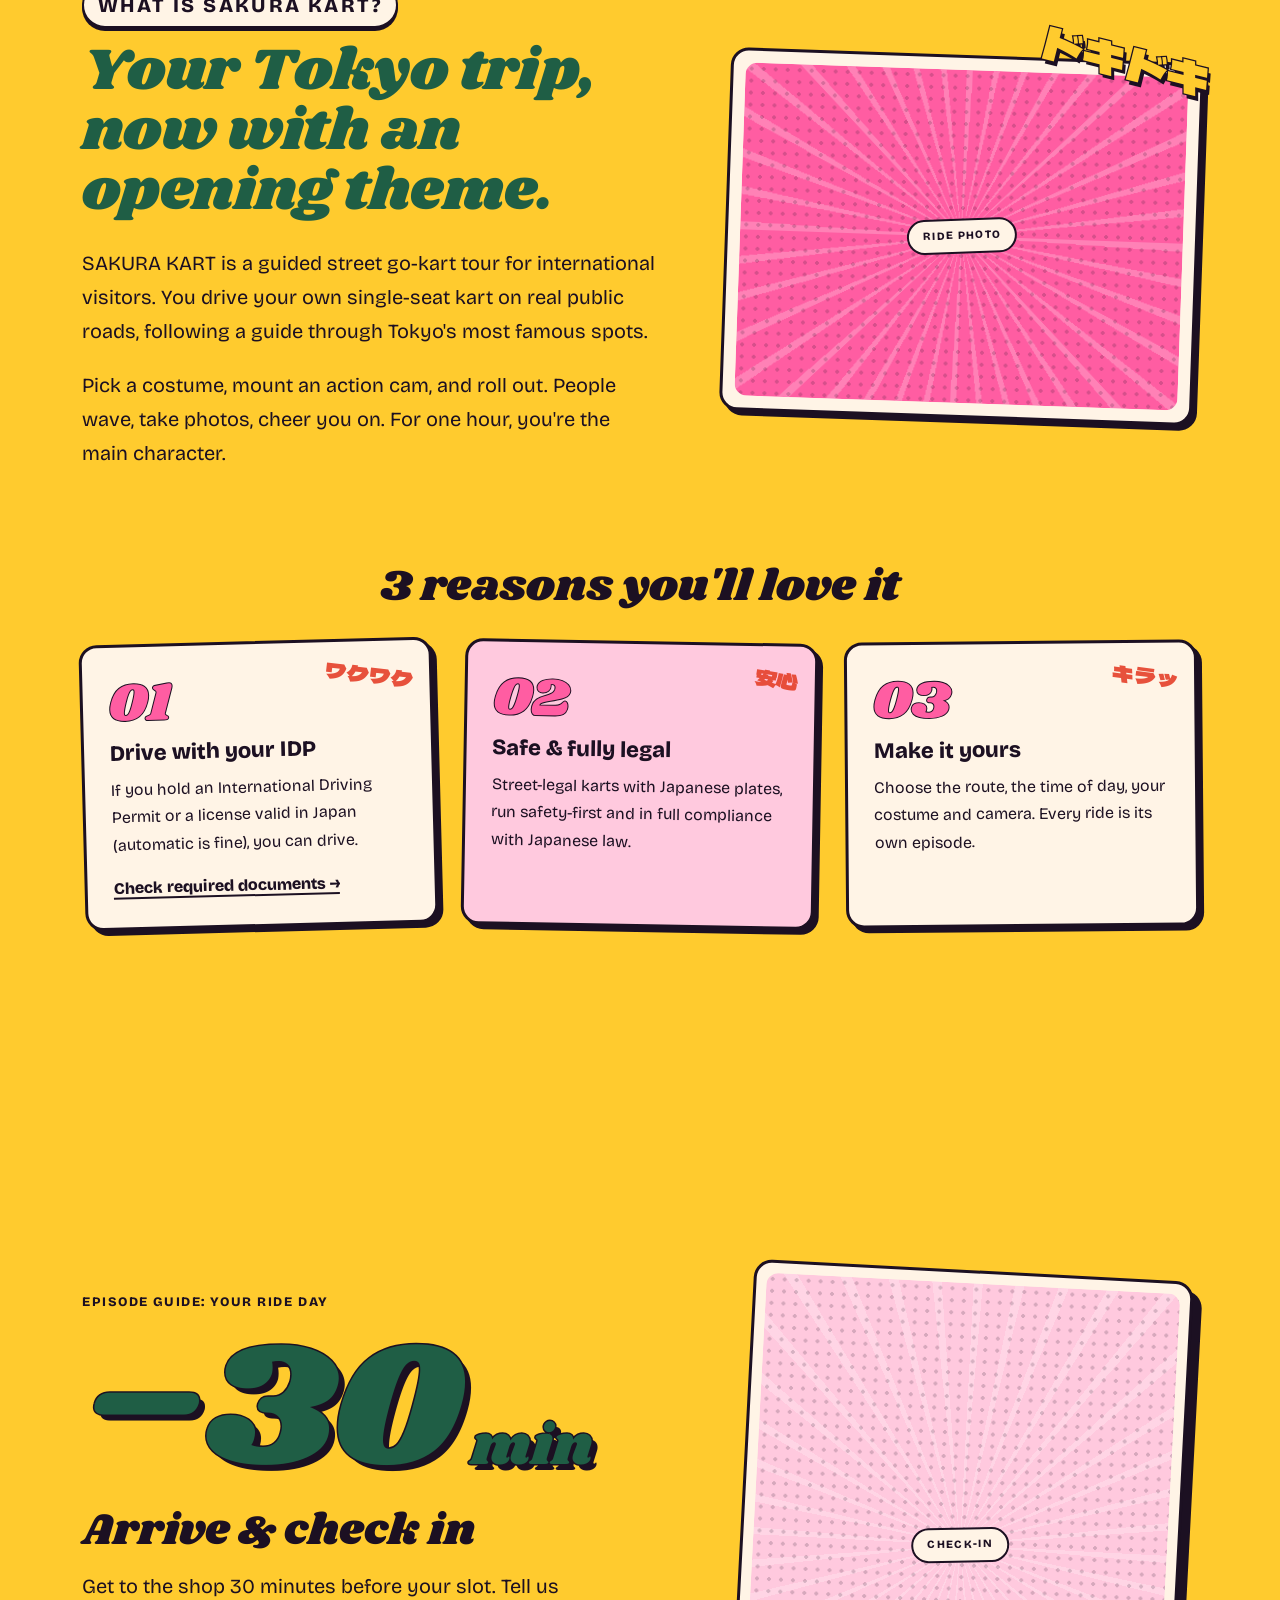
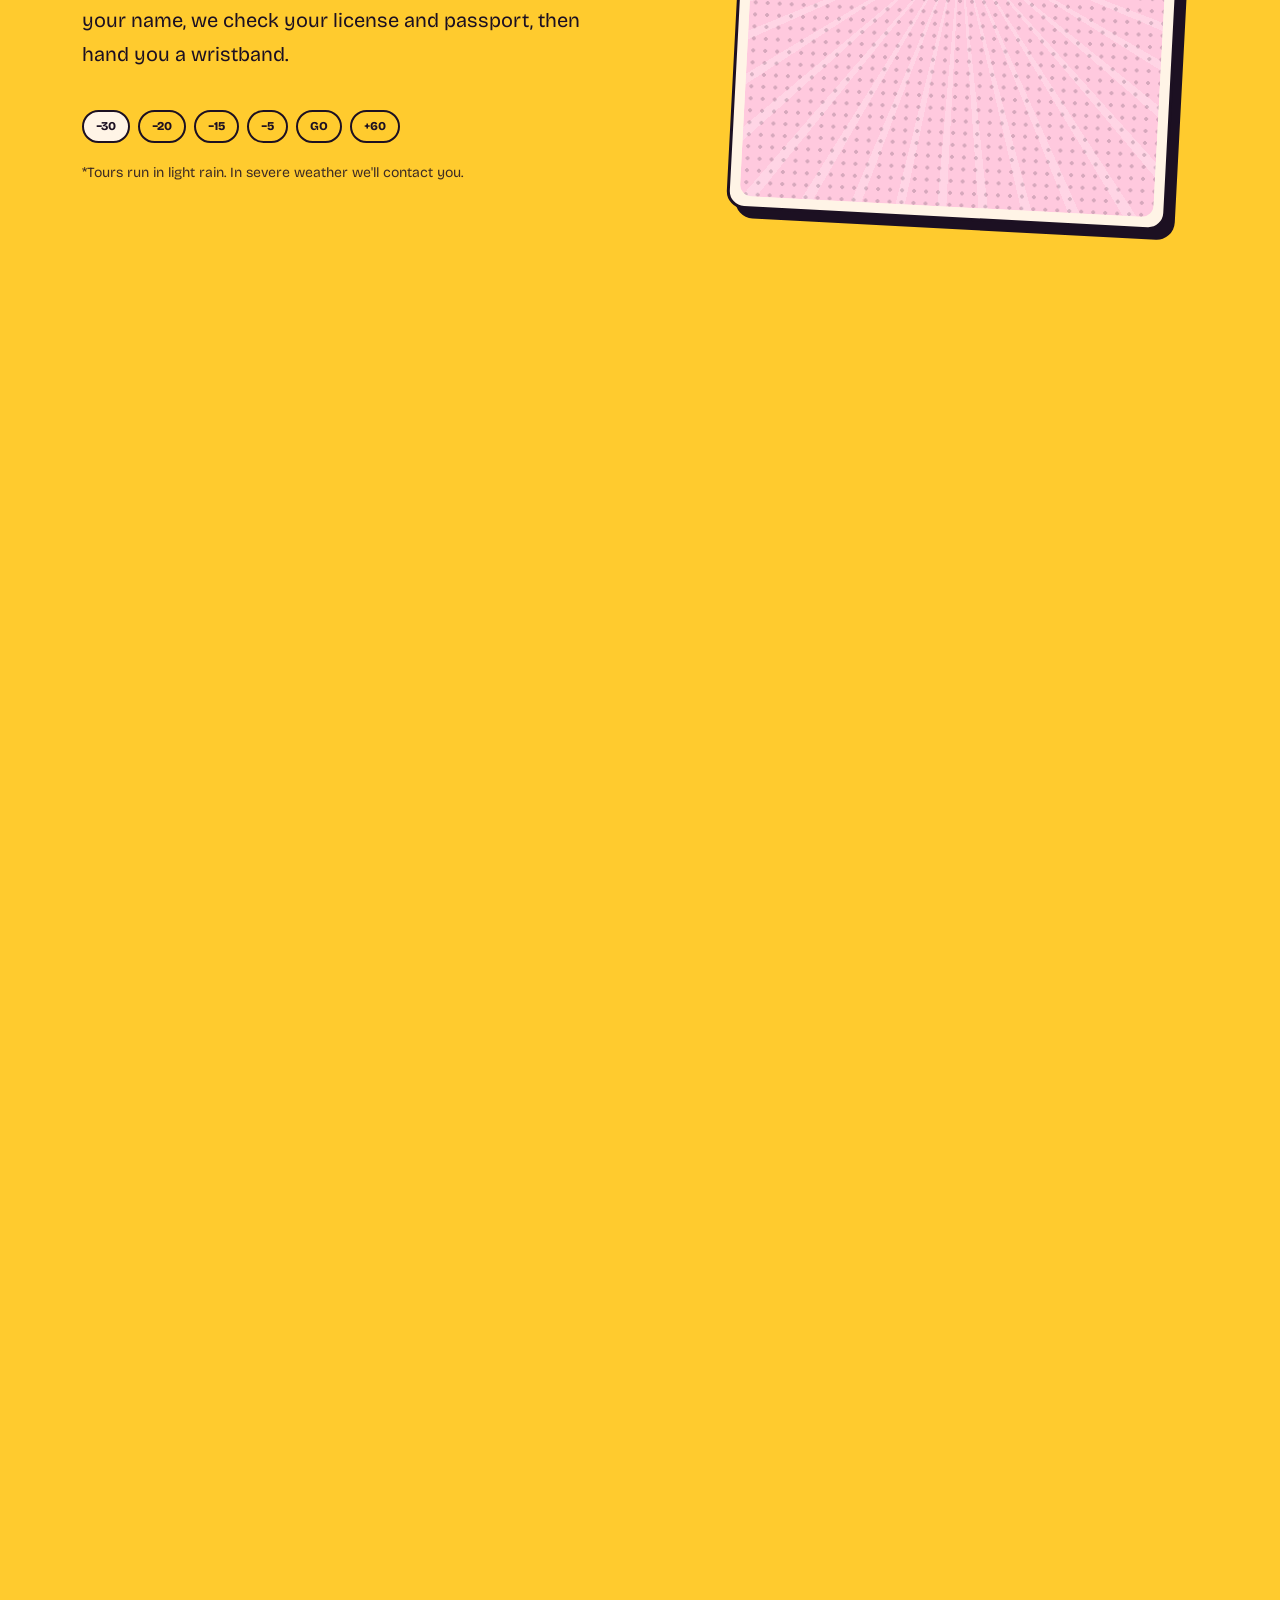
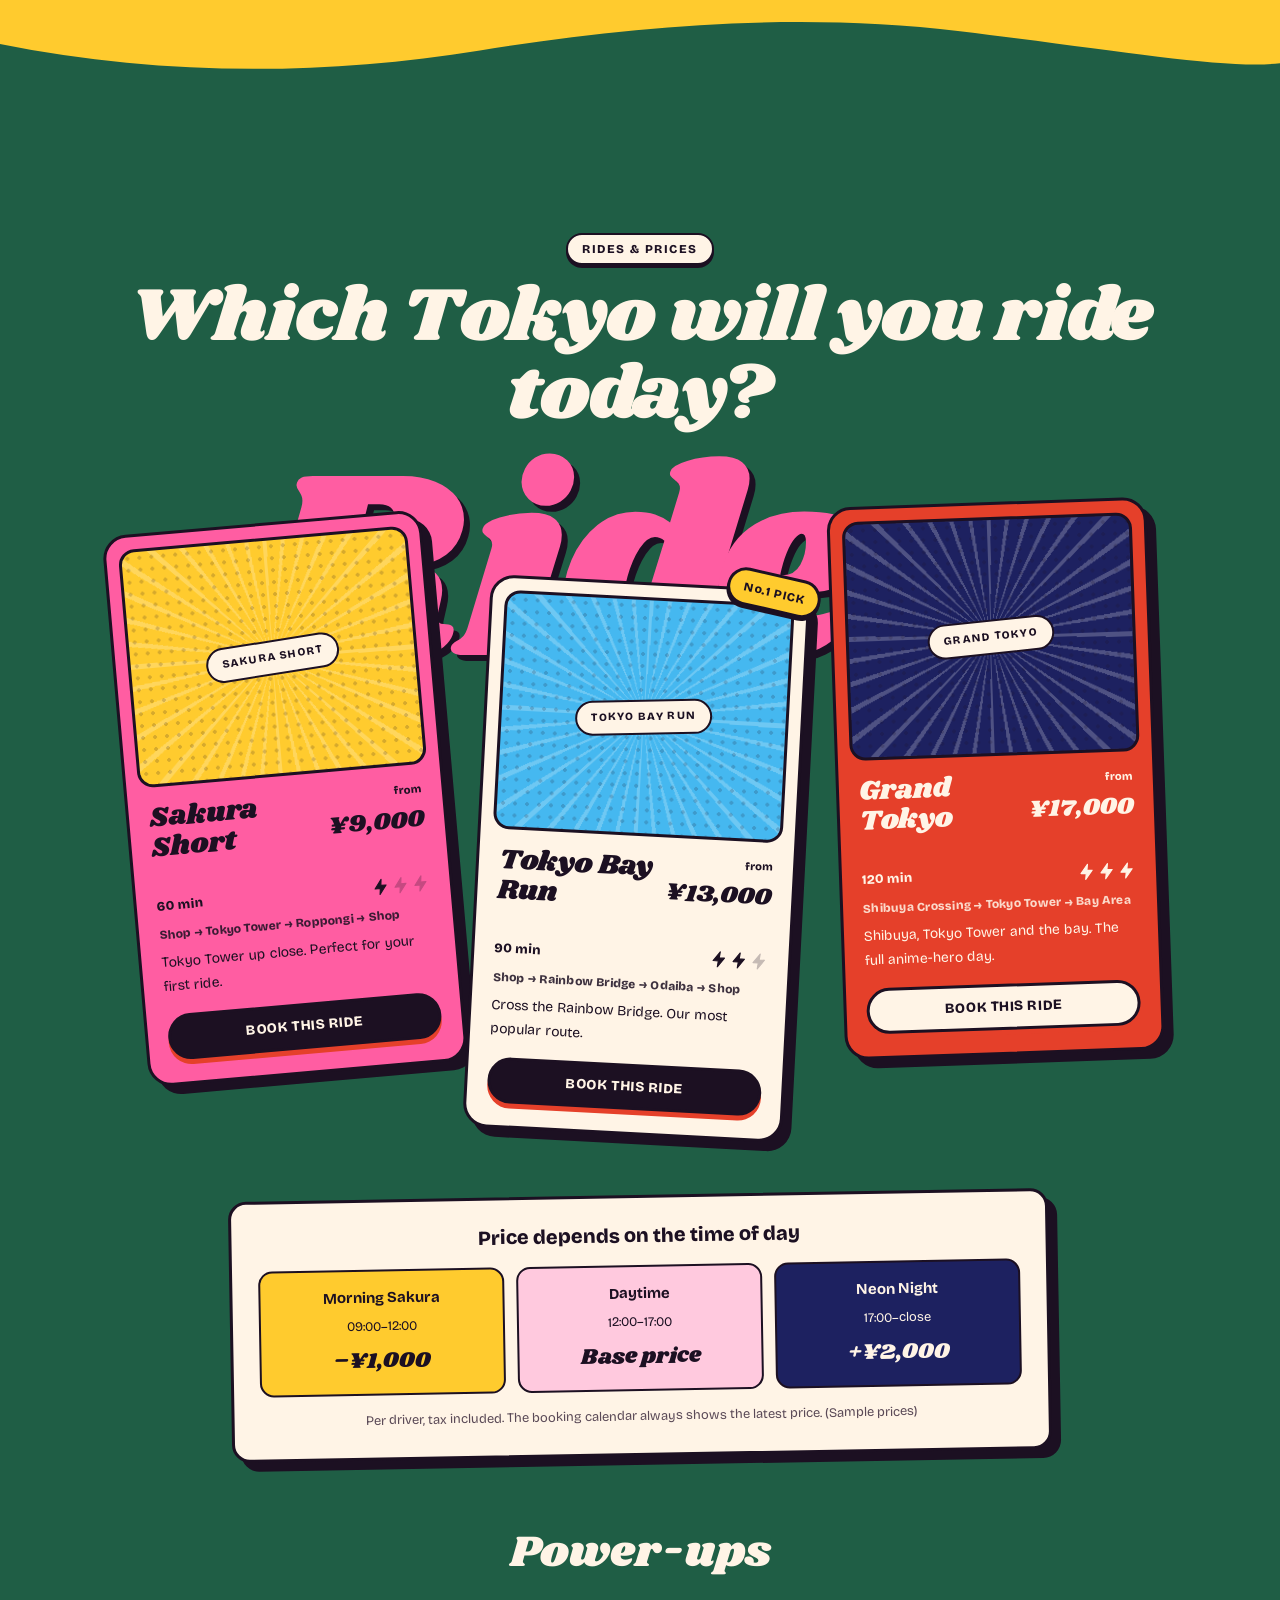
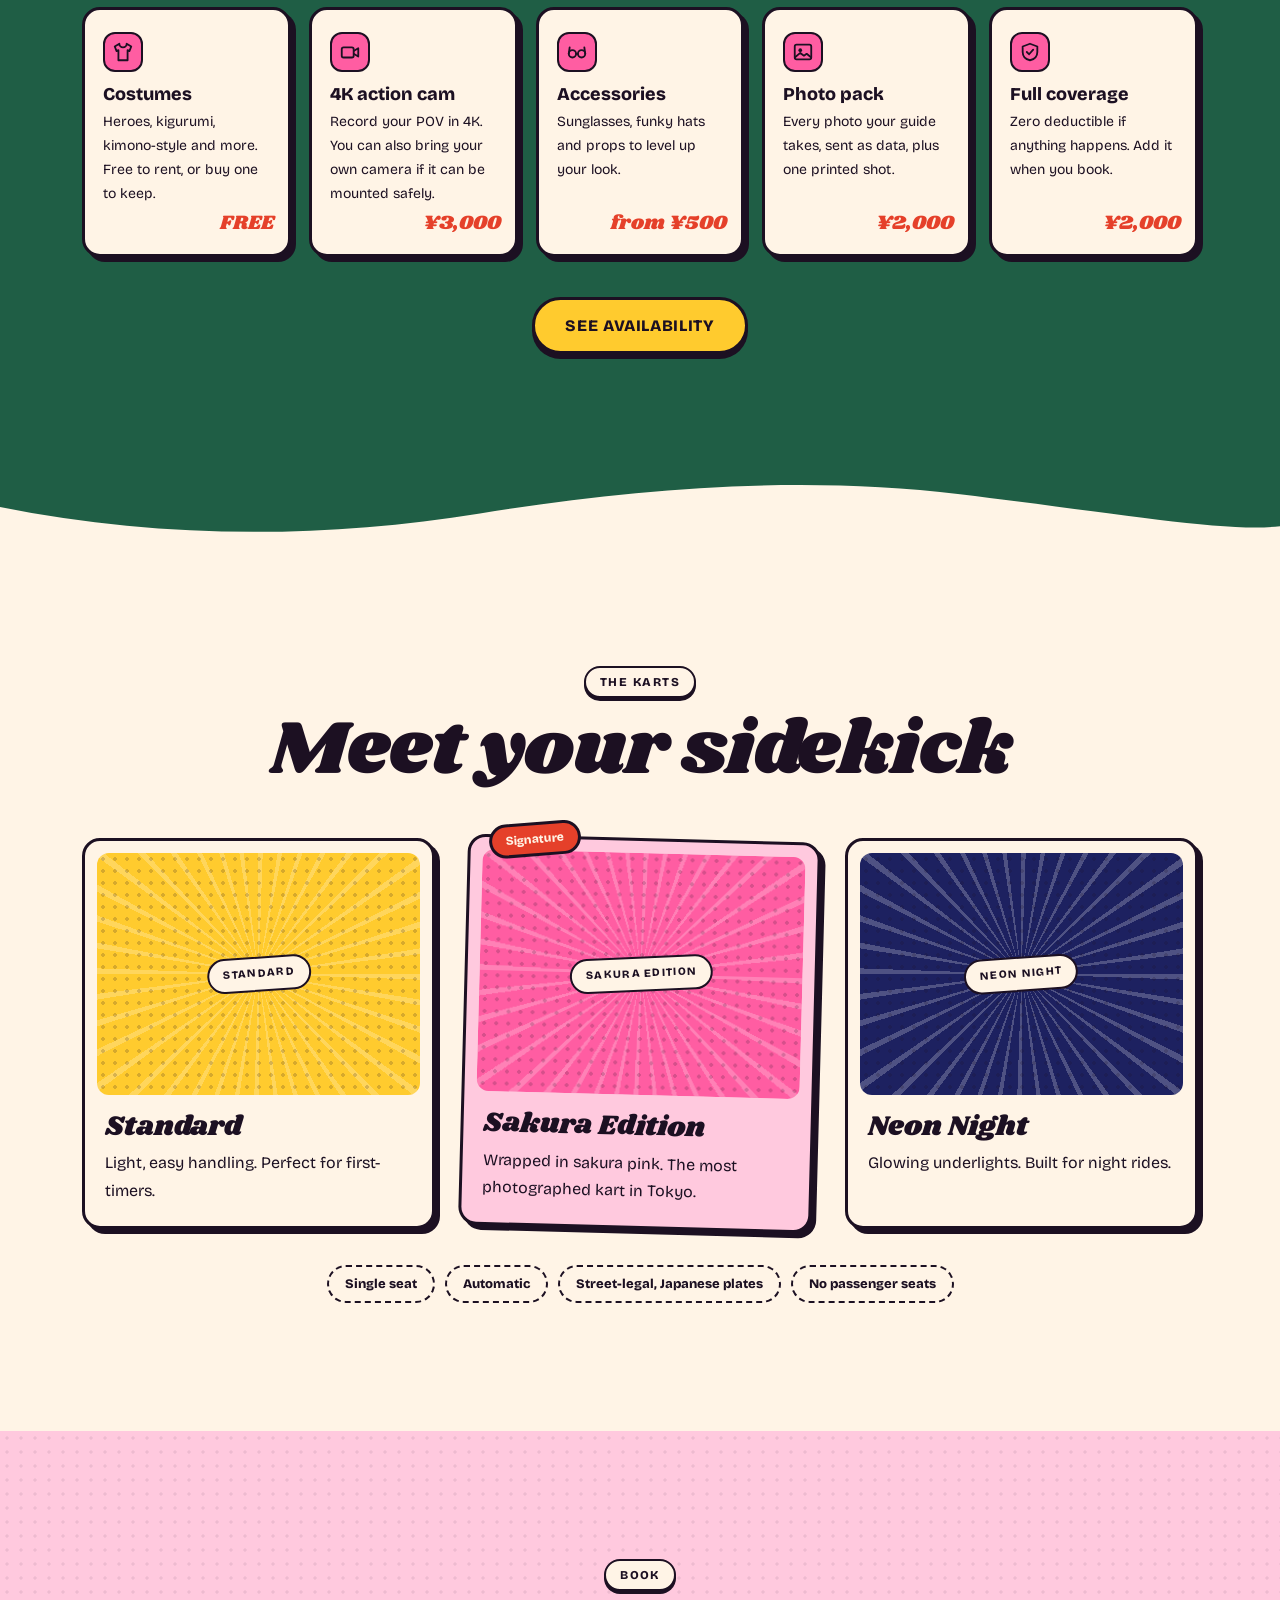
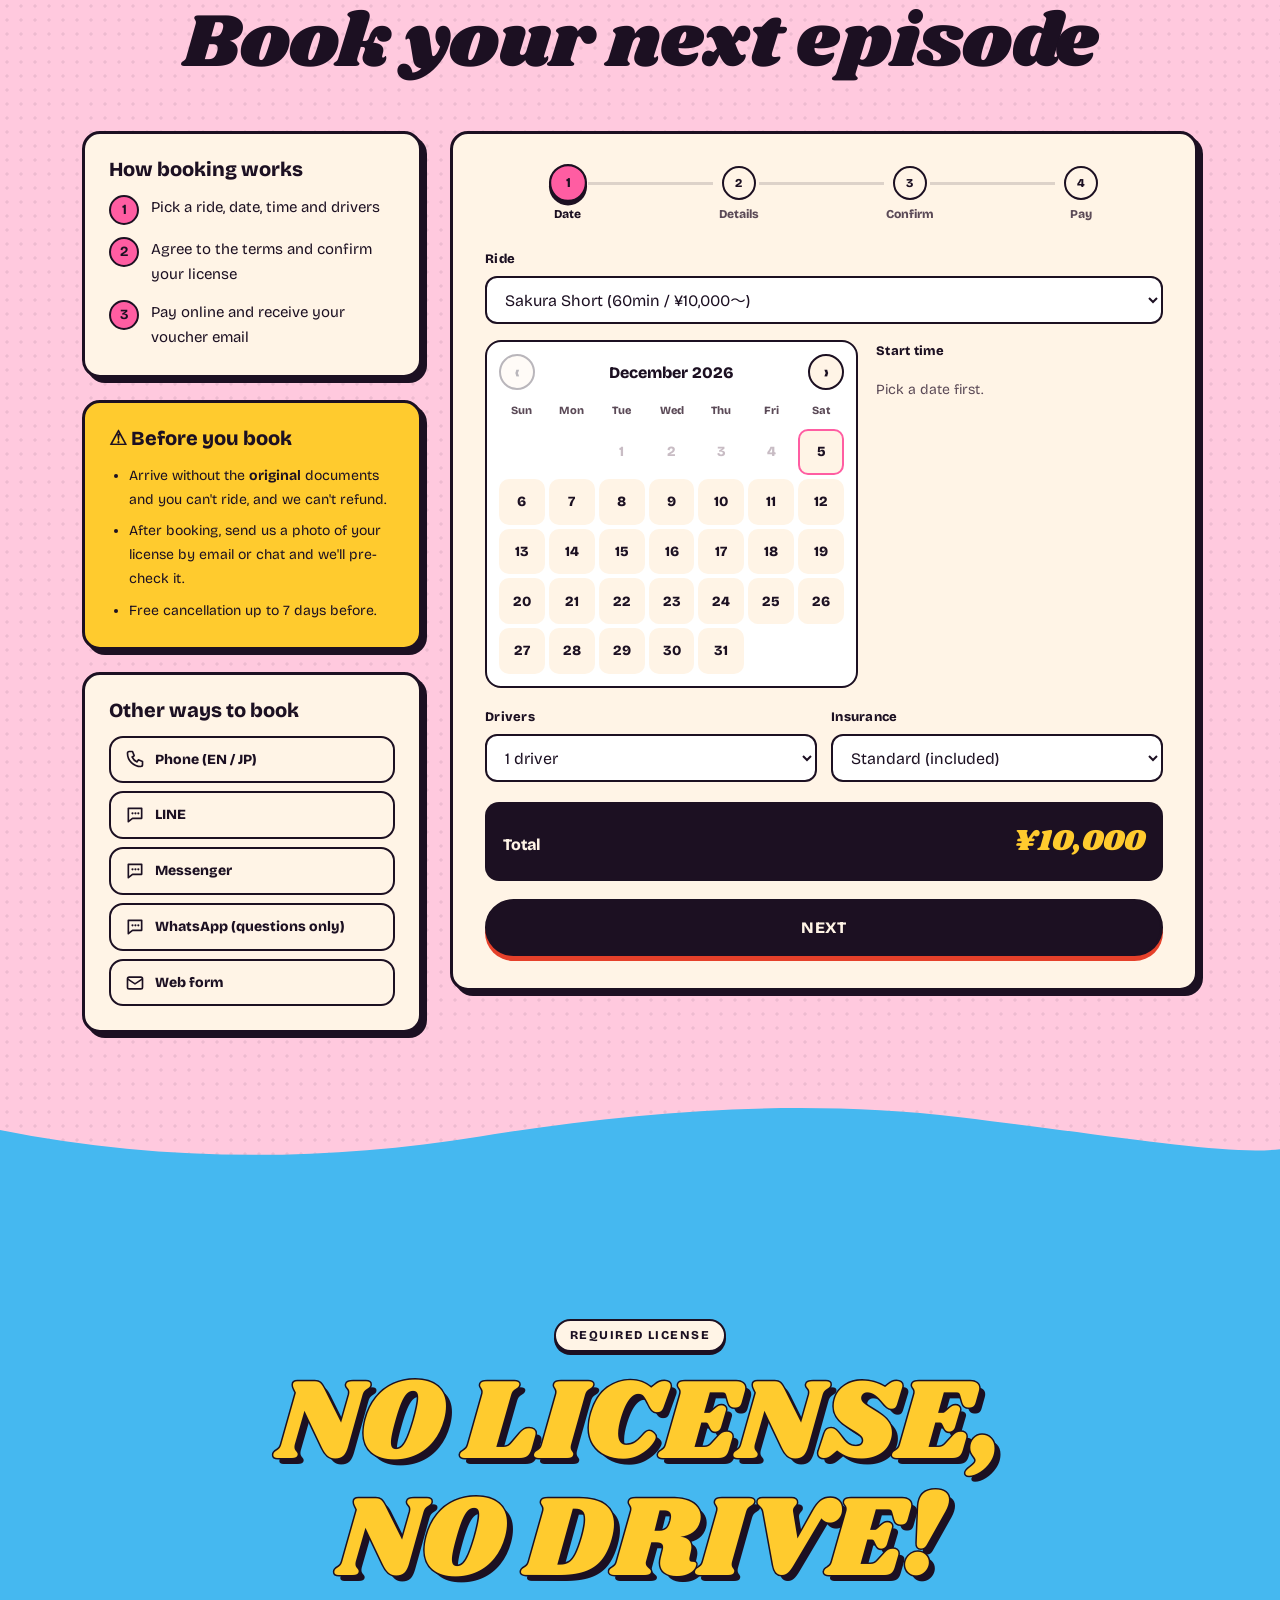
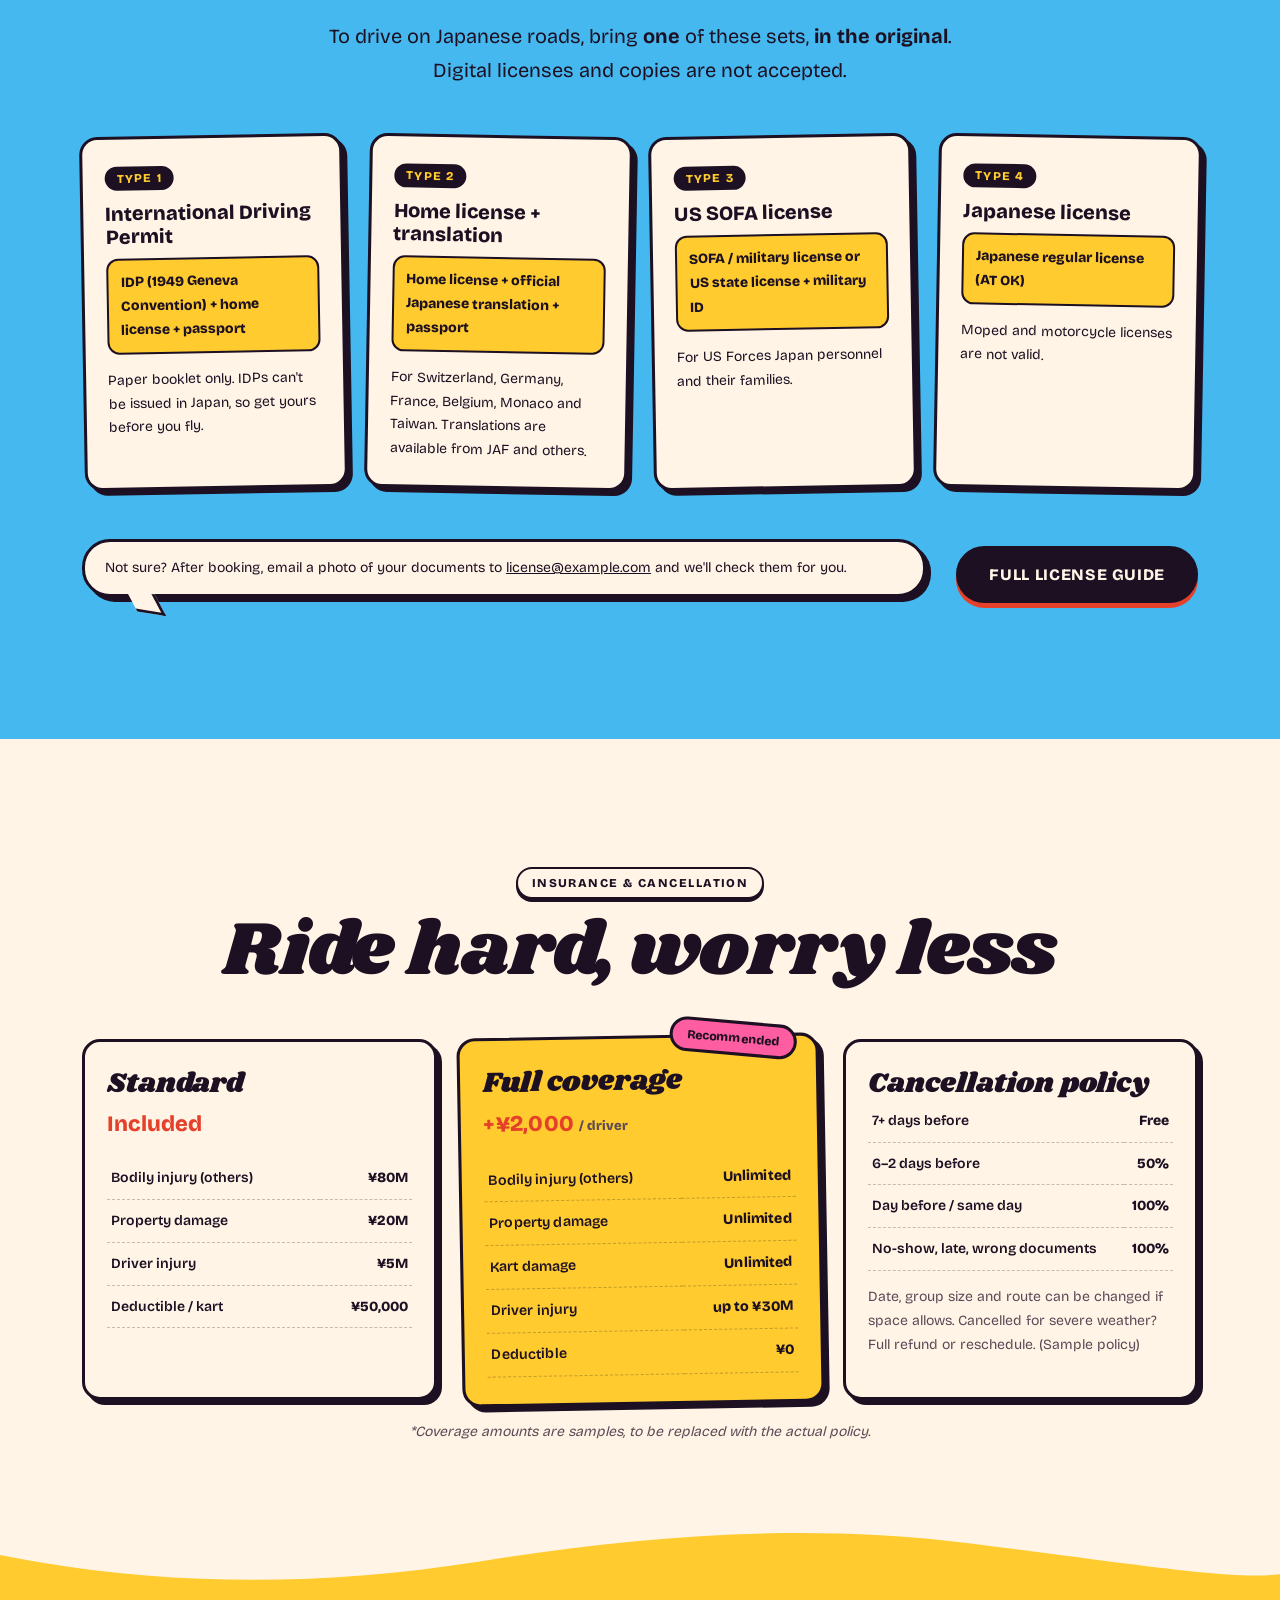
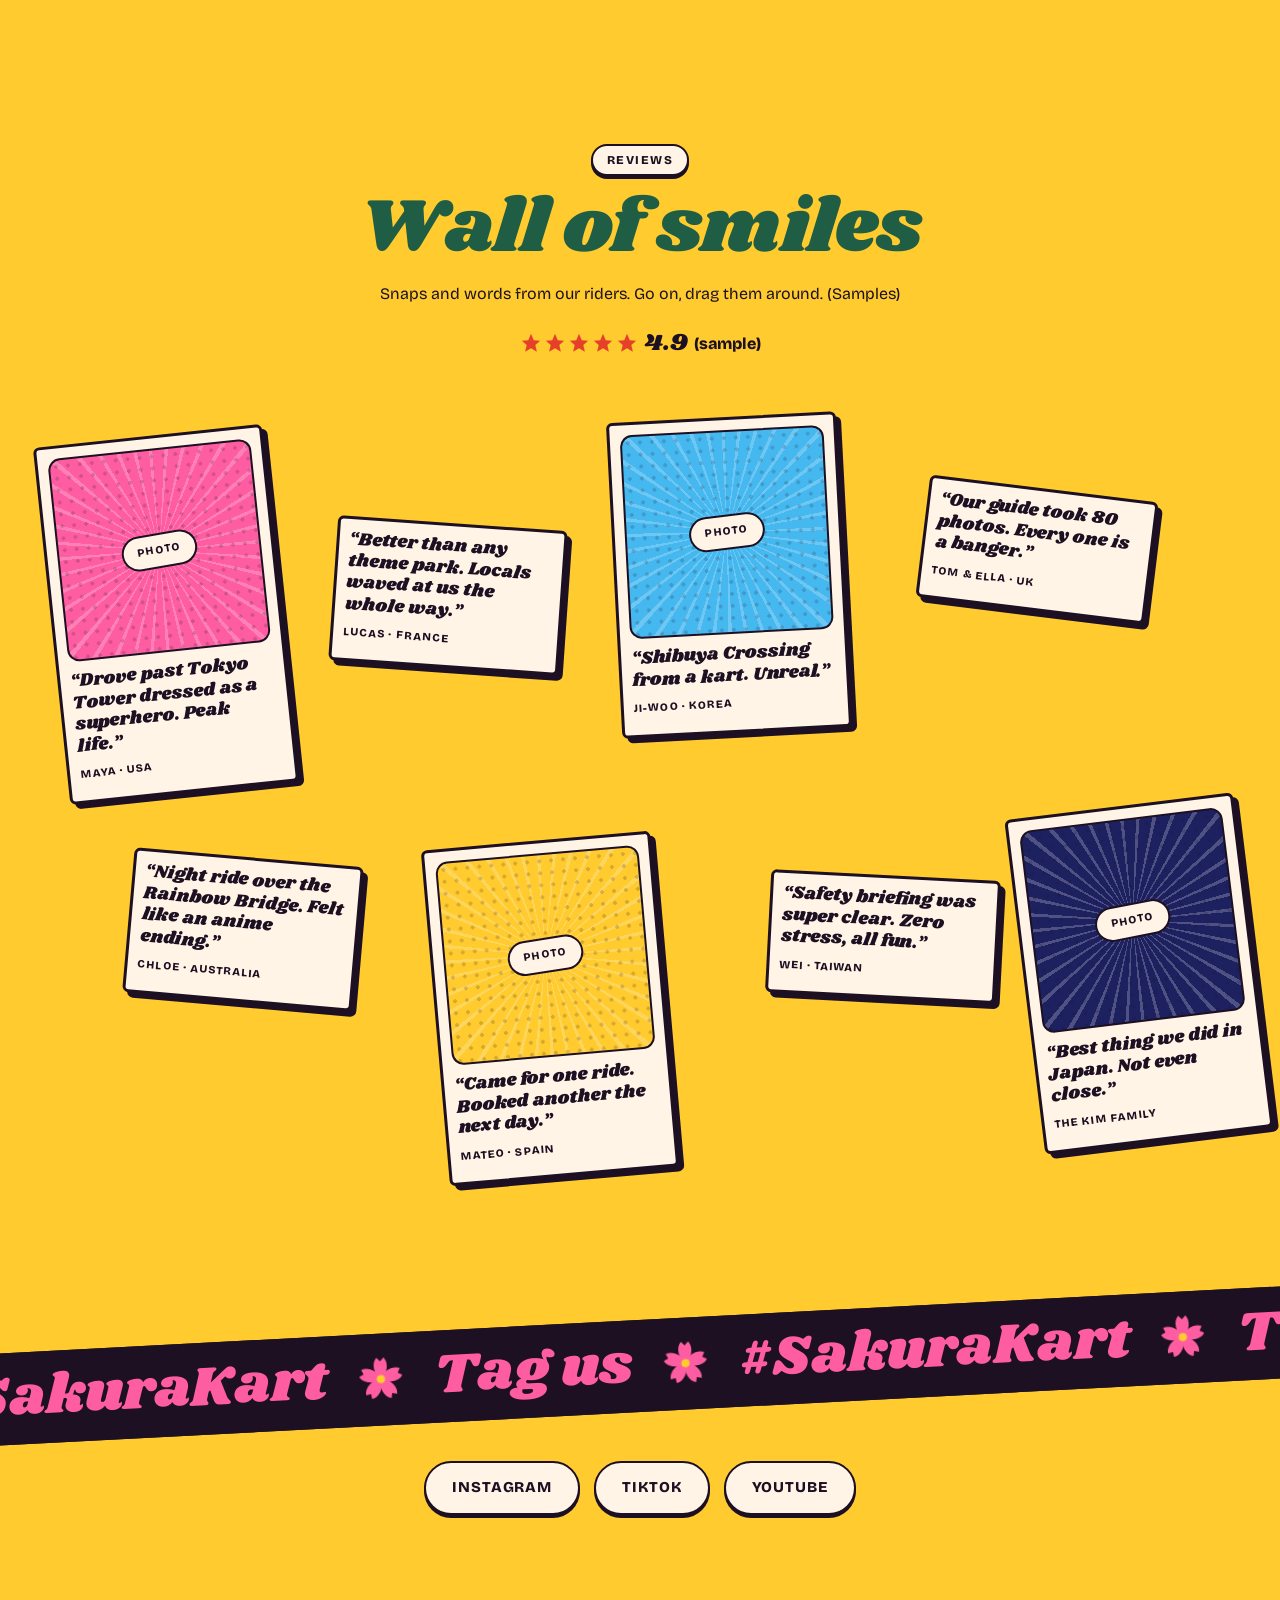
==== commit 3e558615: "ロゴを追加：ヒーロー・ヘッダー・ローディング・フッター・ファビコン Co-Authored-By: Claude Opus 5.5 <noreply@anthropic.com>" ====
--- a/index.html
+++ b/index.html
@@ -7,7 +7,10 @@
   <meta name="description" content="Be the hero of your own anime. Guided street go-kart tours through Shibuya, Tokyo Tower and the Rainbow Bridge for international visitors. Book online in minutes.">
   <meta name="robots" content="noindex">
   <meta name="theme-color" content="#FF5DA2">
-  <link rel="icon" href="images/logo-mark.svg" type="image/svg+xml">
+  <meta property="og:title" content="SAKURA KART | Drive a Go-Kart Through Tokyo">
+  <meta property="og:image" content="images/logo.jpg">
+  <link rel="icon" href="images/favicon.png" type="image/png">
+  <link rel="apple-touch-icon" href="images/apple-touch-icon.png">
   <link rel="preconnect" href="https://fonts.googleapis.com">
   <link rel="preconnect" href="https://fonts.gstatic.com" crossorigin>
   <link href="https://fonts.googleapis.com/css2?family=Bricolage+Grotesque:opsz,wght@12..96,400;12..96,600;12..96,800&family=Dela+Gothic+One&family=M+PLUS+Rounded+1c:wght@500;800&family=Shrikhand&display=swap" rel="stylesheet">
@@ -44,14 +47,14 @@
 <div class="loader" id="loader" aria-hidden="true">
   <div class="loader__burst"></div>
   <div class="loader__lights"><i></i><i></i><i></i></div>
-  <img class="loader__kart" src="images/kart.svg" alt="">
+  <img class="loader__logo" src="images/logo.jpg" alt="" width="720" height="720">
   <p class="loader__word"><span class="en">Ready… GO!</span><span class="ja">よーい、ドン！</span></p>
 </div>
 
 <!-- ============ ヘッダー ============ -->
 <header class="hdr" id="hdr">
   <a href="#top" class="hdr__logo" aria-label="SAKURA KART">
-    <svg class="hdr__mark" aria-hidden="true"><use href="#i-flower"/></svg>
+    <img class="hdr__mark" src="images/logo-sm.jpg" alt="" width="44" height="44">
     <span>Sakura Kart</span>
   </a>
   <nav class="hdr__nav" id="global-nav" aria-label="Main">
@@ -84,7 +87,8 @@
 
   <div class="hero__stage">
     <span class="tag tag--yellow hero__tag" data-ja="本物の東京の公道を走る">Real streets of Tokyo</span>
-    <img class="hero__kart" id="hero-kart" src="images/kart.svg" alt="" width="420" height="260">
+    <img class="hero__logo" id="hero-kart" src="images/logo.jpg" alt="SAKURA KART" width="720" height="720">
+    <img class="hero__kart" src="images/kart.svg" alt="" width="420" height="260">
     <span class="sfx hero__sfx" aria-hidden="true">ブォン!!</span>
     <a href="#booking" class="badge hero__badge">
       <span class="en">Open daily<br>9am–9pm</span><span class="ja">毎日営業<br>9:00–21:00</span>
@@ -739,7 +743,7 @@
     <img class="ftr__kart" src="images/kart.svg" alt="">
     <div class="ticket">
       <div class="ticket__head">
-        <span class="ticket__brand">Sakura Kart</span>
+        <span class="ticket__brand"><img class="ticket__logo" src="images/logo-sm.jpg" alt="" width="48" height="48">Sakura Kart</span>
         <span class="ticket__no">TICKET Nº 0039</span>
       </div>
       <p class="ticket__addr" data-ja="（住所未定）東京都">(ADDRESS TBD) TOKYO, JAPAN</p>
--- a/css/style.css
+++ b/css/style.css
@@ -248,7 +248,8 @@
 .loader__lights i:nth-child(1) { animation: lightRed 1.5s steps(1) forwards; }
 .loader__lights i:nth-child(2) { animation: lightYellow 1.5s steps(1) forwards; }
 .loader__lights i:nth-child(3) { animation: lightGreen 1.5s steps(1) forwards; }
-.loader__kart { position: relative; width: min(380px, 70vw); animation: driveIn 1s var(--bounce) both; }
+.loader__logo { position: relative; width: min(300px, 62vw); border-radius: 50%; border: 4px solid var(--cream); box-shadow: 0 0 0 4px var(--ink), 0 0 60px rgba(255,93,162,.6); animation: logoIn 1s var(--bounce) both; }
+@keyframes logoIn { from { transform: scale(0) rotate(-200deg); } to { transform: none; } }
 .loader__word {
   position: relative; margin: 0;
   font-family: var(--ff-jp-display);
@@ -278,7 +279,8 @@
 @media (min-width: 768px) { .hdr { padding: 18px 32px; } }
 .hdr.is-stuck { background: var(--cream); box-shadow: 0 3px 0 var(--ink); padding-top: 10px; padding-bottom: 10px; }
 .hdr__logo { display: flex; align-items: center; gap: 8px; text-decoration: none; font-family: var(--ff-display); font-size: clamp(18px, 2.4vw, 28px); color: var(--matcha); white-space: nowrap; }
-.hdr__mark { width: 34px; height: 34px; color: var(--cream); filter: drop-shadow(2px 2px 0 var(--ink)); animation: spinSlow 12s linear infinite; }
+.hdr__mark { width: 46px; height: 46px; border-radius: 50%; border: 2.5px solid var(--ink); background: #fff; box-shadow: 0 3px 0 var(--ink); transition: transform .3s var(--bounce); }
+.hdr__logo:hover .hdr__mark { transform: rotate(-12deg) scale(1.08); }
 .hdr__nav { display: flex; gap: 10px; }
 .hdr__right { display: flex; align-items: center; gap: 10px; }
 .lang { display: flex; border: 2.5px solid var(--ink); border-radius: var(--pill); overflow: hidden; background: var(--cream); box-shadow: 0 3px 0 var(--ink); }
@@ -342,10 +344,22 @@
 .hero__stage {
   position: relative;
   width: min(640px, 92vw);
-  margin: clamp(60px, 12vw, 170px) auto 0;
+  margin: clamp(30px, 5vw, 80px) auto 0;
   flex: 1;
 }
-.hero__kart { width: 100%; height: auto; cursor: pointer; filter: drop-shadow(0 10px 0 rgba(28,16,34,.25)); animation: cruise 6s ease-in-out infinite; }
+.hero__logo {
+  display: block;
+  width: min(440px, 74vw); height: auto;
+  margin: 0 auto;
+  border-radius: 50%;
+  border: 4px solid var(--ink);
+  background: #fff;
+  box-shadow: var(--pop-lg);
+  cursor: pointer;
+  animation: logoFloat 5s ease-in-out infinite;
+}
+@keyframes logoFloat { 0%, 100% { transform: rotate(-3deg) translateY(0); } 50% { transform: rotate(3deg) translateY(-10px); } }
+.hero__kart { position: absolute; left: -14%; bottom: -8%; z-index: 2; width: min(260px, 40vw); height: auto; pointer-events: none; filter: drop-shadow(0 8px 0 rgba(28,16,34,.25)); animation: cruise 6s ease-in-out infinite; }
 .hero__tag { position: absolute; left: -2%; top: 8%; transform: rotate(-8deg); z-index: 2; }
 .hero__sfx { position: absolute; right: -2%; top: -6%; transform: rotate(10deg); animation: sfxPulse 1.4s var(--bounce) infinite; }
 .hero__badge { position: absolute; right: -4%; bottom: -10%; z-index: 2; }
@@ -394,6 +408,8 @@
 
 @media (max-width: 640px) {
   .hero__tate { display: none; }
+  .hero__kart { left: -4%; bottom: -6%; width: 34vw; }
+  .hero__foot { margin-top: 64px; }
   .hero__tag { top: -14%; }
   .hero__badge { bottom: -22%; right: 0; }
   .hero__addr { text-align: left; }
@@ -532,8 +548,11 @@
   .js .ride__scenes { min-height: 300px; }
   .js .ride__sticky { padding-top: 80px; }
 }
+@media (max-width: 480px) {
+  .hdr__logo span { display: none; }
+}
 @media (max-width: 380px) {
-  .hdr__mark { width: 26px; height: 26px; }
+  .hdr__mark { width: 38px; height: 38px; }
   .hdr__right { gap: 6px; }
 }
 
@@ -864,7 +883,8 @@
   background: linear-gradient(-45deg, transparent 8px, var(--cream) 8px) 0 0 / 16px 14px, linear-gradient(45deg, transparent 8px, var(--cream) 8px) 0 0 / 16px 14px;
 }
 .ticket__head { display: flex; justify-content: space-between; align-items: baseline; gap: 10px; }
-.ticket__brand { font-family: var(--ff-display); font-size: 30px; color: var(--matcha); }
+.ticket__brand { display: flex; align-items: center; gap: 10px; font-family: var(--ff-display); font-size: 30px; color: var(--matcha); }
+.ticket__logo { width: 48px; height: 48px; border-radius: 50%; border: 2.5px solid var(--ink); }
 .ticket__no { font-size: 11px; font-weight: 800; letter-spacing: .1em; }
 .ticket__addr { font-weight: 800; letter-spacing: .06em; font-size: 12px; margin: 4px 0 16px; padding-bottom: 14px; border-bottom: 2px dashed var(--ink); }
 .ticket__rows { list-style: none; padding: 0; margin: 0 0 16px; display: grid; gap: 8px; }
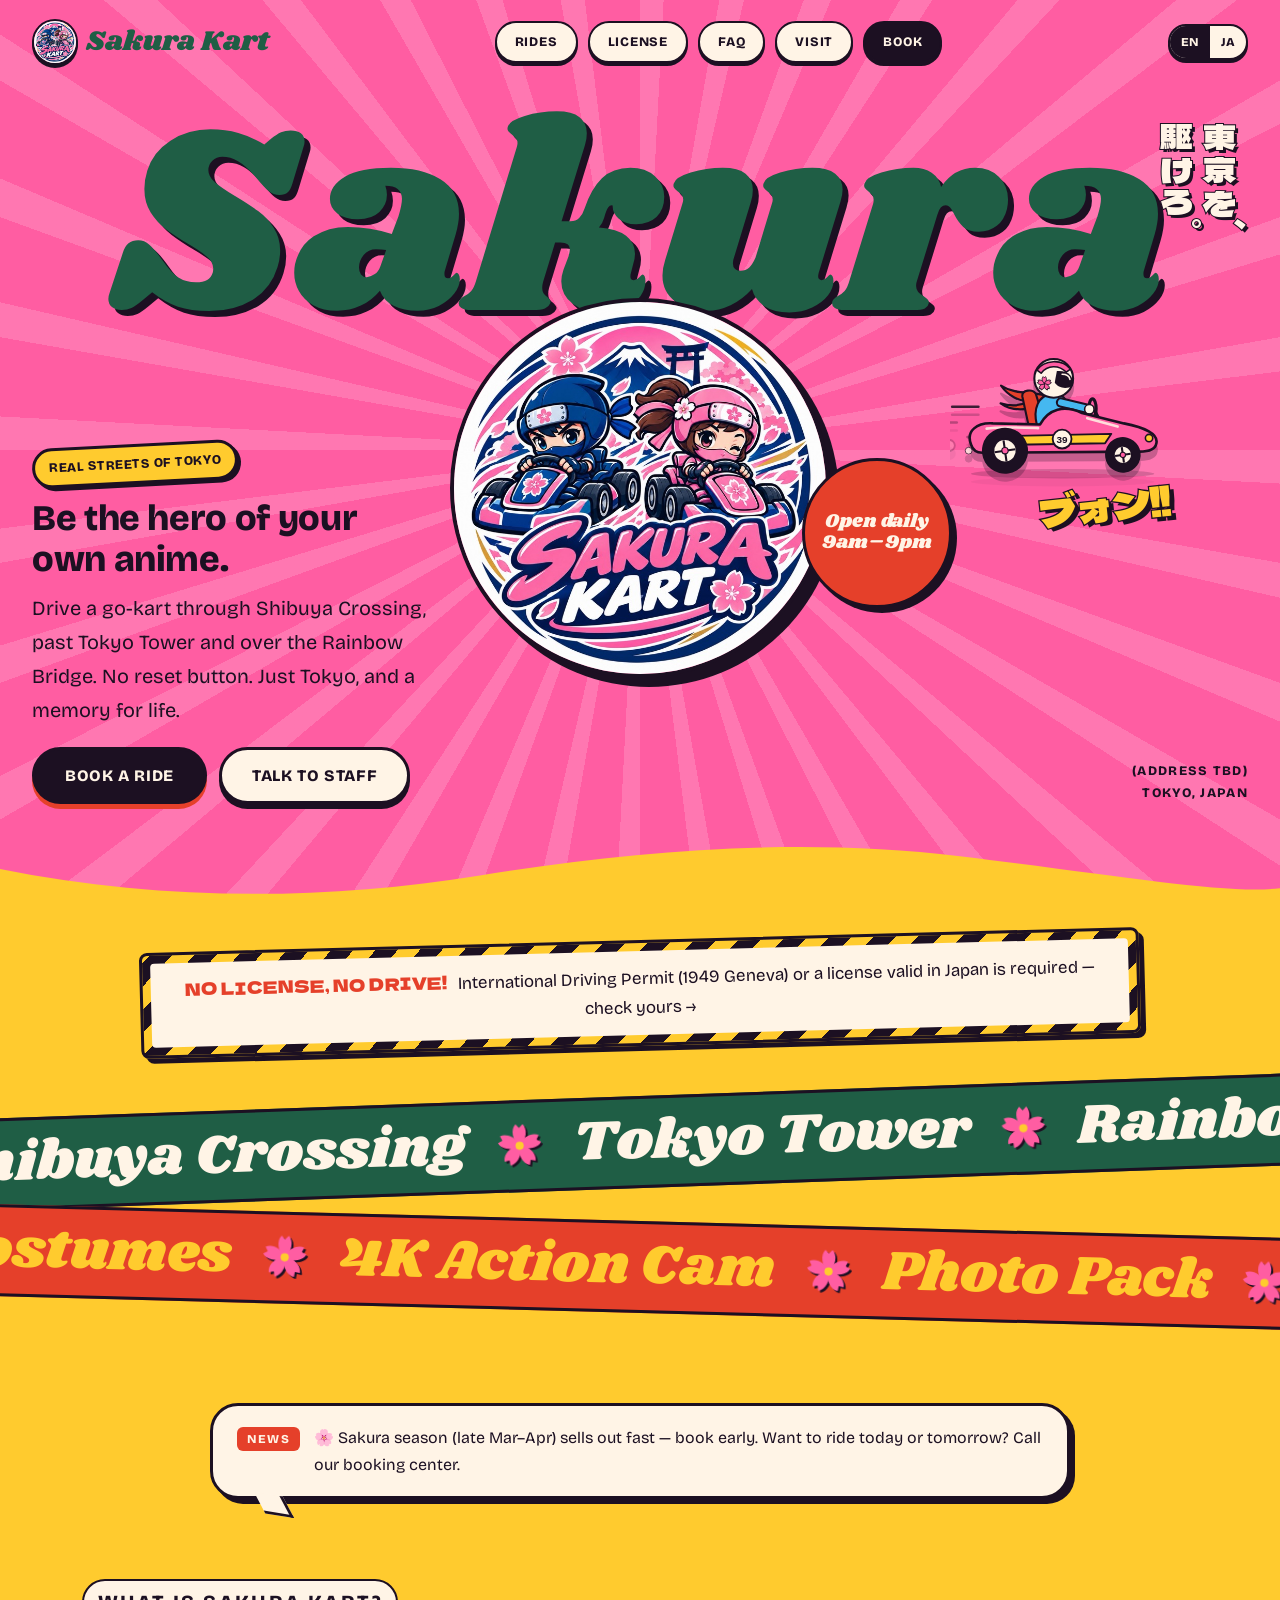
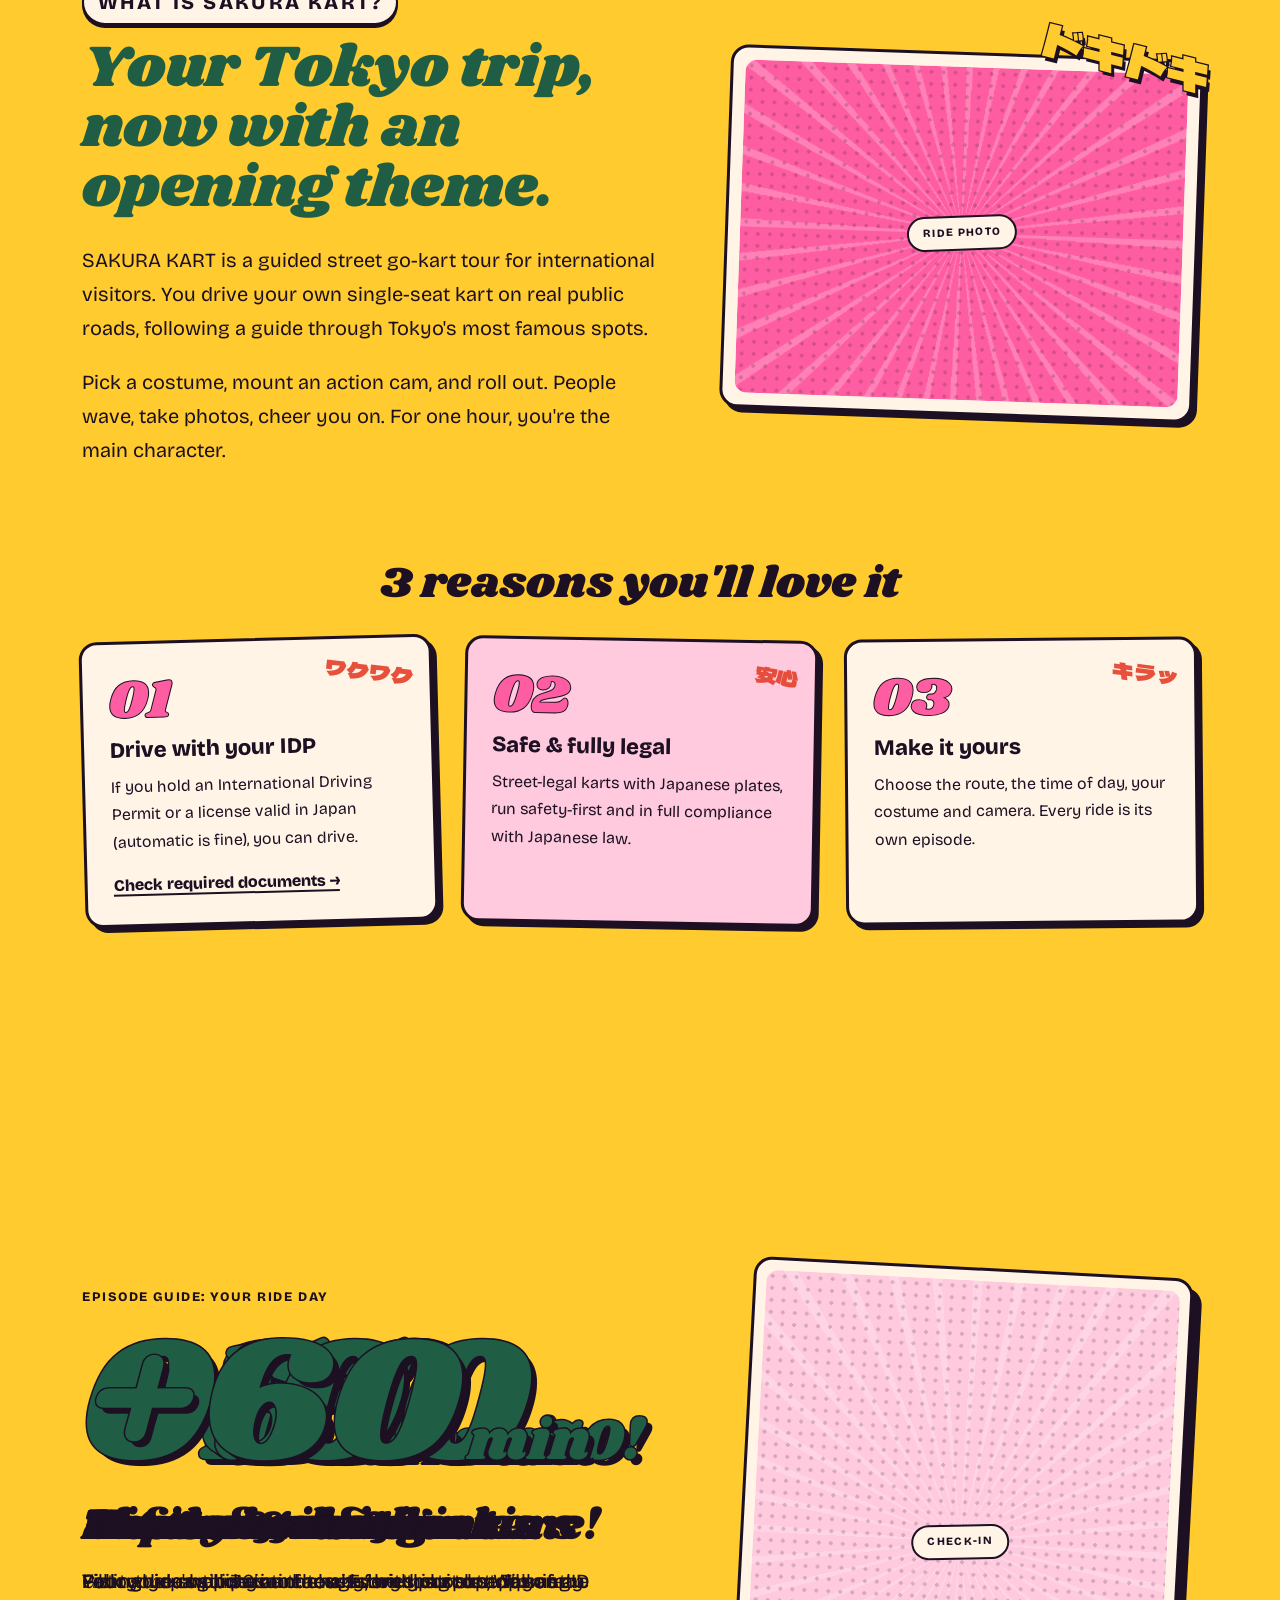
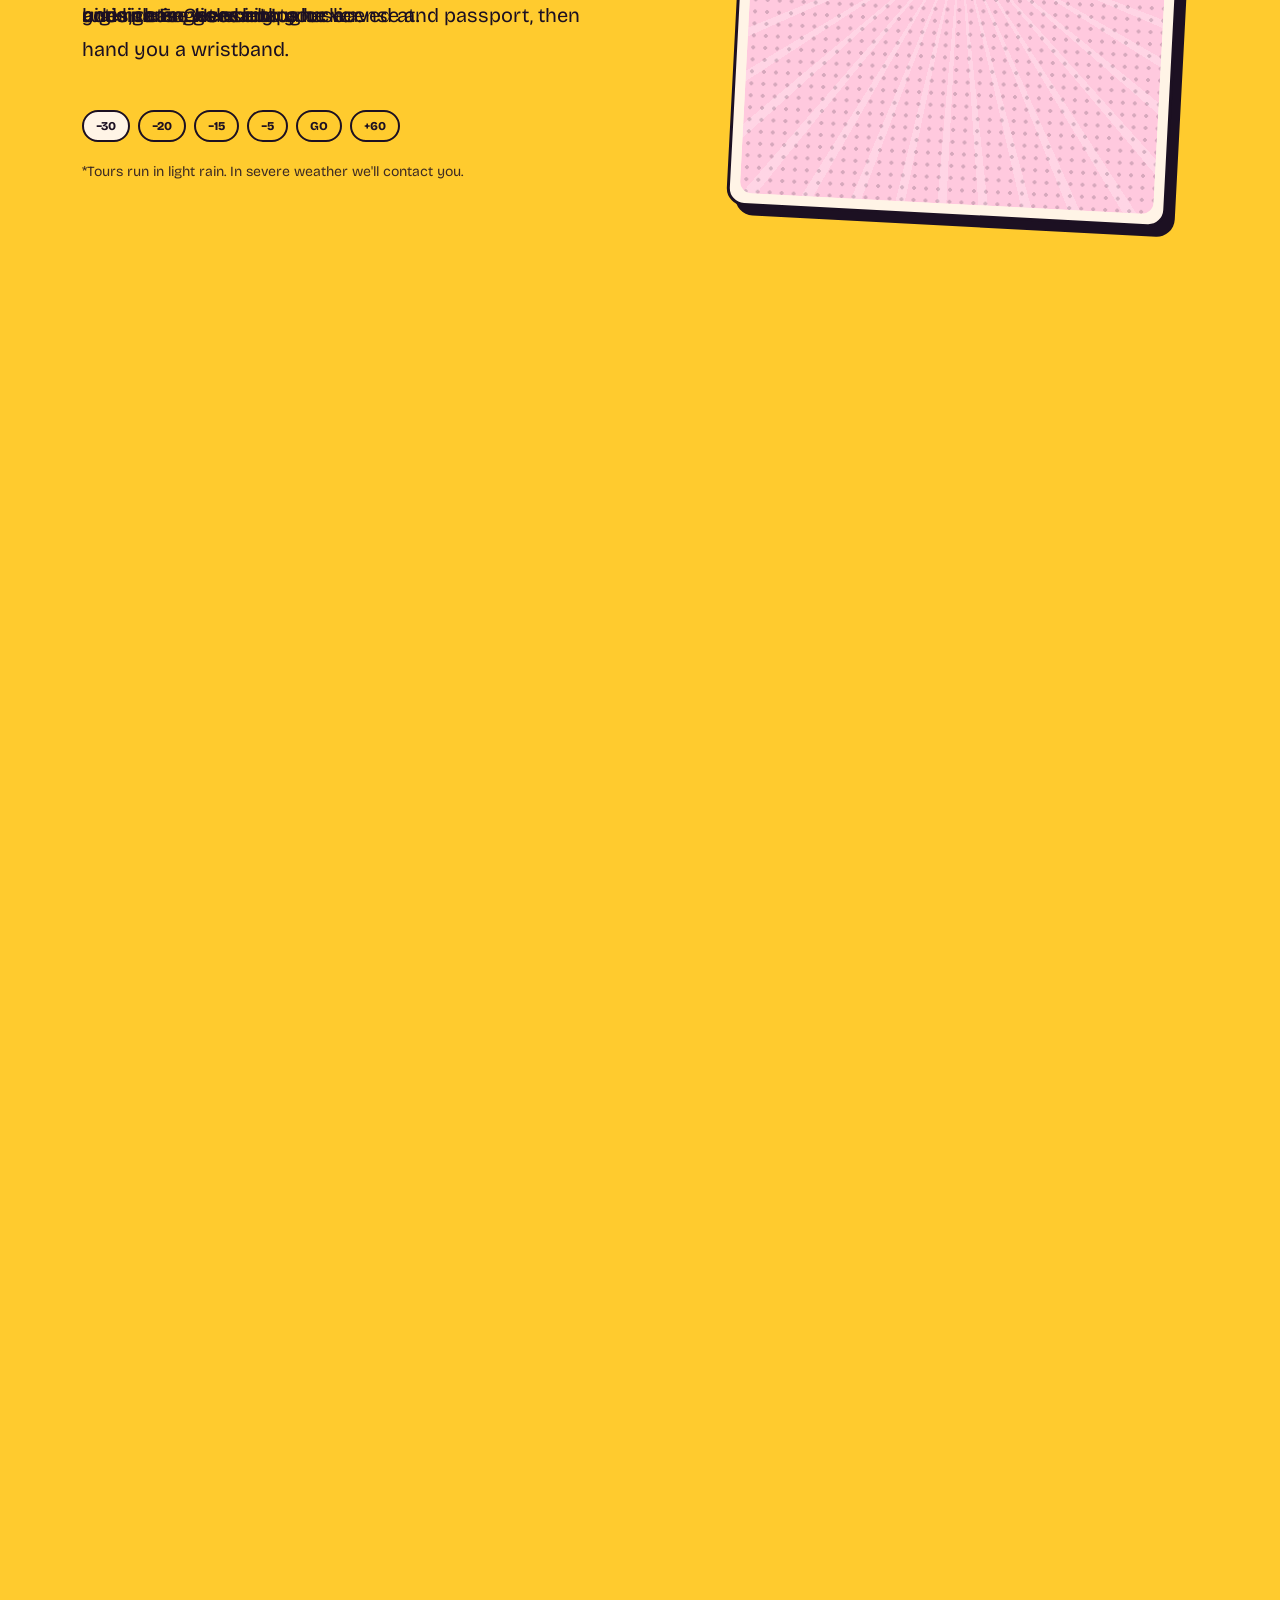
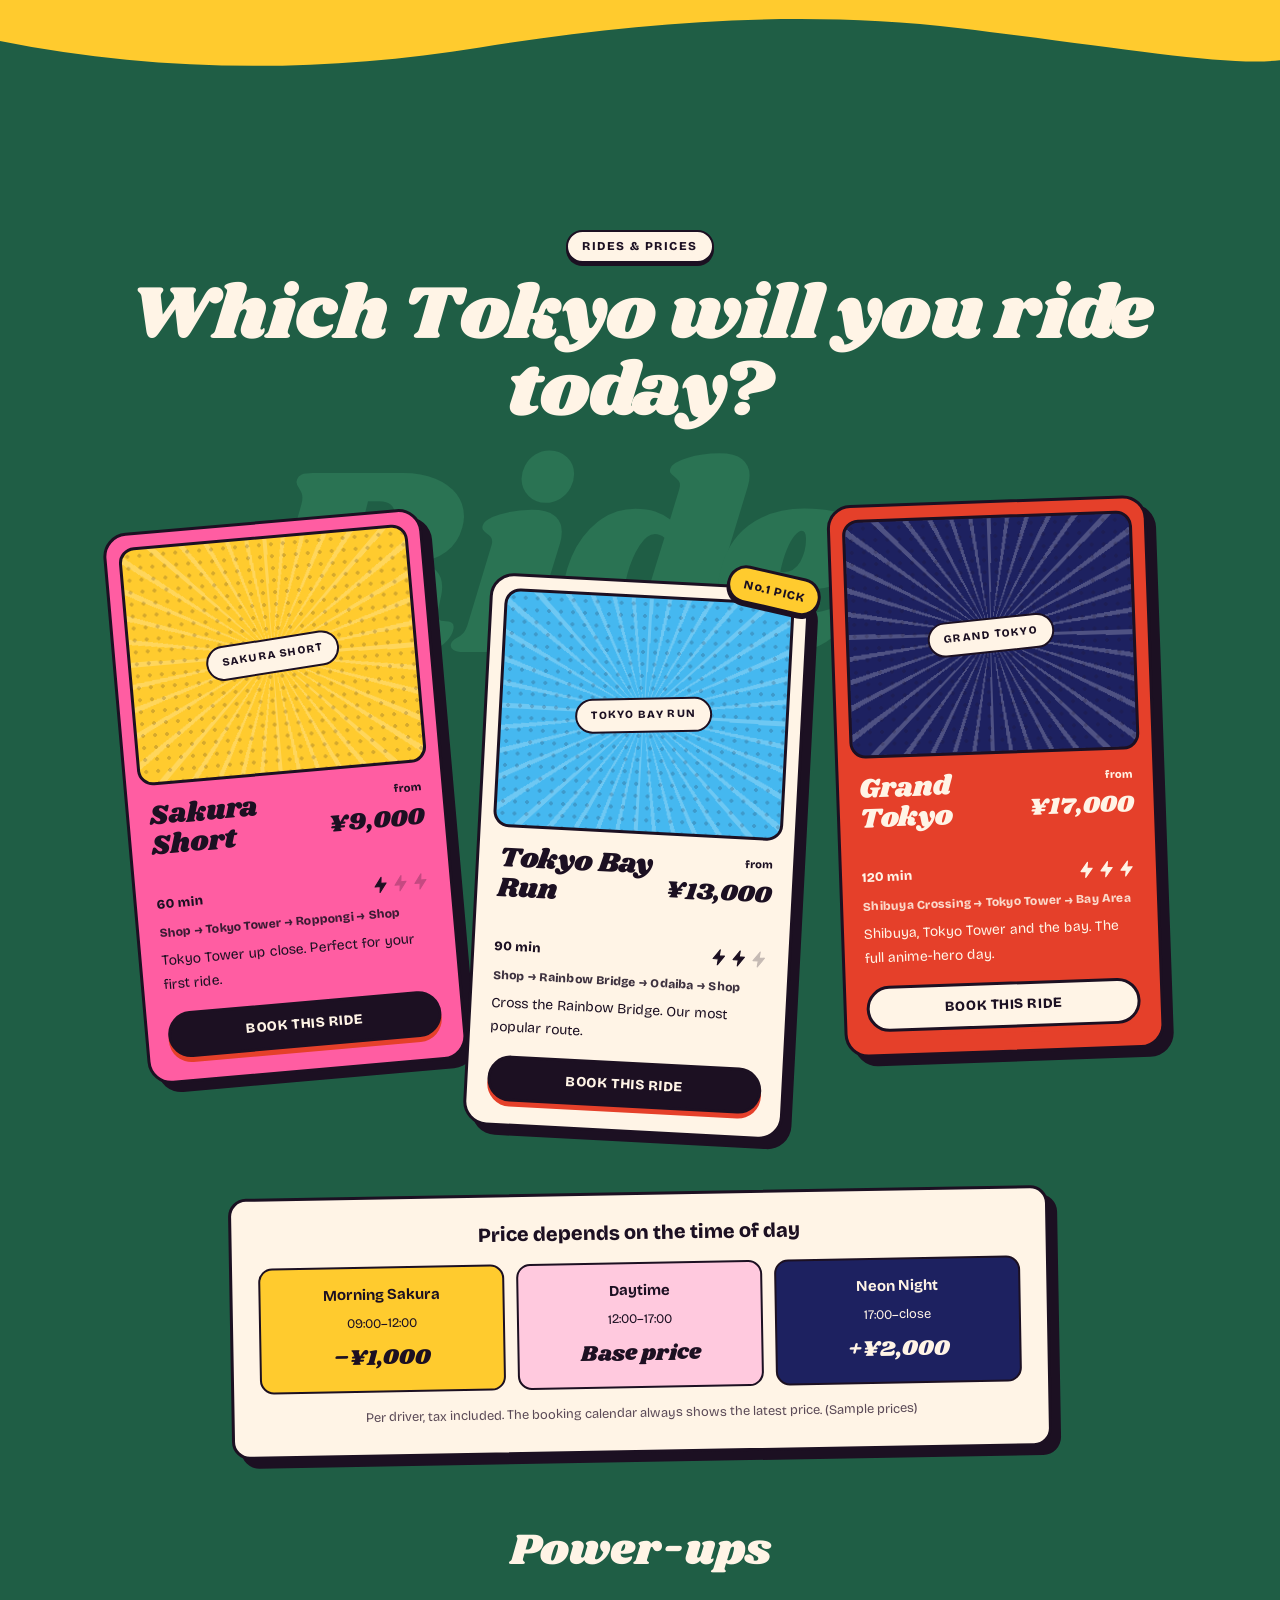
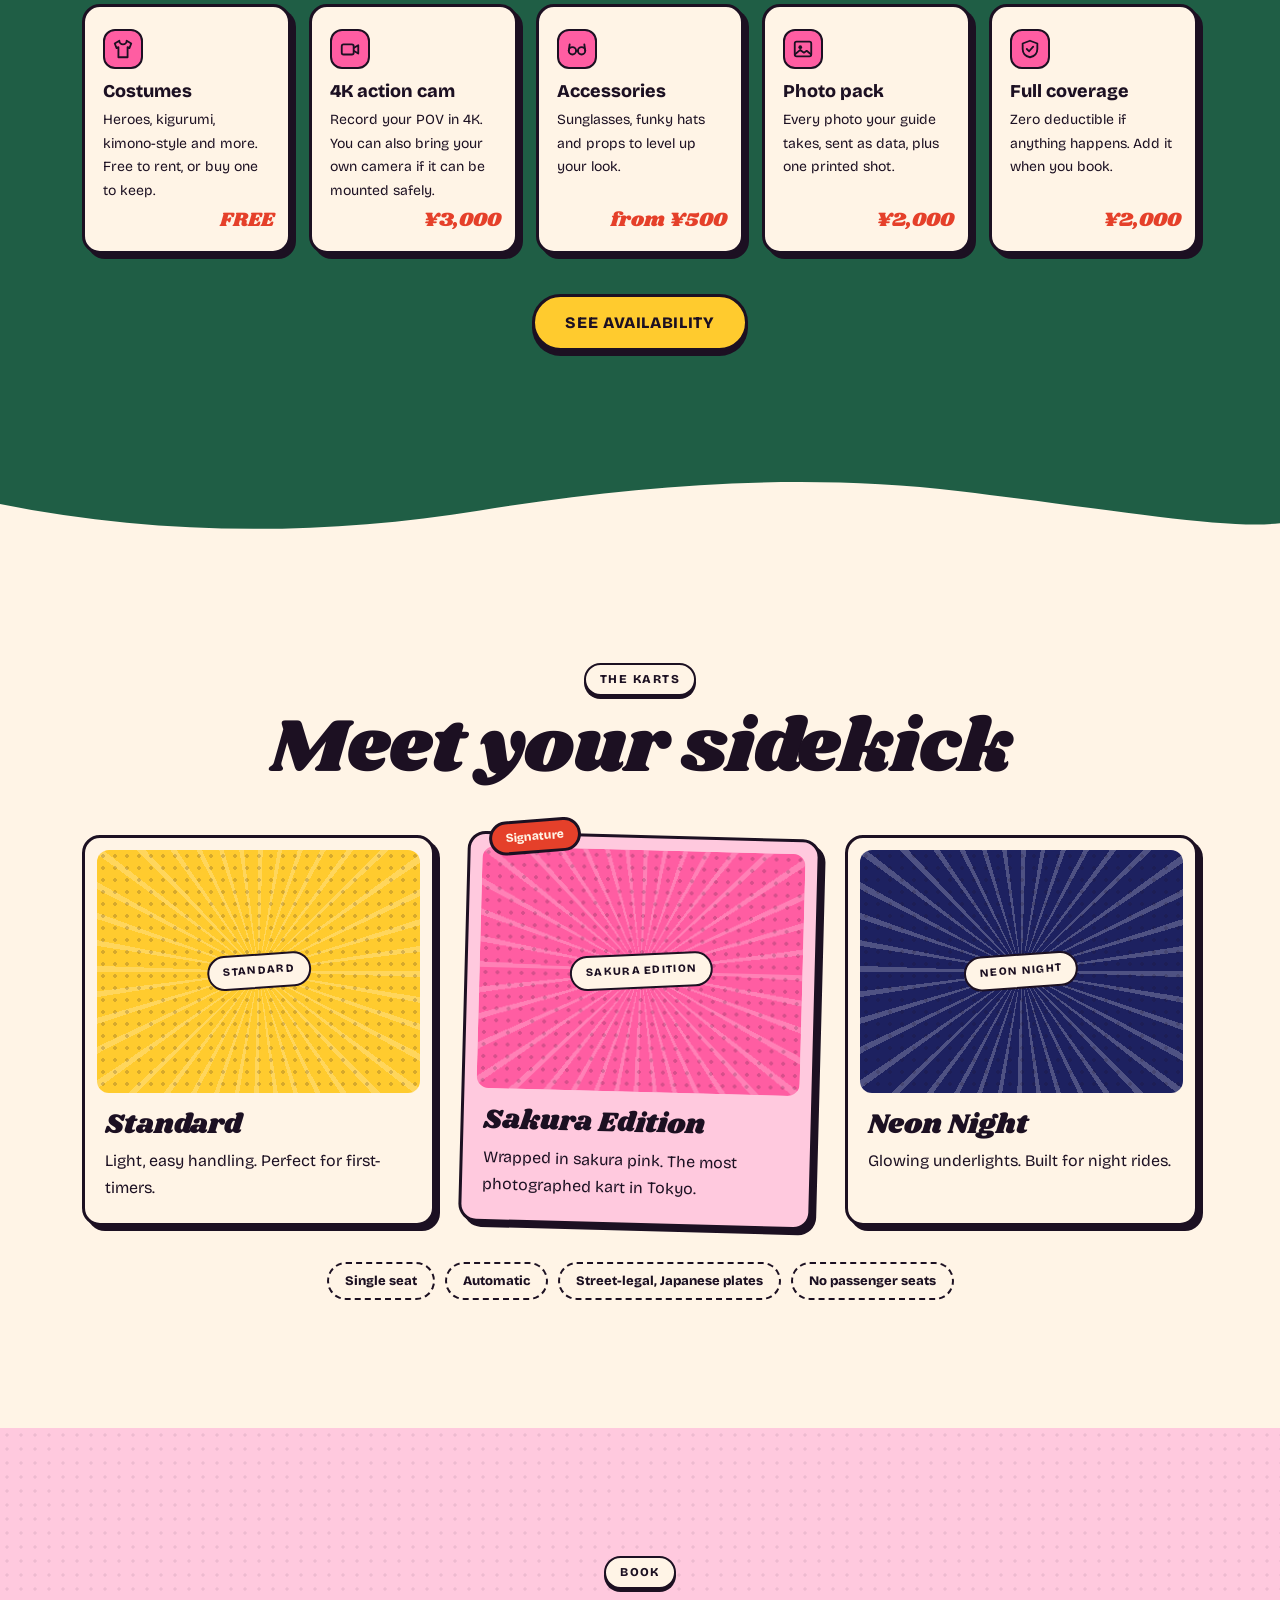
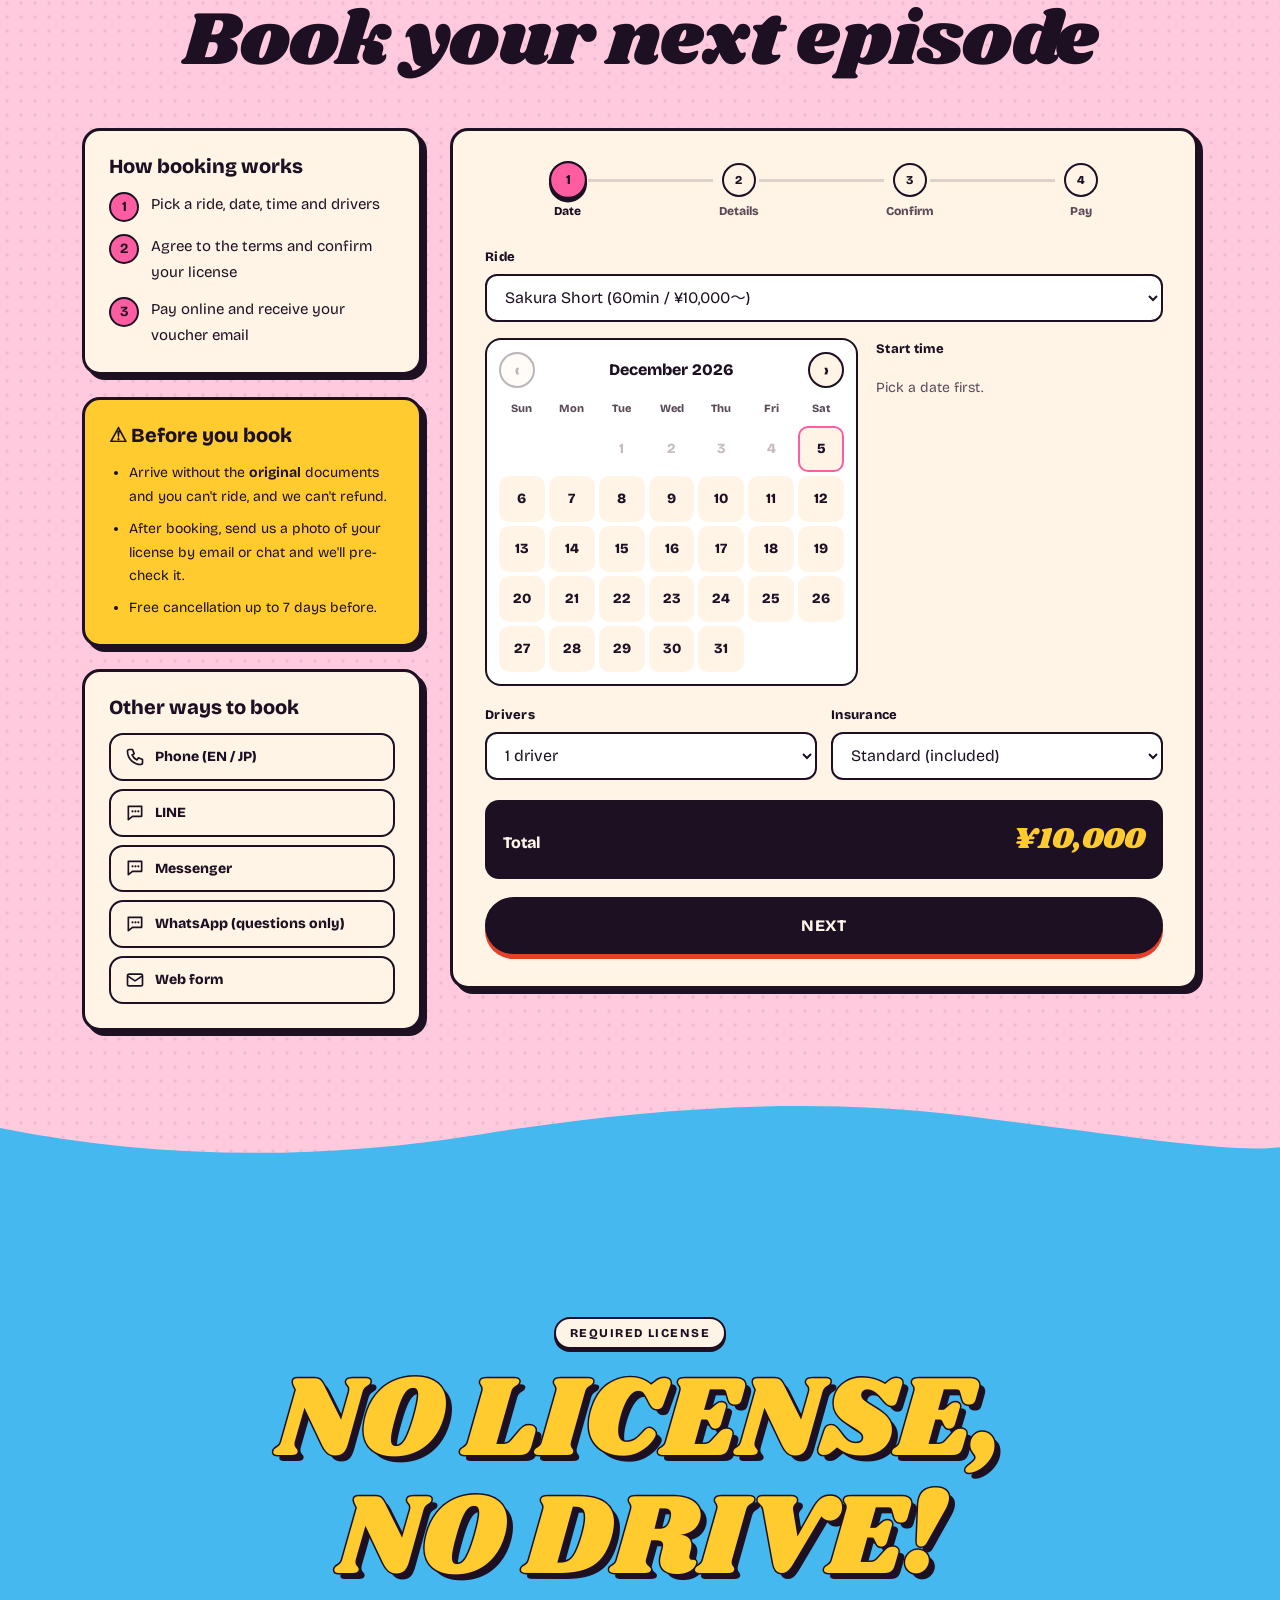
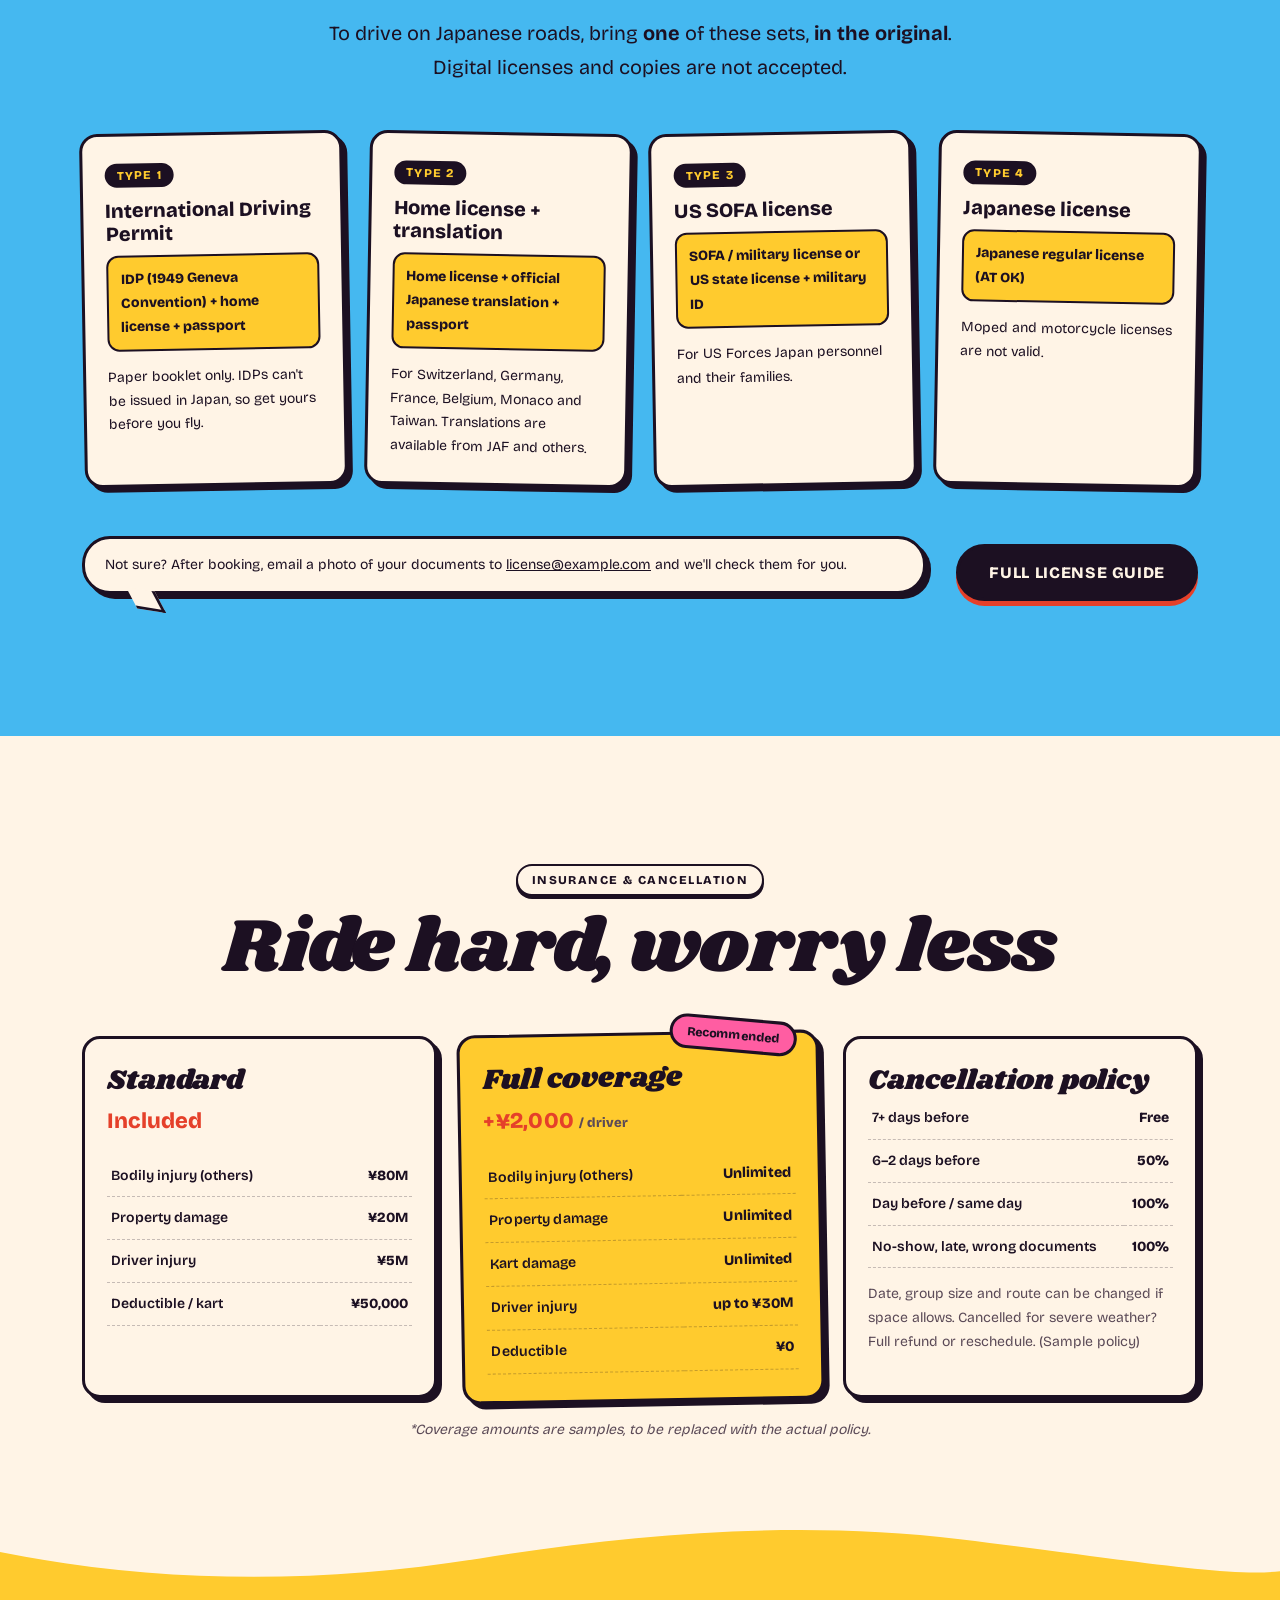
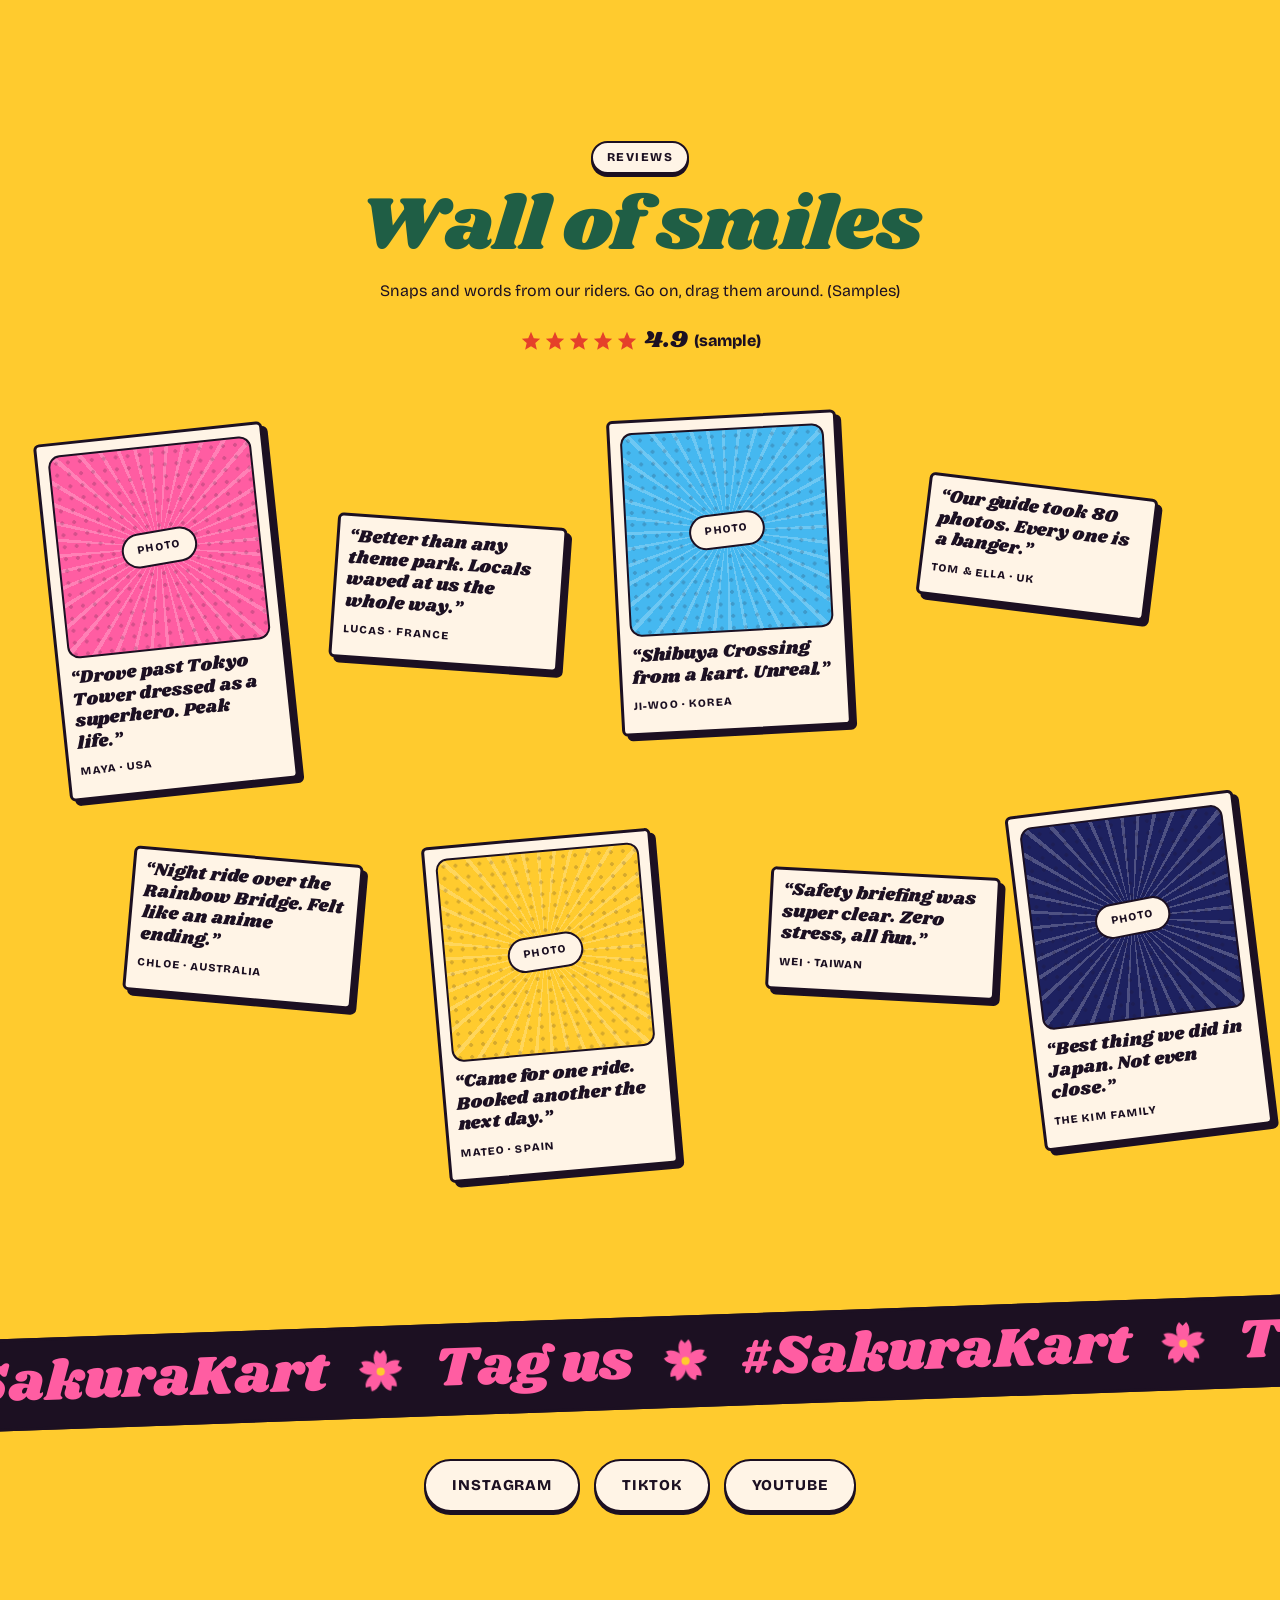
==== commit 67daf192: "重なりの見にくさを解消（デザインレビュー D1〜D12）、ローディングを元のカートに戻す Co-Authored-By: Claude Opus 5.5 <noreply@anthropic.com>" ====
--- a/index.html
+++ b/index.html
@@ -47,7 +47,7 @@
 <div class="loader" id="loader" aria-hidden="true">
   <div class="loader__burst"></div>
   <div class="loader__lights"><i></i><i></i><i></i></div>
-  <img class="loader__logo" src="images/logo.jpg" alt="" width="720" height="720">
+  <img class="loader__kart" src="images/kart.svg" alt="">
   <p class="loader__word"><span class="en">Ready… GO!</span><span class="ja">よーい、ドン！</span></p>
 </div>
 
@@ -86,10 +86,11 @@
   <p class="hero__tate" aria-hidden="true">東京を、<br>駆けろ。</p>
 
   <div class="hero__stage">
-    <span class="tag tag--yellow hero__tag" data-ja="本物の東京の公道を走る">Real streets of Tokyo</span>
     <img class="hero__logo" id="hero-kart" src="images/logo.jpg" alt="SAKURA KART" width="720" height="720">
-    <img class="hero__kart" src="images/kart.svg" alt="" width="420" height="260">
-    <span class="sfx hero__sfx" aria-hidden="true">ブォン!!</span>
+    <div class="hero__ride" aria-hidden="true">
+      <img class="hero__kart" src="images/kart.svg" alt="" width="420" height="260">
+      <span class="sfx hero__sfx">ブォン!!</span>
+    </div>
     <a href="#booking" class="badge hero__badge">
       <span class="en">Open daily<br>9am–9pm</span><span class="ja">毎日営業<br>9:00–21:00</span>
     </a>
@@ -97,6 +98,7 @@
 
   <div class="hero__foot">
     <div class="hero__copy">
+      <span class="tag tag--yellow hero__tag" data-ja="本物の東京の公道を走る">Real streets of Tokyo</span>
       <h1 class="hero__title">
         <span class="en">Be the hero of your own anime.</span>
         <span class="ja">東京で、アニメの主人公になれ。</span>
--- a/css/style.css
+++ b/css/style.css
@@ -248,8 +248,7 @@
 .loader__lights i:nth-child(1) { animation: lightRed 1.5s steps(1) forwards; }
 .loader__lights i:nth-child(2) { animation: lightYellow 1.5s steps(1) forwards; }
 .loader__lights i:nth-child(3) { animation: lightGreen 1.5s steps(1) forwards; }
-.loader__logo { position: relative; width: min(300px, 62vw); border-radius: 50%; border: 4px solid var(--cream); box-shadow: 0 0 0 4px var(--ink), 0 0 60px rgba(255,93,162,.6); animation: logoIn 1s var(--bounce) both; }
-@keyframes logoIn { from { transform: scale(0) rotate(-200deg); } to { transform: none; } }
+.loader__kart { position: relative; width: min(380px, 70vw); animation: driveIn 1s var(--bounce) both; }
 .loader__word {
   position: relative; margin: 0;
   font-family: var(--ff-jp-display);
@@ -341,16 +340,16 @@
   -webkit-text-stroke: 2px var(--ink); paint-order: stroke fill;
   text-shadow: 3px 3px 0 var(--ink);
 }
+/* ロゴは巨大文字の下側へ（文字に重なるのは下端の約1/4まで） */
 .hero__stage {
+  --logo: min(400px, 70vw);
   position: relative;
-  width: min(640px, 92vw);
-  margin: clamp(30px, 5vw, 80px) auto 0;
-  flex: 1;
+  width: var(--logo);
+  margin: calc(var(--fs-mega) * .7) auto 0;
 }
 .hero__logo {
   display: block;
-  width: min(440px, 74vw); height: auto;
-  margin: 0 auto;
+  width: 100%; height: auto;
   border-radius: 50%;
   border: 4px solid var(--ink);
   background: #fff;
@@ -359,19 +358,32 @@
   animation: logoFloat 5s ease-in-out infinite;
 }
 @keyframes logoFloat { 0%, 100% { transform: rotate(-3deg) translateY(0); } 50% { transform: rotate(3deg) translateY(-10px); } }
-.hero__kart { position: absolute; left: -14%; bottom: -8%; z-index: 2; width: min(260px, 40vw); height: auto; pointer-events: none; filter: drop-shadow(0 8px 0 rgba(28,16,34,.25)); animation: cruise 6s ease-in-out infinite; }
-.hero__tag { position: absolute; left: -2%; top: 8%; transform: rotate(-8deg); z-index: 2; }
-.hero__sfx { position: absolute; right: -2%; top: -6%; transform: rotate(10deg); animation: sfxPulse 1.4s var(--bounce) infinite; }
-.hero__badge { position: absolute; right: -4%; bottom: -10%; z-index: 2; }
+/* 営業バッジ：ロゴの縁にだけ少し重ねる */
+.hero__badge { position: absolute; right: -32%; top: 42%; z-index: 2; } /* ロゴ内の文字（KART）を隠さない位置 */
+/* カート＋擬音：ロゴの右側（PC のみ） */
+.hero__ride { display: none; }
+.hero__kart { display: block; width: 100%; height: auto; filter: drop-shadow(0 8px 0 rgba(28,16,34,.25)); animation: cruise 6s ease-in-out infinite; }
+.hero__sfx { position: absolute; right: 0; bottom: -44px; font-size: clamp(30px, 3vw, 40px); transform: rotate(-6deg); animation: sfxPulse 1.4s var(--bounce) infinite; }
+@media (min-width: 1024px) {
+  .hero__ride { display: block; position: absolute; left: calc(100% + 120px); top: 12%; width: 220px; pointer-events: none; }
+}
+/* ラベル：見出しの上に置く（浮かせない） */
+.hero__tag { display: inline-block; margin-bottom: 14px; transform: rotate(-3deg); font-size: 13px; padding: 6px 14px; box-shadow: 3px 3px 0 var(--ink); }
 .hero__foot {
   position: relative; z-index: 2;
   display: flex; flex-wrap: wrap; align-items: flex-end; justify-content: space-between; gap: 24px;
   width: 100%; max-width: var(--container-wide, 1280px);
-  margin: 24px auto 0;
+  margin: 48px auto 0;
   padding: 0 var(--gutter);
 }
 @media (min-width: 768px) { .hero__foot { padding: 0 32px; } }
 .hero__copy { max-width: 560px; }
+/* PC：コピーを左下に置き、1画面目に予約ボタンを入れる（ロゴとは横に離す） */
+@media (min-width: 1200px) {
+  .hero__stage { --logo: min(380px, 30vw); }
+  .hero__foot { position: absolute; left: 0; right: 0; bottom: 96px; margin: 0 auto; max-width: none; }
+  .hero__copy { max-width: 400px; }
+}
 .hero__title { font-size: clamp(24px, 3vw, 36px); font-weight: 800; margin-bottom: 10px; letter-spacing: -.01em; }
 html[lang="ja"] .hero__title { font-family: var(--ff-jp-display); font-weight: 400; }
 .hero__lead { font-size: var(--fs-lead); }
@@ -406,12 +418,10 @@
 @keyframes fall { to { transform: translate(var(--dx, -80px), 110vh) rotate(540deg); } }
 @keyframes sway { from { transform: rotate(-25deg) translateX(-6px); } to { transform: rotate(25deg) translateX(6px); } }
 
+@media (max-width: 1199px) { .hero__tate { display: none; } }
 @media (max-width: 640px) {
-  .hero__tate { display: none; }
-  .hero__kart { left: -4%; bottom: -6%; width: 34vw; }
-  .hero__foot { margin-top: 64px; }
-  .hero__tag { top: -14%; }
-  .hero__badge { bottom: -22%; right: 0; }
+  .hero__badge { width: 96px; right: -8%; top: -6%; font-size: 13px; }
+  .hero__foot { margin-top: 40px; }
   .hero__addr { text-align: left; }
 }
 
@@ -443,9 +453,9 @@
   background: var(--bg); color: var(--fg);
   border-block: 3px solid var(--ink);
   overflow: hidden;
-  transform: rotate(-3deg);
-}
-.marquee + .marquee { margin-top: -22px; transform: rotate(2deg); }
+  transform: rotate(-2deg);
+}
+.marquee + .marquee { margin-top: 34px; transform: rotate(1.5deg); }
 .marquee--matcha { --bg: var(--matcha); }
 .marquee--shu { --bg: var(--shu); --fg: var(--yellow); }
 .marquee--ink { --bg: var(--ink); --fg: var(--pink); }
@@ -505,9 +515,9 @@
 @media (min-width: 880px) { .ride__inner { grid-template-columns: 1.1fr .9fr; gap: 60px; } }
 .ride__eyebrow { font-weight: 800; letter-spacing: .12em; text-transform: uppercase; font-size: 13px; }
 .ride__scenes { position: relative; }
-.js .ride__scenes { min-height: clamp(280px, 40vh, 380px); }
+.js .ride__scenes { display: grid; }
 .scene { margin-bottom: 48px; }
-.js .scene { position: absolute; inset: 0 0 auto; margin: 0; opacity: 0; visibility: hidden; transform: translateY(30px); transition: opacity .35s, transform .45s var(--bounce), visibility .35s; }
+.js .scene { grid-area: 1 / 1; margin: 0; opacity: 0; visibility: hidden; transform: translateY(30px); transition: opacity .35s, transform .45s var(--bounce), visibility .35s; }
 .js .scene.is-active { opacity: 1; visibility: visible; transform: none; }
 .scene__time {
   margin: 0;
@@ -545,7 +555,6 @@
 .ride__card.is-active { transform: rotate(3deg); opacity: 1; z-index: 2; }
 @media (max-width: 879px) {
   .js .ride__cards { max-width: 170px; justify-self: end; margin-top: -10px; }
-  .js .ride__scenes { min-height: 300px; }
   .js .ride__sticky { padding-top: 80px; }
 }
 @media (max-width: 480px) {
@@ -571,7 +580,7 @@
   pointer-events: none;
   text-shadow: 6px 6px 0 var(--ink);
 }
-.mega--pink { color: var(--pink); }
+.mega--pink { color: #2A7353; text-shadow: none; } /* 読ませない地紋として背景に近いトーン */
 .rides .container { position: relative; z-index: 1; }
 
 .course-list { display: flex; flex-wrap: wrap; justify-content: center; gap: 36px; padding-top: 30px; }
@@ -589,6 +598,10 @@
 .course:nth-child(3n+2) { transform: rotate(3deg) translateY(70px); }
 .course:nth-child(3n+3) { transform: rotate(-2deg) translateY(-10px); }
 .course:hover { transform: rotate(0) translateY(-6px) scale(1.04); z-index: 3; }
+@media (max-width: 700px) {
+  .course:nth-child(odd) { transform: rotate(-1.5deg); }
+  .course:nth-child(even) { transform: rotate(1.5deg); }
+}
 .course--pink { --cbg: var(--pink); }
 .course--shu { --cbg: var(--shu); color: var(--cream); }
 .course--cream { --cbg: var(--cream); }
@@ -805,8 +818,11 @@
 .polaroid .ph { aspect-ratio: 1; border: 2px solid var(--ink); margin-bottom: 10px; }
 .polaroid blockquote { margin: 0 0 8px; font-family: var(--ff-display); font-size: 18px; line-height: 1.2; }
 .polaroid figcaption { font-size: 11px; font-weight: 800; letter-spacing: .1em; }
-@media (max-width: 760px) {
-  .wall__board { height: auto; display: grid; grid-template-columns: 1fr 1fr; gap: 16px; padding: 0 var(--gutter); }
+@media (max-width: 1023px) {
+  .wall__board { height: auto; display: grid; grid-template-columns: repeat(3, 1fr); align-items: start; gap: 20px; padding: 0 var(--gutter); }
+}
+@media (max-width: 640px) { .wall__board { grid-template-columns: 1fr 1fr; gap: 16px; } }
+@media (max-width: 1023px) {
   .polaroid { position: relative; left: auto; top: auto; width: auto; cursor: default; touch-action: auto; }
   .polaroid blockquote { font-size: 15px; }
 }
@@ -966,3 +982,11 @@
   *, *::before, *::after { animation: none !important; transition: none !important; scroll-behavior: auto !important; }
   .petals { display: none; }
 }
+
+/* 固定ボタン：スマホでは小さく、ページ末尾が隠れないよう余白を足す */
+@media (max-width: 640px) {
+  .floaty { right: 12px; bottom: 12px; gap: 8px; }
+  .floaty__chat { width: 50px; height: 50px; }
+  .floaty__book { min-height: 50px; padding: 0 20px; font-size: 14px; }
+  .ftr { padding-bottom: 72px; }
+}
